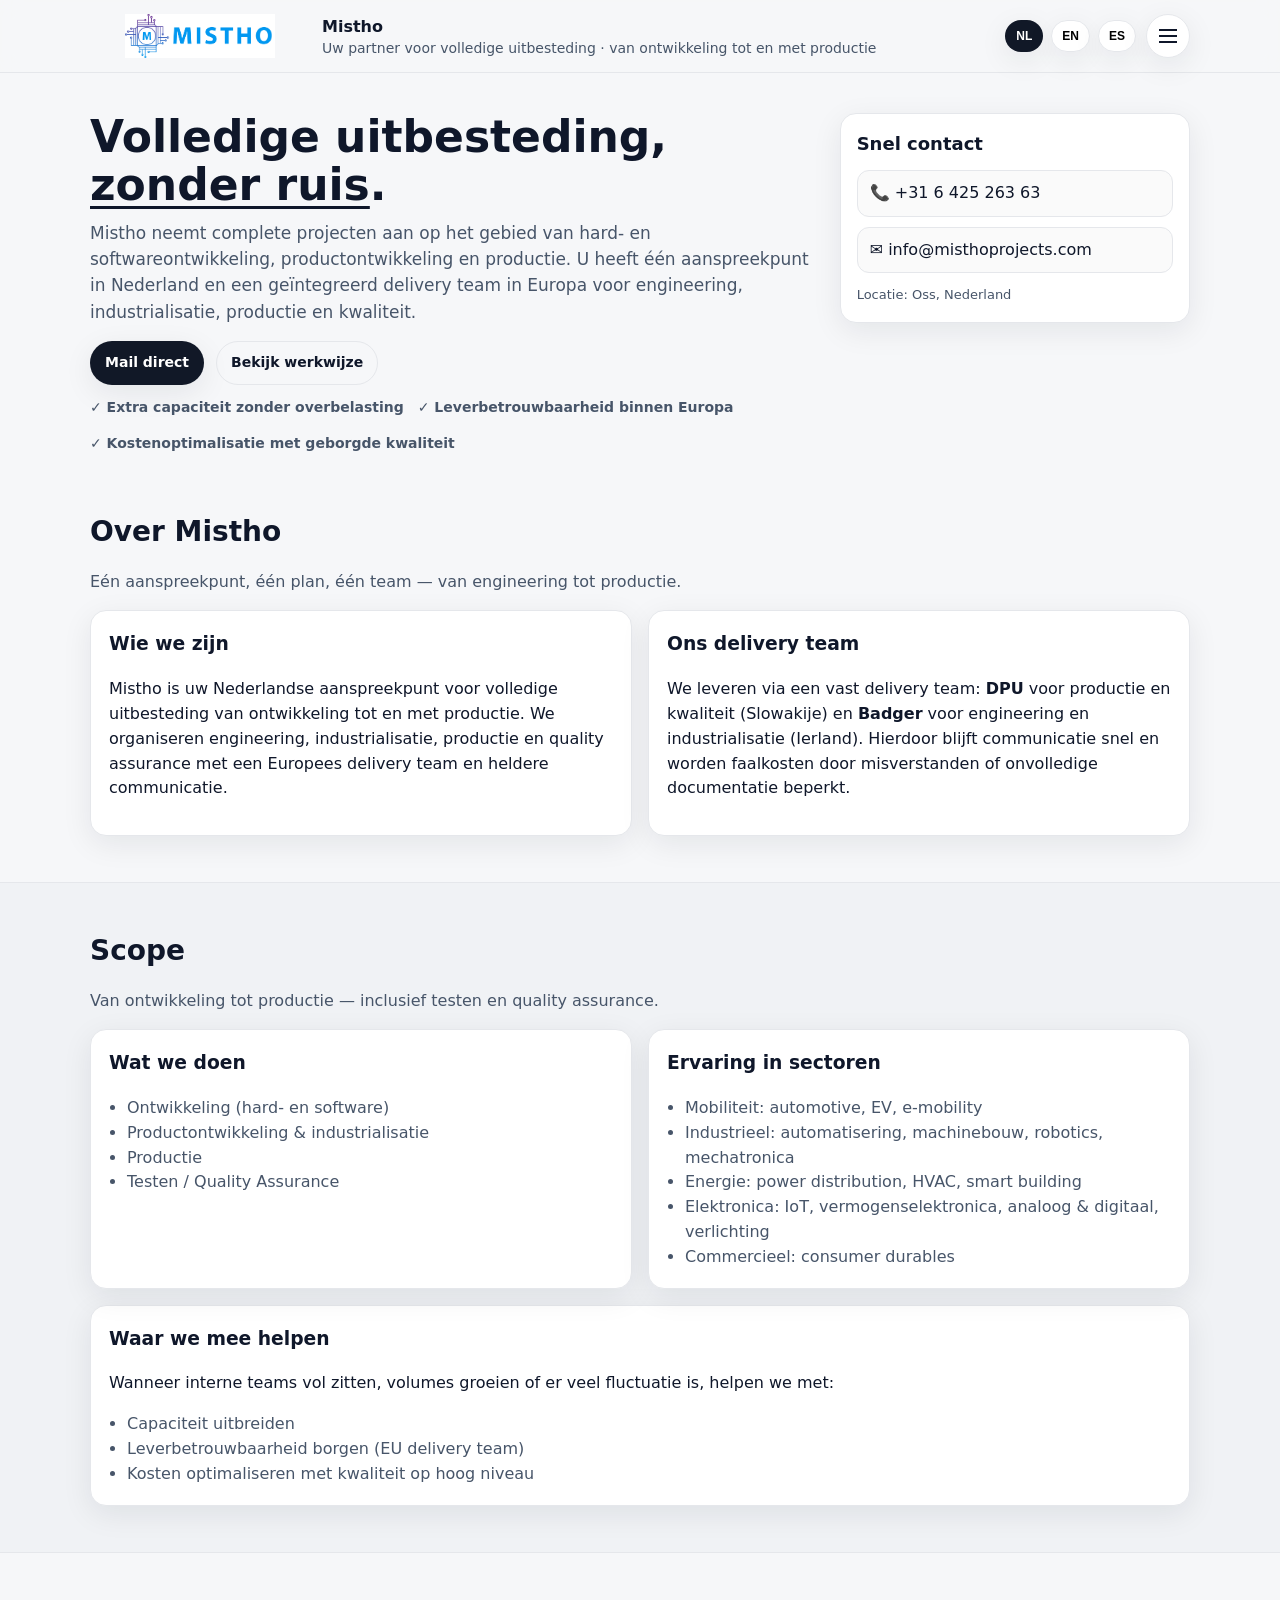
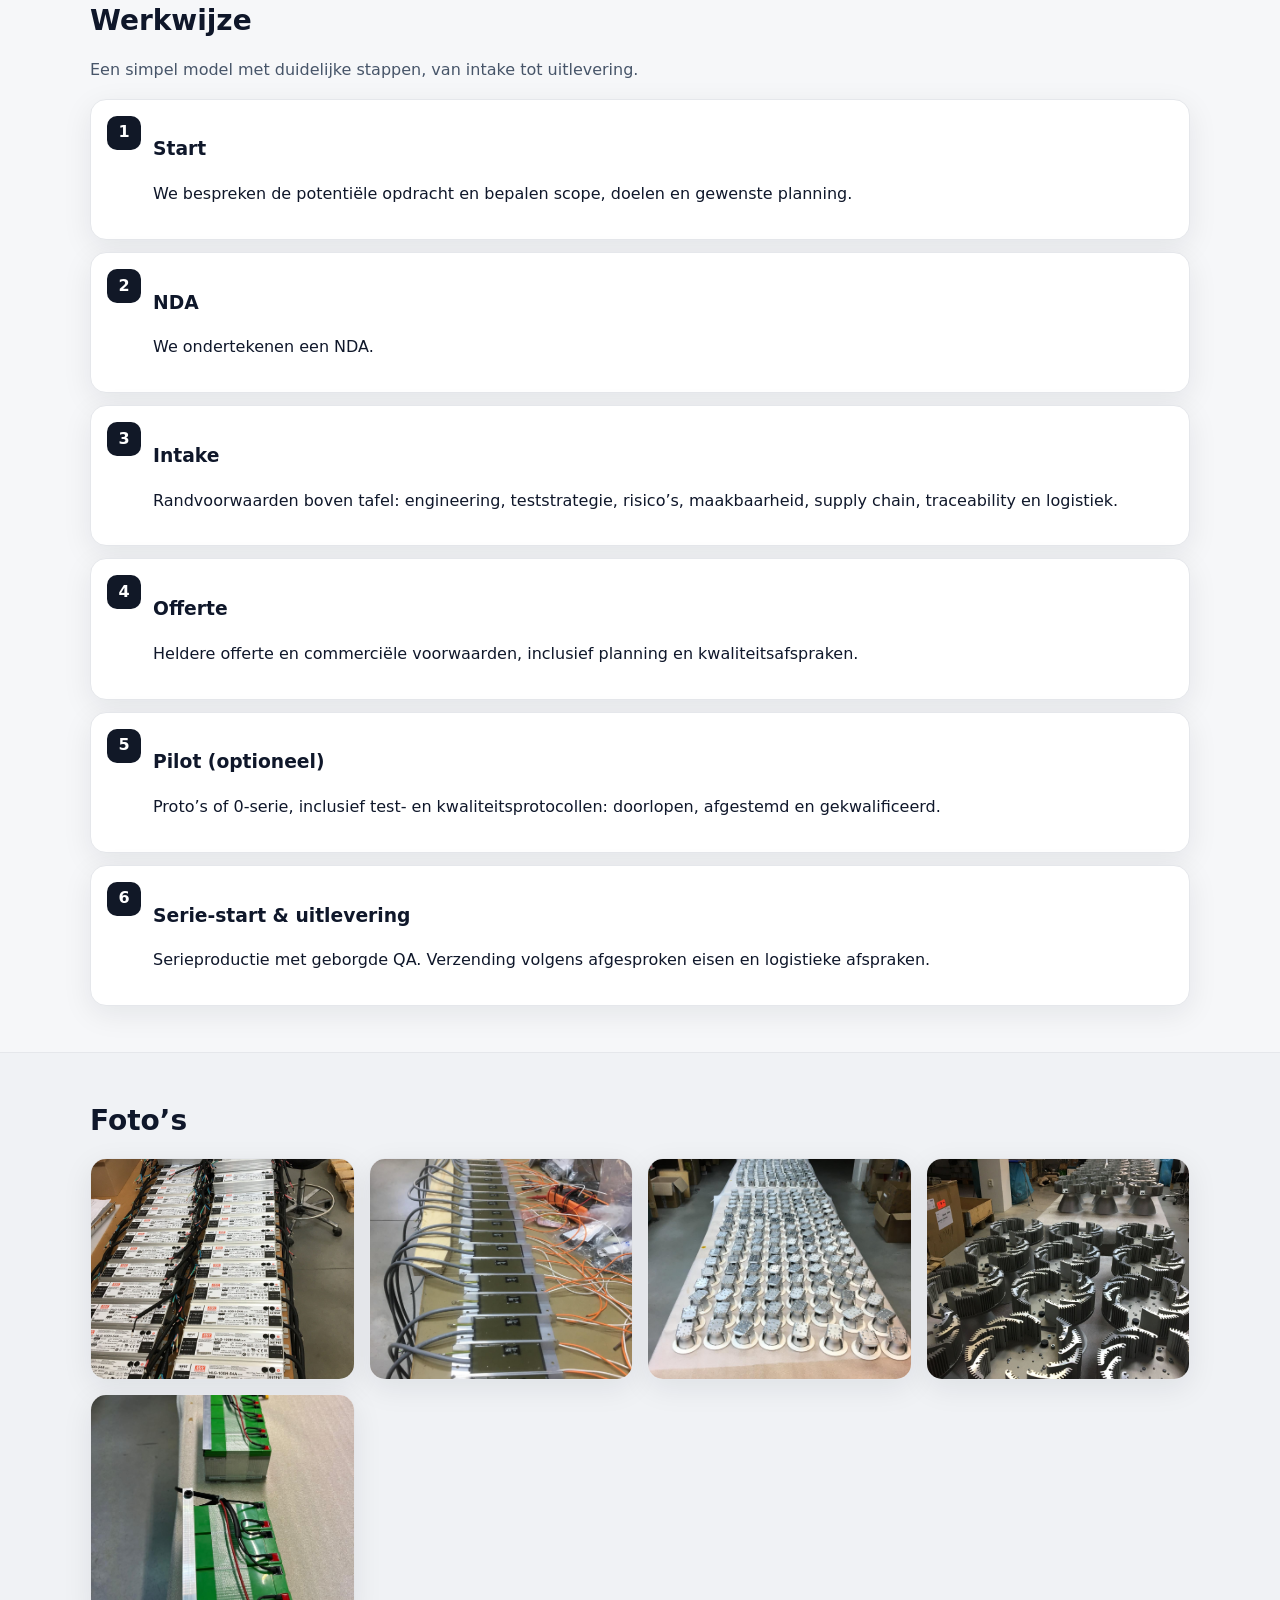
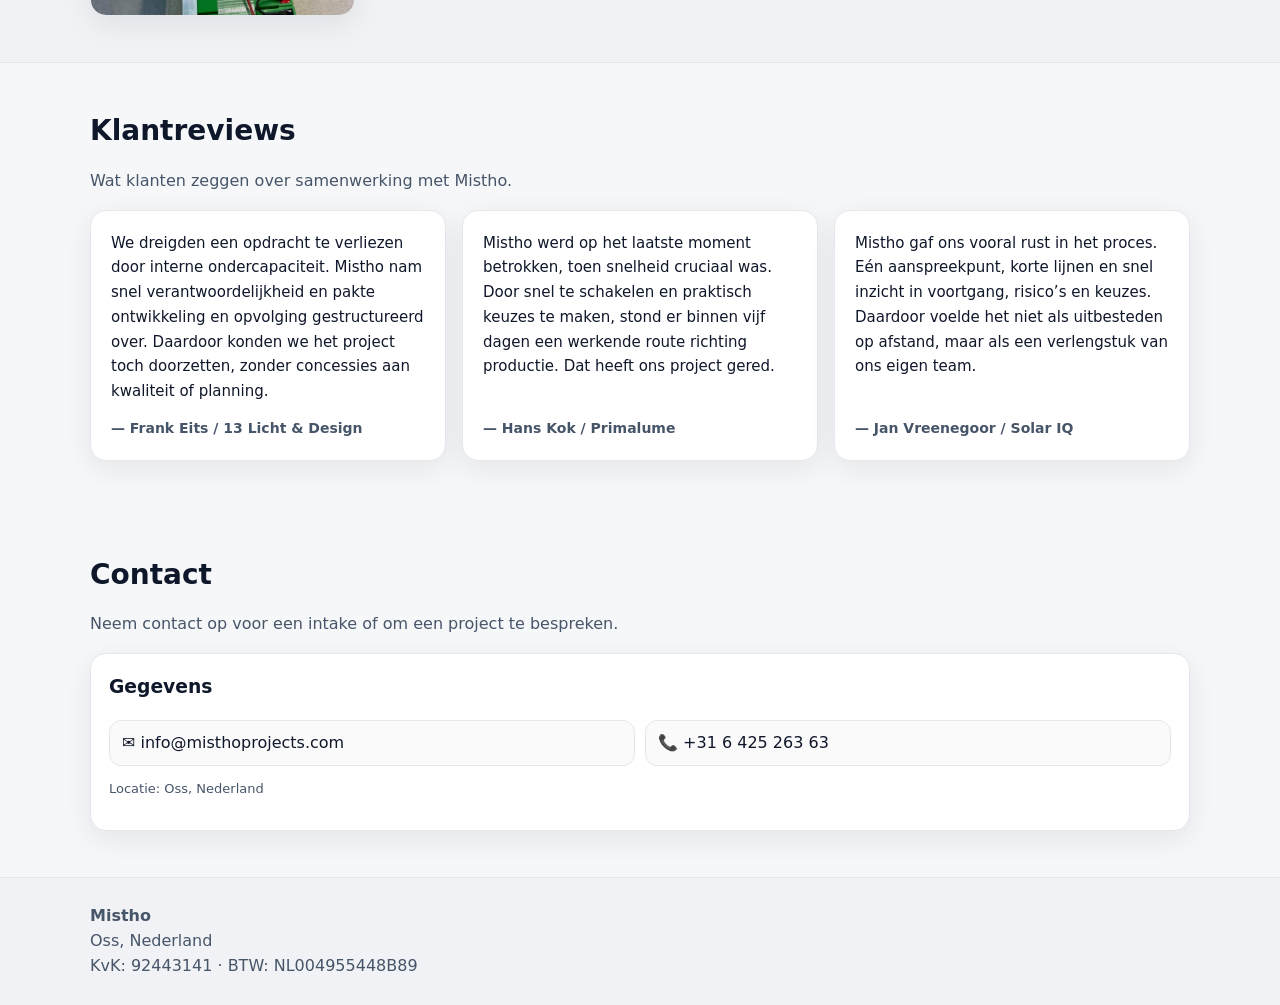
==== index.html @ 7ba1f9e8 "Update index.html" ====
<!doctype html>
<html lang="nl">
<head>
  <meta charset="utf-8" />
  <meta name="viewport" content="width=device-width, initial-scale=1" />
  <title>Mistho — Volledige uitbesteding van ontwikkeling tot productie</title>
  <meta name="description" content="Mistho is uw partner voor volledige uitbesteding: van ontwikkeling tot en met productie. Ontwikkeling, productie en quality assurance met één Nederlands aanspreekpunt." />
  <link rel="stylesheet" href="styles.css?v=17" />
</head>

<body>
  <header class="header">
    <div class="container header-inner">
      <div class="brand">
        <div class="logo">
          <img class="logo-img" src="images/logo-mistho.jpg" alt="Mistho logo" />
        </div>

        <div class="brand-text">
          <div class="brand-name">Mistho</div>
          <div class="brand-tagline" data-i18n="brand_tagline">
            Uw partner voor volledige uitbesteding · van ontwikkeling tot en met productie
          </div>
        </div>
      </div>

      <div class="header-actions">
        <div class="header-lang" aria-label="Language switch">
          <button class="lang-btn is-active" type="button" data-lang="nl">NL</button>
          <button class="lang-btn" type="button" data-lang="en">EN</button>
          <button class="lang-btn" type="button" data-lang="es">ES</button>
        </div>

        <button class="menu-btn" type="button" aria-label="Open menu" aria-expanded="false" aria-controls="mobileMenu">
          <span class="menu-icon" aria-hidden="true"></span>
        </button>
      </div>
    </div>
  </header>

  <div class="menu-overlay" id="menuOverlay" hidden></div>

  <aside class="mobile-drawer" id="mobileMenu" aria-hidden="true" hidden>
    <div class="drawer-head">
      <div class="drawer-title" data-i18n="menu_title">Menu</div>
      <button class="drawer-close" type="button" aria-label="Close menu">✕</button>
    </div>

    <div class="drawer-section">
      <div class="drawer-label" data-i18n="lang_label">Taal</div>
      <div class="drawer-lang" aria-label="Language switch">
        <button class="lang-btn is-active" type="button" data-lang="nl">NL</button>
        <button class="lang-btn" type="button" data-lang="en">EN</button>
        <button class="lang-btn" type="button" data-lang="es">ES</button>
      </div>
    </div>

    <div class="drawer-section">
      <div class="drawer-label" data-i18n="nav_label">Navigatie</div>
      <nav class="drawer-links" aria-label="Navigation">
        <a href="#over" class="drawer-link" data-i18n="nav_about">Over</a>
        <a href="#scope" class="drawer-link" data-i18n="nav_scope">Scope</a>
        <a href="#werkwijze" class="drawer-link" data-i18n="nav_process">Werkwijze</a>
        <a href="#fotos" class="drawer-link" data-i18n="nav_photos">Foto’s</a>
        <a href="#reviews" class="drawer-link" data-i18n="nav_reviews">Reviews</a>
        <a href="#contact" class="drawer-link drawer-link-cta" data-i18n="nav_contact">Contact</a>
      </nav>
    </div>
  </aside>

  <main>
    <!-- HERO -->
    <section class="hero">
      <div class="container hero-inner">
        <div class="hero-copy">
          <h1 data-i18n="hero_title">
            Volledige uitbesteding, <span class="accent">zonder ruis</span>.
          </h1>
          <p class="lead" data-i18n="hero_lead">
            Mistho neemt complete projecten aan op het gebied van hard- en softwareontwikkeling, productontwikkeling en productie.
            U heeft één aanspreekpunt in Nederland en een geïntegreerd delivery team in Europa voor engineering, industrialisatie,
            productie en kwaliteit.
          </p>

          <div class="cta-row">
            <a class="btn primary" href="mailto:info@misthoprojects.com" data-i18n="cta_mail">Mail direct</a>
            <a class="btn ghost" href="#werkwijze" data-i18n="cta_process">Bekijk werkwijze</a>
          </div>

          <ul class="quick-points">
            <li data-i18n="qp_1">✓ Extra capaciteit zonder overbelasting</li>
            <li data-i18n="qp_2">✓ Leverbetrouwbaarheid binnen Europa</li>
            <li data-i18n="qp_3">✓ Kostenoptimalisatie met geborgde kwaliteit</li>
          </ul>
        </div>

        <div class="hero-card">
          <h2 data-i18n="quick_contact_title">Snel contact</h2>

          <div class="contact-list">
            <div class="contact-item">📞 +31 6 425 263 63</div>
            <div class="contact-item">✉️ info@misthoprojects.com</div>
          </div>

          <div class="small muted" data-i18n="location">Locatie: Oss, Nederland</div>
        </div>
      </div>
    </section>

    <!-- OVER -->
    <section id="over" class="section">
      <div class="container">
        <div class="section-head">
          <h2 data-i18n="about_title">Over Mistho</h2>
          <p class="muted" data-i18n="about_sub">Eén aanspreekpunt, één plan, één team — van engineering tot productie.</p>
        </div>

        <div class="grid-2">
          <div class="card">
            <h3 data-i18n="who_title">Wie we zijn</h3>
            <p data-i18n="who_text">
              Mistho is uw Nederlandse aanspreekpunt voor volledige uitbesteding van ontwikkeling tot en met productie.
              We organiseren engineering, industrialisatie, productie en quality assurance met een Europees delivery team en heldere communicatie.
            </p>
          </div>

          <div class="card">
            <h3 data-i18n="team_title">Ons delivery team</h3>
            <p data-i18n="team_text">
              We leveren via een vast delivery team: <strong>DPU</strong> voor productie en kwaliteit (Slowakije) en <strong>Badger</strong>
              voor engineering en industrialisatie (Ierland). Hierdoor blijft communicatie snel en worden faalkosten door misverstanden
              of onvolledige documentatie beperkt.
            </p>
          </div>
        </div>
      </div>
    </section>

    <!-- SCOPE -->
    <section id="scope" class="section alt">
      <div class="container">
        <div class="section-head">
          <h2 data-i18n="scope_title">Scope</h2>
          <p class="muted" data-i18n="scope_sub">Van ontwikkeling tot productie — inclusief testen en quality assurance.</p>
        </div>

        <div class="grid-2">
          <div class="card">
            <h3 data-i18n="scope_what_title">Wat we doen</h3>
            <ul class="bullets">
              <li data-i18n="scope_what_1">Ontwikkeling (hard- en software)</li>
              <li data-i18n="scope_what_2">Productontwikkeling & industrialisatie</li>
              <li data-i18n="scope_what_3">Productie</li>
              <li data-i18n="scope_what_4">Testen / Quality Assurance</li>
            </ul>
          </div>

          <div class="card">
            <h3 data-i18n="scope_sectors_title">Ervaring in sectoren</h3>
            <ul class="bullets">
              <li data-i18n="sector_1">Mobiliteit: automotive, EV, e-mobility</li>
              <li data-i18n="sector_2">Industrieel: automatisering, machinebouw, robotics, mechatronica</li>
              <li data-i18n="sector_3">Energie: power distribution, HVAC, smart building</li>
              <li data-i18n="sector_4">Elektronica: IoT, vermogenselektronica, analoog & digitaal, verlichting</li>
              <li data-i18n="sector_5">Commercieel: consumer durables</li>
            </ul>
          </div>
        </div>

        <div class="card help-card">
          <h3 data-i18n="help_title">Waar we mee helpen</h3>
          <p data-i18n="help_text">
            Wanneer interne teams vol zitten, volumes groeien of er veel fluctuatie is, helpen we met:
          </p>
          <ul class="bullets">
            <li data-i18n="help_1">Capaciteit uitbreiden</li>
            <li data-i18n="help_2">Leverbetrouwbaarheid borgen (EU delivery team)</li>
            <li data-i18n="help_3">Kosten optimaliseren met kwaliteit op hoog niveau</li>
          </ul>
        </div>
      </div>
    </section>

    <!-- WERKWIJZE -->
    <section id="werkwijze" class="section">
      <div class="container">
        <div class="section-head">
          <h2 data-i18n="process_title">Werkwijze</h2>
          <p class="muted" data-i18n="process_sub">Een simpel model met duidelijke stappen, van intake tot uitlevering.</p>
        </div>

        <ol class="steps">
          <li class="step">
            <div class="step-num">1</div>
            <div>
              <h3 data-i18n="p1_title">Start</h3>
              <p data-i18n="p1_text">We bespreken de potentiële opdracht en bepalen scope, doelen en gewenste planning.</p>
            </div>
          </li>
          <li class="step">
            <div class="step-num">2</div>
            <div>
              <h3 data-i18n="p2_title">NDA</h3>
              <p data-i18n="p2_text">We ondertekenen een NDA.</p>
            </div>
          </li>
          <li class="step">
            <div class="step-num">3</div>
            <div>
              <h3 data-i18n="p3_title">Intake</h3>
              <p data-i18n="p3_text">
                Randvoorwaarden boven tafel: engineering, teststrategie, risico’s, maakbaarheid, supply chain, traceability en logistiek.
              </p>
            </div>
          </li>
          <li class="step">
            <div class="step-num">4</div>
            <div>
              <h3 data-i18n="p4_title">Offerte</h3>
              <p data-i18n="p4_text">Heldere offerte en commerciële voorwaarden, inclusief planning en kwaliteitsafspraken.</p>
            </div>
          </li>
          <li class="step">
            <div class="step-num">5</div>
            <div>
              <h3 data-i18n="p5_title">Pilot (optioneel)</h3>
              <p data-i18n="p5_text">Proto’s of 0-serie, inclusief test- en kwaliteitsprotocollen: doorlopen, afgestemd en gekwalificeerd.</p>
            </div>
          </li>
          <li class="step">
            <div class="step-num">6</div>
            <div>
              <h3 data-i18n="p6_title">Serie-start & uitlevering</h3>
              <p data-i18n="p6_text">Serieproductie met geborgde QA. Verzending volgens afgesproken eisen en logistieke afspraken.</p>
            </div>
          </li>
        </ol>
      </div>
    </section>

    <!-- FOTO'S -->
    <section id="fotos" class="section alt">
      <div class="container">
        <div class="section-head">
          <h2 data-i18n="photos_title">Foto’s</h2>
        </div>

        <div class="gallery">
          <figure class="photo">
            <img class="lightbox-img" src="images/foto1.jpg" alt="Productie / projectfoto 1" loading="lazy" />
          </figure>
          <figure class="photo">
            <img class="lightbox-img" src="images/foto2.jpg" alt="Testen / quality assurance" loading="lazy" />
          </figure>
          <figure class="photo">
            <img class="lightbox-img" src="images/foto3.jpg" alt="Ontwikkeling / prototype" loading="lazy" />
          </figure>
          <figure class="photo">
            <img class="lightbox-img" src="images/foto4.jpg" alt="Projectfoto 4" loading="lazy" />
          </figure>
          <figure class="photo">
            <img class="lightbox-img" src="images/foto5.jpg" alt="Projectfoto 5" loading="lazy" />
          </figure>
        </div>
      </div>
    </section>

    <!-- REVIEWS -->
    <section id="reviews" class="section">
      <div class="container">
        <div class="section-head">
          <h2 data-i18n="reviews_title">Klantreviews</h2>
          <p class="muted" data-i18n="reviews_sub">Wat klanten zeggen over samenwerking met Mistho.</p>
        </div>

        <div class="reviews-grid">
          <article class="review-card">
            <p class="review-text" data-i18n="review_1_text">
              We dreigden een opdracht te verliezen door interne ondercapaciteit. Mistho nam snel verantwoordelijkheid en pakte ontwikkeling en opvolging gestructureerd over. Daardoor konden we het project toch doorzetten, zonder concessies aan kwaliteit of planning.
            </p>
            <div class="review-author" data-i18n="review_1_author">— Frank Eits / 13 Licht & Design</div>
          </article>

          <article class="review-card">
            <p class="review-text" data-i18n="review_2_text">
              Mistho werd op het laatste moment betrokken, toen snelheid cruciaal was. Door snel te schakelen en praktisch keuzes te maken, stond er binnen vijf dagen een werkende route richting productie. Dat heeft ons project gered.
            </p>
            <div class="review-author" data-i18n="review_2_author">— Hans Kok / Primalume</div>
          </article>

          <article class="review-card">
            <p class="review-text" data-i18n="review_4_text">
              Mistho gaf ons vooral rust in het proces. Eén aanspreekpunt, korte lijnen en snel inzicht in voortgang, risico’s en keuzes. Daardoor voelde het niet als uitbesteden op afstand, maar als een verlengstuk van ons eigen team.
            </p>
            <div class="review-author" data-i18n="review_4_author">— Jan Vreenegoor / Solar IQ</div>
          </article>
        </div>
      </div>
    </section>

    <!-- CONTACT -->
    <section id="contact" class="section">
      <div class="container">
        <div class="section-head">
          <h2 data-i18n="contact_title">Contact</h2>
          <p class="muted" data-i18n="contact_sub">Neem contact op voor een intake of om een project te bespreken.</p>
        </div>

        <div class="card">
          <h3 data-i18n="contact_details_title">Gegevens</h3>

          <div class="contact-inline">
            <div class="contact-item">✉️ info@misthoprojects.com</div>
            <div class="contact-item">📞 +31 6 425 263 63</div>
          </div>

          <p class="muted small" data-i18n="contact_location">Locatie: Oss, Nederland</p>
        </div>
      </div>
    </section>
  </main>

  <footer class="footer">
    <div class="container footer-inner">
      <div>
        <strong>Mistho</strong><br />
        <span data-i18n="footer_loc">Oss, Nederland</span><br />
        KvK: 92443141 · BTW: NL004955448B89
      </div>
    </div>
  </footer>

  <div class="lightbox" id="lightbox" hidden aria-hidden="true" role="dialog" aria-modal="true">
    <div class="lightbox-inner">
      <button class="lightbox-close" type="button" aria-label="Close image">✕</button>
      <img id="lightboxImage" alt="" />
    </div>
  </div>

  <script>
    const I18N = {
      nl: {
        menu_title: "Menu",
        lang_label: "Taal",
        nav_label: "Navigatie",

        brand_tagline: "Uw partner voor volledige uitbesteding · van ontwikkeling tot en met productie",

        nav_about: "Over",
        nav_scope: "Scope",
        nav_process: "Werkwijze",
        nav_photos: "Foto’s",
        nav_reviews: "Reviews",
        nav_contact: "Contact",

        hero_title: 'Volledige uitbesteding, <span class="accent">zonder ruis</span>.',
        hero_lead: "Mistho neemt complete projecten aan op het gebied van hard- en softwareontwikkeling, productontwikkeling en productie. U heeft één aanspreekpunt in Nederland en een geïntegreerd delivery team in Europa voor engineering, industrialisatie, productie en kwaliteit.",
        cta_mail: "Mail direct",
        cta_process: "Bekijk werkwijze",

        qp_1: "✓ Extra capaciteit zonder overbelasting",
        qp_2: "✓ Leverbetrouwbaarheid binnen Europa",
        qp_3: "✓ Kostenoptimalisatie met geborgde kwaliteit",

        quick_contact_title: "Snel contact",
        location: "Locatie: Oss, Nederland",

        about_title: "Over Mistho",
        about_sub: "Eén aanspreekpunt, één plan, één team — van engineering tot productie.",

        who_title: "Wie we zijn",
        who_text: "Mistho is uw Nederlandse aanspreekpunt voor volledige uitbesteding van ontwikkeling tot en met productie. We organiseren engineering, industrialisatie, productie en quality assurance met een Europees delivery team en heldere communicatie.",

        team_title: "Ons delivery team",
        team_text: "We leveren via een vast delivery team: <strong>DPU</strong> voor productie en kwaliteit (Slowakije) en <strong>Badger</strong> voor engineering en industrialisatie (Ierland). Hierdoor blijft communicatie snel en worden faalkosten door misverstanden of onvolledige documentatie beperkt.",

        scope_title: "Scope",
        scope_sub: "Van ontwikkeling tot productie — inclusief testen en quality assurance.",
        scope_what_title: "Wat we doen",
        scope_what_1: "Ontwikkeling (hard- en software)",
        scope_what_2: "Productontwikkeling & industrialisatie",
        scope_what_3: "Productie",
        scope_what_4: "Testen / Quality Assurance",

        scope_sectors_title: "Ervaring in sectoren",
        sector_1: "Mobiliteit: automotive, EV, e-mobility",
        sector_2: "Industrieel: automatisering, machinebouw, robotics, mechatronica",
        sector_3: "Energie: power distribution, HVAC, smart building",
        sector_4: "Elektronica: IoT, vermogenselektronica, analoog & digitaal, verlichting",
        sector_5: "Commercieel: consumer durables",

        help_title: "Waar we mee helpen",
        help_text: "Wanneer interne teams vol zitten, volumes groeien of er veel fluctuatie is, helpen we met:",
        help_1: "Capaciteit uitbreiden",
        help_2: "Leverbetrouwbaarheid borgen (EU delivery team)",
        help_3: "Kosten optimaliseren met kwaliteit op hoog niveau",

        process_title: "Werkwijze",
        process_sub: "Een simpel model met duidelijke stappen, van intake tot uitlevering.",
        p1_title: "Start",
        p1_text: "We bespreken de potentiële opdracht en bepalen scope, doelen en gewenste planning.",
        p2_title: "NDA",
        p2_text: "We ondertekenen een NDA.",
        p3_title: "Intake",
        p3_text: "Randvoorwaarden boven tafel: engineering, teststrategie, risico’s, maakbaarheid, supply chain, traceability en logistiek.",
        p4_title: "Offerte",
        p4_text: "Heldere offerte en commerciële voorwaarden, inclusief planning en kwaliteitsafspraken.",
        p5_title: "Pilot (optioneel)",
        p5_text: "Proto’s of 0-serie, inclusief test- en kwaliteitsprotocollen: doorlopen, afgestemd en gekwalificeerd.",
        p6_title: "Serie-start & uitlevering",
        p6_text: "Serieproductie met geborgde QA. Verzending volgens afgesproken eisen en logistieke afspraken.",

        photos_title: "Foto’s",
        photos_sub: "",

        reviews_title: "Klantreviews",
        reviews_sub: "Wat klanten zeggen over samenwerking met Mistho.",
        review_1_text: "We dreigden een opdracht te verliezen door interne ondercapaciteit. Mistho nam snel verantwoordelijkheid en pakte ontwikkeling en opvolging gestructureerd over. Daardoor konden we het project toch doorzetten, zonder concessies aan kwaliteit of planning.",
        review_1_author: "— Frank Eits / 13 Licht & Design",
        review_2_text: "Mistho werd op het laatste moment betrokken, toen snelheid cruciaal was. Door snel te schakelen en praktisch keuzes te maken, stond er binnen vijf dagen een werkende route richting productie. Dat heeft ons project gered.",
        review_2_author: "— Hans Kok / Primalume",
        review_4_text: "Mistho gaf ons vooral rust in het proces. Eén aanspreekpunt, korte lijnen en snel inzicht in voortgang, risico’s en keuzes. Daardoor voelde het niet als uitbesteden op afstand, maar als een verlengstuk van ons eigen team.",
        review_4_author: "— Jan Vreenegoor / Solar IQ",

        contact_title: "Contact",
        contact_sub: "Neem contact op voor een intake of om een project te bespreken.",
        contact_details_title: "Gegevens",
        contact_location: "Locatie: Oss, Nederland",

        footer_loc: "Oss, Nederland"
      },

      en: {
        menu_title: "Menu",
        lang_label: "Language",
        nav_label: "Navigation",

        brand_tagline: "Your partner for full outsourcing · from development through production",

        nav_about: "About",
        nav_scope: "Scope",
        nav_process: "Process",
        nav_photos: "Photos",
        nav_reviews: "Reviews",
        nav_contact: "Contact",

        hero_title: 'Full outsourcing, <span class="accent">without noise</span>.',
        hero_lead: "Mistho takes on complete projects in hardware & software engineering, product development and manufacturing. You get one point of contact in the Netherlands, backed by an integrated European delivery team for engineering, industrialization, production and quality.",
        cta_mail: "Email us",
        cta_process: "View process",

        qp_1: "✓ Extra capacity without overloading teams",
        qp_2: "✓ Reliable delivery within Europe",
        qp_3: "✓ Cost optimization with quality assured",

        quick_contact_title: "Quick contact",
        location: "Location: Oss, Netherlands",

        about_title: "About Mistho",
        about_sub: "One contact, one plan, one team — from engineering to production.",

        who_title: "Who we are",
        who_text: "Mistho is your Netherlands-based point of contact for full outsourcing from development through production. We coordinate engineering, industrialization, manufacturing and quality assurance with a European delivery team and clear communication.",

        team_title: "Our delivery team",
        team_text: "We deliver through a fixed delivery team: <strong>DPU</strong> for manufacturing and quality (Slovakia) and <strong>Badger</strong> for engineering and industrialization (Ireland). This keeps communication fast and reduces failure costs caused by misunderstandings or incomplete documentation.",

        scope_title: "Scope",
        scope_sub: "From development to production — including testing and quality assurance.",
        scope_what_title: "What we do",
        scope_what_1: "Engineering (hardware & software)",
        scope_what_2: "Product development & industrialization",
        scope_what_3: "Manufacturing",
        scope_what_4: "Testing / Quality Assurance",

        scope_sectors_title: "Sector experience",
        sector_1: "Mobility: automotive, EV, e-mobility",
        sector_2: "Industrial: automation, machinery, robotics, mechatronics",
        sector_3: "Energy: power distribution, HVAC, smart building",
        sector_4: "Electronics: IoT, power electronics, analog & digital, lighting",
        sector_5: "Commercial: consumer durables",

        help_title: "How we help",
        help_text: "When internal teams are full, volumes grow or demand fluctuates, we help you with:",
        help_1: "Scaling capacity",
        help_2: "Ensuring reliable delivery (EU delivery team)",
        help_3: "Optimizing costs while maintaining high quality",

        process_title: "Process",
        process_sub: "A simple model with clear steps — from intake to delivery.",
        p1_title: "Start",
        p1_text: "We discuss the potential assignment and define scope, goals and the desired timeline.",
        p2_title: "NDA",
        p2_text: "We sign an NDA.",
        p3_title: "Intake",
        p3_text: "We align requirements: engineering, test strategy, risks, manufacturability, supply chain, traceability and logistics.",
        p4_title: "Proposal",
        p4_text: "Clear quotation and commercial terms, including planning and quality agreements.",
        p5_title: "Pilot (optional)",
        p5_text: "Prototypes or a 0-series, including test and quality protocols: executed, aligned and qualified.",
        p6_title: "Ramp-up & delivery",
        p6_text: "Series production with QA ensured. Shipping according to agreed requirements and logistics arrangements.",

        photos_title: "Photos",
        photos_sub: "",

        reviews_title: "Customer reviews",
        reviews_sub: "What clients say about working with Mistho.",
        review_1_text: "We were close to losing an assignment because of limited internal capacity. Mistho quickly took ownership and handled the development and follow-up in a structured way. That allowed us to continue the project without compromising on quality or planning.",
        review_1_author: "— Frank Eits / 13 Licht & Design",
        review_2_text: "Mistho was brought in at the very last moment, when speed was critical. By moving quickly and making practical decisions, a working route into production was in place within five days. That saved our project.",
        review_2_author: "— Hans Kok / Primalume",
        review_4_text: "What Mistho gave us above all was peace of mind in the process. One point of contact, short communication lines and quick visibility into progress, risks and decisions. It did not feel like outsourcing at a distance, but like an extension of our own team.",
        review_4_author: "— Jan Vreenegoor / Solar IQ",

        contact_title: "Contact",
        contact_sub: "Get in touch for an intake or to discuss a project.",
        contact_details_title: "Details",
        contact_location: "Location: Oss, Netherlands",

        footer_loc: "Oss, Netherlands"
      },

      es: {
        menu_title: "Menú",
        lang_label: "Idioma",
        nav_label: "Navegación",

        brand_tagline: "Su socio para la externalización completa · desde el desarrollo hasta la producción",

        nav_about: "Acerca de",
        nav_scope: "Alcance",
        nav_process: "Método de trabajo",
        nav_photos: "Fotos",
        nav_reviews: "Reseñas",
        nav_contact: "Contacto",

        hero_title: 'Externalización completa, <span class="accent">sin ruido</span>.',
        hero_lead: "Mistho asume proyectos completos en desarrollo de hardware y software, desarrollo de producto y producción. Usted dispone de un único punto de contacto en los Países Bajos y de un equipo europeo integrado para ingeniería, industrialización, producción y calidad.",
        cta_mail: "Enviar correo",
        cta_process: "Ver método de trabajo",

        qp_1: "✓ Capacidad adicional sin sobrecargar al equipo",
        qp_2: "✓ Fiabilidad de entrega dentro de Europa",
        qp_3: "✓ Optimización de costes con calidad garantizada",

        quick_contact_title: "Contacto rápido",
        location: "Ubicación: Oss, Países Bajos",

        about_title: "Sobre Mistho",
        about_sub: "Un punto de contacto, un plan, un equipo — desde la ingeniería hasta la producción.",

        who_title: "Quiénes somos",
        who_text: "Mistho es su punto de contacto en los Países Bajos para la externalización completa desde el desarrollo hasta la producción. Organizamos ingeniería, industrialización, producción y aseguramiento de la calidad con un equipo europeo y una comunicación clara.",

        team_title: "Nuestro equipo de entrega",
        team_text: "Trabajamos con un equipo fijo: <strong>DPU</strong> para producción y calidad (Eslovaquia) y <strong>Badger</strong> para ingeniería e industrialización (Irlanda). Esto mantiene la comunicación ágil y reduce los costes derivados de malentendidos o documentación incompleta.",

        scope_title: "Alcance",
        scope_sub: "Desde el desarrollo hasta la producción — incluyendo pruebas y aseguramiento de la calidad.",
        scope_what_title: "Qué hacemos",
        scope_what_1: "Desarrollo (hardware y software)",
        scope_what_2: "Desarrollo de producto e industrialización",
        scope_what_3: "Producción",
        scope_what_4: "Pruebas / Aseguramiento de la calidad",

        scope_sectors_title: "Experiencia por sectores",
        sector_1: "Movilidad: automoción, EV, e-mobility",
        sector_2: "Industrial: automatización, maquinaria, robótica, mecatrónica",
        sector_3: "Energía: distribución eléctrica, HVAC, edificios inteligentes",
        sector_4: "Electrónica: IoT, electrónica de potencia, analógica y digital, iluminación",
        sector_5: "Comercial: bienes de consumo duraderos",

        help_title: "En qué ayudamos",
        help_text: "Cuando los equipos internos están saturados, los volúmenes crecen o hay mucha variación en la demanda, ayudamos con:",
        help_1: "Ampliar la capacidad",
        help_2: "Garantizar la fiabilidad de entrega (equipo europeo)",
        help_3: "Optimizar costes con un alto nivel de calidad",

        process_title: "Método de trabajo",
        process_sub: "Un modelo sencillo con pasos claros, desde la fase inicial hasta la entrega.",
        p1_title: "Inicio",
        p1_text: "Analizamos la posible asignación y definimos alcance, objetivos y planificación deseada.",
        p2_title: "NDA",
        p2_text: "Firmamos un acuerdo de confidencialidad.",
        p3_title: "Intake",
        p3_text: "Ponemos sobre la mesa las condiciones clave: ingeniería, estrategia de pruebas, riesgos, fabricabilidad, cadena de suministro, trazabilidad y logística.",
        p4_title: "Oferta",
        p4_text: "Oferta clara y condiciones comerciales, incluyendo planificación y acuerdos de calidad.",
        p5_title: "Piloto (opcional)",
        p5_text: "Prototipos o serie 0, incluyendo protocolos de prueba y calidad: ejecutados, alineados y cualificados.",
        p6_title: "Inicio de serie y entrega",
        p6_text: "Producción en serie con QA asegurada. Envío según los requisitos y acuerdos logísticos establecidos.",

        photos_title: "Fotos",
        photos_sub: "",

        reviews_title: "Reseñas de clientes",
        reviews_sub: "Lo que dicen los clientes sobre trabajar con Mistho.",
        review_1_text: "Estábamos a punto de perder un encargo por falta de capacidad interna. Mistho asumió rápidamente la responsabilidad y gestionó el desarrollo y el seguimiento de forma estructurada. Gracias a ello pudimos continuar el proyecto sin comprometer la calidad ni la planificación.",
        review_1_author: "— Frank Eits / 13 Licht & Design",
        review_2_text: "Mistho se incorporó en el último momento, cuando la velocidad era crucial. Actuando con rapidez y tomando decisiones prácticas, se estableció una ruta funcional hacia la producción en solo cinco días. Eso salvó nuestro proyecto.",
        review_2_author: "— Hans Kok / Primalume",
        review_4_text: "Lo que Mistho nos dio sobre todo fue tranquilidad en el proceso. Un único punto de contacto, líneas de comunicación cortas y visión rápida del progreso, los riesgos y las decisiones. No se sintió como una externalización a distancia, sino como una extensión de nuestro propio equipo.",
        review_4_author: "— Jan Vreenegoor / Solar IQ",

        contact_title: "Contacto",
        contact_sub: "Póngase en contacto para una reunión inicial o para hablar de un proyecto.",
        contact_details_title: "Datos",
        contact_location: "Ubicación: Oss, Países Bajos",

        footer_loc: "Oss, Países Bajos"
      }
    };

    function setLang(lang) {
      const dict = I18N[lang] || I18N.nl;
      document.documentElement.lang = lang;

      document.querySelectorAll("[data-i18n]").forEach(el => {
        const key = el.getAttribute("data-i18n");
        if (!dict[key]) return;
        if (dict[key].includes("<")) el.innerHTML = dict[key];
        else el.textContent = dict[key];
      });

      document.querySelectorAll(".lang-btn").forEach(btn => {
        btn.classList.toggle("is-active", btn.dataset.lang === lang);
      });

      localStorage.setItem("site_lang", lang);
    }

    document.addEventListener("click", (e) => {
      const langBtn = e.target.closest(".lang-btn");
      if (langBtn) setLang(langBtn.dataset.lang);
    });

    const saved = localStorage.getItem("site_lang");
    setLang(saved || "nl");

    (function(){
      const openBtn = document.querySelector(".menu-btn");
      const drawer = document.getElementById("mobileMenu");
      const overlay = document.getElementById("menuOverlay");
      const closeBtn = document.querySelector(".drawer-close");

      function openMenu(){
        document.body.classList.add("menu-open");
        overlay.hidden = false;
        drawer.hidden = false;
        requestAnimationFrame(() => drawer.classList.add("is-open"));
        drawer.setAttribute("aria-hidden", "false");
        openBtn.setAttribute("aria-expanded", "true");
      }

      function closeMenu(){
        document.body.classList.remove("menu-open");
        drawer.classList.remove("is-open");
        drawer.setAttribute("aria-hidden", "true");
        openBtn.setAttribute("aria-expanded", "false");
        setTimeout(() => {
          drawer.hidden = true;
          overlay.hidden = true;
        }, 200);
      }

      openBtn.addEventListener("click", openMenu);
      closeBtn.addEventListener("click", closeMenu);
      overlay.addEventListener("click", closeMenu);

      drawer.addEventListener("click", (e) => {
        const a = e.target.closest("a");
        if (a) closeMenu();
      });

      document.addEventListener("keydown", (e) => {
        if (e.key === "Escape") closeMenu();
      });
    })();

    (function(){
      const lightbox = document.getElementById("lightbox");
      const imgEl = document.getElementById("lightboxImage");
      const closeBtn = document.querySelector(".lightbox-close");

      function open(src, alt="") {
        imgEl.src = src;
        imgEl.alt = alt;
        lightbox.hidden = false;
        lightbox.setAttribute("aria-hidden", "false");
        document.body.classList.add("lightbox-open");
      }

      function close() {
        lightbox.hidden = true;
        lightbox.setAttribute("aria-hidden", "true");
        imgEl.src = "";
        imgEl.alt = "";
        document.body.classList.remove("lightbox-open");
      }

      document.addEventListener("click", (e) => {
        const img = e.target.closest(".lightbox-img");
        if (img) {
          open(img.currentSrc || img.src, img.alt || "");
          return;
        }
        if (!lightbox.hidden && e.target === lightbox) close();
      });

      closeBtn.addEventListener("click", close);

      document.addEventListener("keydown", (e) => {
        if (!lightbox.hidden && e.key === "Escape") close();
      });
    })();
  </script>
</body>
</html>
---- styles.css ----
:root{
  --bg: #f6f7f9;
  --bg2:#ffffff;
  --text:#0f172a;
  --muted:#475569;
  --line:#e5e7eb;
  --shadow: 0 8px 30px rgba(15, 23, 42, 0.08);
  --radius: 16px;
  --accent:#111827;
}

*{ box-sizing:border-box; }
html,body{ margin:0; padding:0; }
body{
  font-family: ui-sans-serif, system-ui, -apple-system, Segoe UI, Roboto, Arial, "Apple Color Emoji","Segoe UI Emoji";
  background: var(--bg);
  color: var(--text);
  line-height: 1.55;
}

a{ color:inherit; text-decoration:none; }
a:hover{ text-decoration:underline; }

.container{
  width: min(1100px, calc(100% - 40px));
  margin: 0 auto;
}

[hidden]{ display:none !important; }

/* ===== HEADER ===== */
.header{
  position: sticky;
  top: 0;
  z-index: 50;
  background: rgba(246,247,249,0.75);
  backdrop-filter: blur(10px);
  border-bottom: 1px solid var(--line);
}
.header-inner{
  display:flex;
  align-items:center;
  justify-content:space-between;
  padding: 14px 0;
  gap: 14px;
}

.brand{ display:flex; align-items:center; gap: 12px; min-width: 0; }

/* LOGO */
.logo{
  width: 220px;
  height: 44px;
  flex: 0 0 auto;
  display:flex;
  align-items:center;
  overflow:hidden;
}
.logo-img{
  width: 100%;
  height: 100%;
  object-fit: contain;
  display:block;
}

.brand-text{ min-width: 0; }
.brand-name{ font-weight: 800; }

.brand-tagline{
  color: var(--muted);
  font-size: 14px;
  line-height: 1.25;
  white-space: nowrap;
  overflow: hidden;
  text-overflow: ellipsis;
}

.header-actions{
  display:flex;
  align-items:center;
  gap: 10px;
  flex: 0 0 auto;
}

.header-lang{
  display:flex;
  gap: 8px;
  align-items:center;
}

/* ===== HAMBURGER ===== */
.menu-btn{
  border: 1px solid var(--line);
  background: var(--bg2);
  border-radius: 999px;
  width: 44px;
  height: 44px;
  box-shadow: var(--shadow);
  cursor: pointer;
  display:flex;
  align-items:center;
  justify-content:center;
  flex: 0 0 auto;
}
.menu-icon{
  width: 18px;
  height: 2px;
  background: var(--text);
  position: relative;
  display: inline-block;
}
.menu-icon::before,
.menu-icon::after{
  content:"";
  position: absolute;
  left: 0;
  width: 18px;
  height: 2px;
  background: var(--text);
}
.menu-icon::before{ top: -6px; }
.menu-icon::after{ top: 6px; }

/* ===== DRAWER ===== */
.menu-overlay{
  position: fixed;
  inset: 0;
  background: rgba(15, 23, 42, 0.35);
  z-index: 80;
}

.mobile-drawer{
  position: fixed;
  top: 0;
  right: 0;
  height: 100vh;
  width: min(88vw, 380px);
  background: var(--bg2);
  border-left: 1px solid var(--line);
  box-shadow: 0 20px 60px rgba(15, 23, 42, 0.18);
  z-index: 90;

  transform: translateX(110%);
  transition: transform 200ms ease;
  padding: 16px;
  display:flex;
  flex-direction: column;
  gap: 14px;
}
.mobile-drawer.is-open{ transform: translateX(0); }

.drawer-head{
  display:flex;
  align-items:center;
  justify-content: space-between;
  gap: 10px;
  padding-bottom: 12px;
  border-bottom: 1px solid var(--line);
}
.drawer-title{
  font-weight: 900;
  color: var(--text);
  font-size: 16px;
}
.drawer-close{
  border: 1px solid var(--line);
  background: #fafafa;
  border-radius: 999px;
  width: 40px;
  height: 40px;
  box-shadow: var(--shadow);
  cursor: pointer;
}

.drawer-section{ padding-top: 6px; }
.drawer-label{
  font-size: 12px;
  font-weight: 900;
  color: var(--muted);
  text-transform: uppercase;
  letter-spacing: .05em;
  margin-bottom: 10px;
}

.drawer-lang{ display:flex; gap: 10px; flex-wrap: wrap; }

.lang-btn{
  border: 1px solid var(--line);
  background: var(--bg2);
  border-radius: 999px;
  padding: 8px 10px;
  font-weight: 800;
  font-size: 12px;
  cursor: pointer;
  box-shadow: var(--shadow);
  white-space: nowrap;
}
.lang-btn.is-active{
  background: var(--accent);
  color: white;
  border-color: transparent;
}

.drawer-links{ display:grid; gap: 10px; }

.drawer-link{
  display:flex;
  align-items:center;
  justify-content: space-between;
  padding: 12px 14px;
  border: 1px solid var(--line);
  border-radius: 14px;
  background: #fafafa;
  font-weight: 800;
  color: var(--text);
}
.drawer-link-cta{
  background: var(--accent);
  color: white;
  border-color: transparent;
}

body.menu-open{ overflow:hidden; }

/* ===== BUTTONS / UI ===== */
.btn{
  display:inline-flex;
  align-items:center;
  justify-content:center;
  padding: 10px 14px;
  border-radius: 999px;
  border: 1px solid var(--line);
  background: var(--bg2);
  box-shadow: var(--shadow);
  font-weight: 700;
  font-size: 14px;
  white-space: nowrap;
}
.btn.primary{
  background: var(--accent);
  color: white;
  border-color: transparent;
}
.btn.ghost{
  background: transparent;
  box-shadow: none;
}
.btn:hover{
  text-decoration:none;
  transform: translateY(-1px);
}

/* ===== HERO/CONTENT ===== */
.hero{ padding: 40px 0 10px; }
.hero-inner{
  display:grid;
  grid-template-columns: 1.35fr 0.65fr;
  gap: 22px;
  align-items: start;
}
.hero-copy h1{
  font-size: clamp(28px, 4vw, 44px);
  line-height: 1.1;
  margin: 0 0 10px;
}
.accent{
  text-decoration: underline;
  text-decoration-thickness: 3px;
  text-underline-offset: 6px;
}
.lead{
  color: var(--muted);
  font-size: 17px;
  margin: 0 0 16px;
}
.cta-row{
  display:flex;
  gap: 12px;
  flex-wrap: wrap;
  margin: 14px 0 10px;
}

.quick-points{
  list-style:none;
  padding: 0;
  margin: 12px 0 0;
  display:flex;
  gap: 14px;
  flex-wrap: wrap;
  color: var(--muted);
  font-weight: 600;
  font-size: 14px;
}

.hero-card{
  background: var(--bg2);
  border: 1px solid var(--line);
  border-radius: var(--radius);
  padding: 16px;
  box-shadow: var(--shadow);
}
.hero-card h2{
  margin: 0 0 6px;
  font-size: 18px;
}
.muted{ color: var(--muted); }
.small{ font-size: 13px; }

.contact-list{
  display:flex;
  flex-direction: column;
  gap: 10px;
  margin: 12px 0;
}
.contact-item{
  padding: 10px 12px;
  border: 1px solid var(--line);
  border-radius: 12px;
  background: #fafafa;
  display:flex;
  align-items:center;
  gap: 10px;
}

.contact-inline{
  display:flex;
  gap: 10px;
  flex-wrap: nowrap;
  margin: 12px 0;
}
.contact-inline .contact-item{
  flex: 1 1 0;
  min-width: 0;
}

.section{ padding: 46px 0; }
.section.alt{
  background: #f0f2f5;
  border-top: 1px solid var(--line);
  border-bottom: 1px solid var(--line);
}
.section-head{ margin-bottom: 16px; }
.section-head h2{
  margin: 0 0 6px;
  font-size: 28px;
}

.grid-2{
  display:grid;
  grid-template-columns: 1fr 1fr;
  gap: 16px;
}

.card{
  background: var(--bg2);
  border: 1px solid var(--line);
  border-radius: var(--radius);
  padding: 18px;
  box-shadow: var(--shadow);
}
.card h3{ margin-top: 0; }

.bullets{
  margin: 10px 0 0;
  padding-left: 18px;
  color: var(--muted);
}

.steps{
  list-style: none;
  padding: 0;
  margin: 0;
  display:grid;
  gap: 12px;
}
.step{
  display:flex;
  gap: 12px;
  background: var(--bg2);
  border: 1px solid var(--line);
  border-radius: var(--radius);
  padding: 16px;
  box-shadow: var(--shadow);
}
.step-num{
  width: 34px;
  height: 34px;
  border-radius: 10px;
  background: #111827;
  color: white;
  display:grid;
  place-items:center;
  font-weight: 800;
  flex: 0 0 auto;
}

.gallery{
  display:grid;
  grid-template-columns: repeat(auto-fit, minmax(240px, 1fr));
  gap: 14px;
}
.photo{
  background: var(--bg2);
  border: 1px solid var(--line);
  border-radius: var(--radius);
  overflow:hidden;
  box-shadow: var(--shadow);
  margin:0;
}
.photo img{
  width:100%;
  height: 220px;
  object-fit: cover;
  display:block;
  cursor: zoom-in;
}

/* ===== REVIEWS ===== */
.reviews-grid{
  display:grid;
  grid-template-columns: repeat(3, 1fr);
  gap: 16px;
  align-items: stretch;
}

.review-card{
  background: var(--bg2);
  border: 1px solid var(--line);
  border-radius: var(--radius);
  padding: 20px;
  box-shadow: var(--shadow);
  display:flex;
  flex-direction: column;
  height: 100%;
}

.review-text{
  margin: 0 0 14px;
  color: var(--text);
  font-size: 15px;
  line-height: 1.65;
  flex-grow: 1;
}

.review-author{
  color: var(--muted);
  font-size: 14px;
  font-weight: 600;
  margin-top: auto;
}

.help-card{ margin-top: 16px; }

.footer{
  padding: 26px 0;
  border-top: 1px solid var(--line);
  background: #f0f2f5;
}
.footer-inner{
  display:flex;
  justify-content: space-between;
  gap: 16px;
  flex-wrap: wrap;
  color: var(--muted);
}

/* ===== LIGHTBOX ===== */
.lightbox{
  position: fixed;
  inset: 0;
  background: rgba(15, 23, 42, 0.75);
  z-index: 200;
  display:flex;
  align-items:center;
  justify-content:center;
  padding: 20px;
}
.lightbox-inner{
  position: relative;
  width: min(1100px, 95vw);
  max-height: 85vh;
  display:flex;
  align-items:center;
  justify-content:center;
}
.lightbox-inner img{
  width: 100%;
  height: auto;
  max-height: 85vh;
  object-fit: contain;
  border-radius: 14px;
  box-shadow: 0 30px 80px rgba(0,0,0,0.35);
  background: #000;
}
.lightbox-close{
  position: absolute;
  top: -12px;
  right: -12px;
  width: 44px;
  height: 44px;
  border-radius: 999px;
  border: 1px solid rgba(255,255,255,0.25);
  background: rgba(255,255,255,0.12);
  color: #fff;
  cursor: pointer;
  font-size: 18px;
}
body.lightbox-open{ overflow:hidden; }

/* Responsive */
@media (max-width: 900px){
  .hero-inner{ grid-template-columns: 1fr; }
  .grid-2{ grid-template-columns: 1fr; }
  .gallery{ grid-template-columns: 1fr; }
  .reviews-grid{ grid-template-columns: 1fr; }

  .brand-tagline{ font-size: 13px; }
  .logo{ width: 180px; height: 38px; }

  .contact-inline{ flex-direction: column; }

  .header-inner{
    align-items:flex-start;
  }

  .header-actions{
    flex-direction: column-reverse;
    align-items:flex-end;
  }

  .header-lang{
    flex-wrap: wrap;
    justify-content: flex-end;
  }
}

@media (max-width: 640px){
  .header-lang .lang-btn{
    padding: 7px 9px;
    font-size: 11px;
  }
}
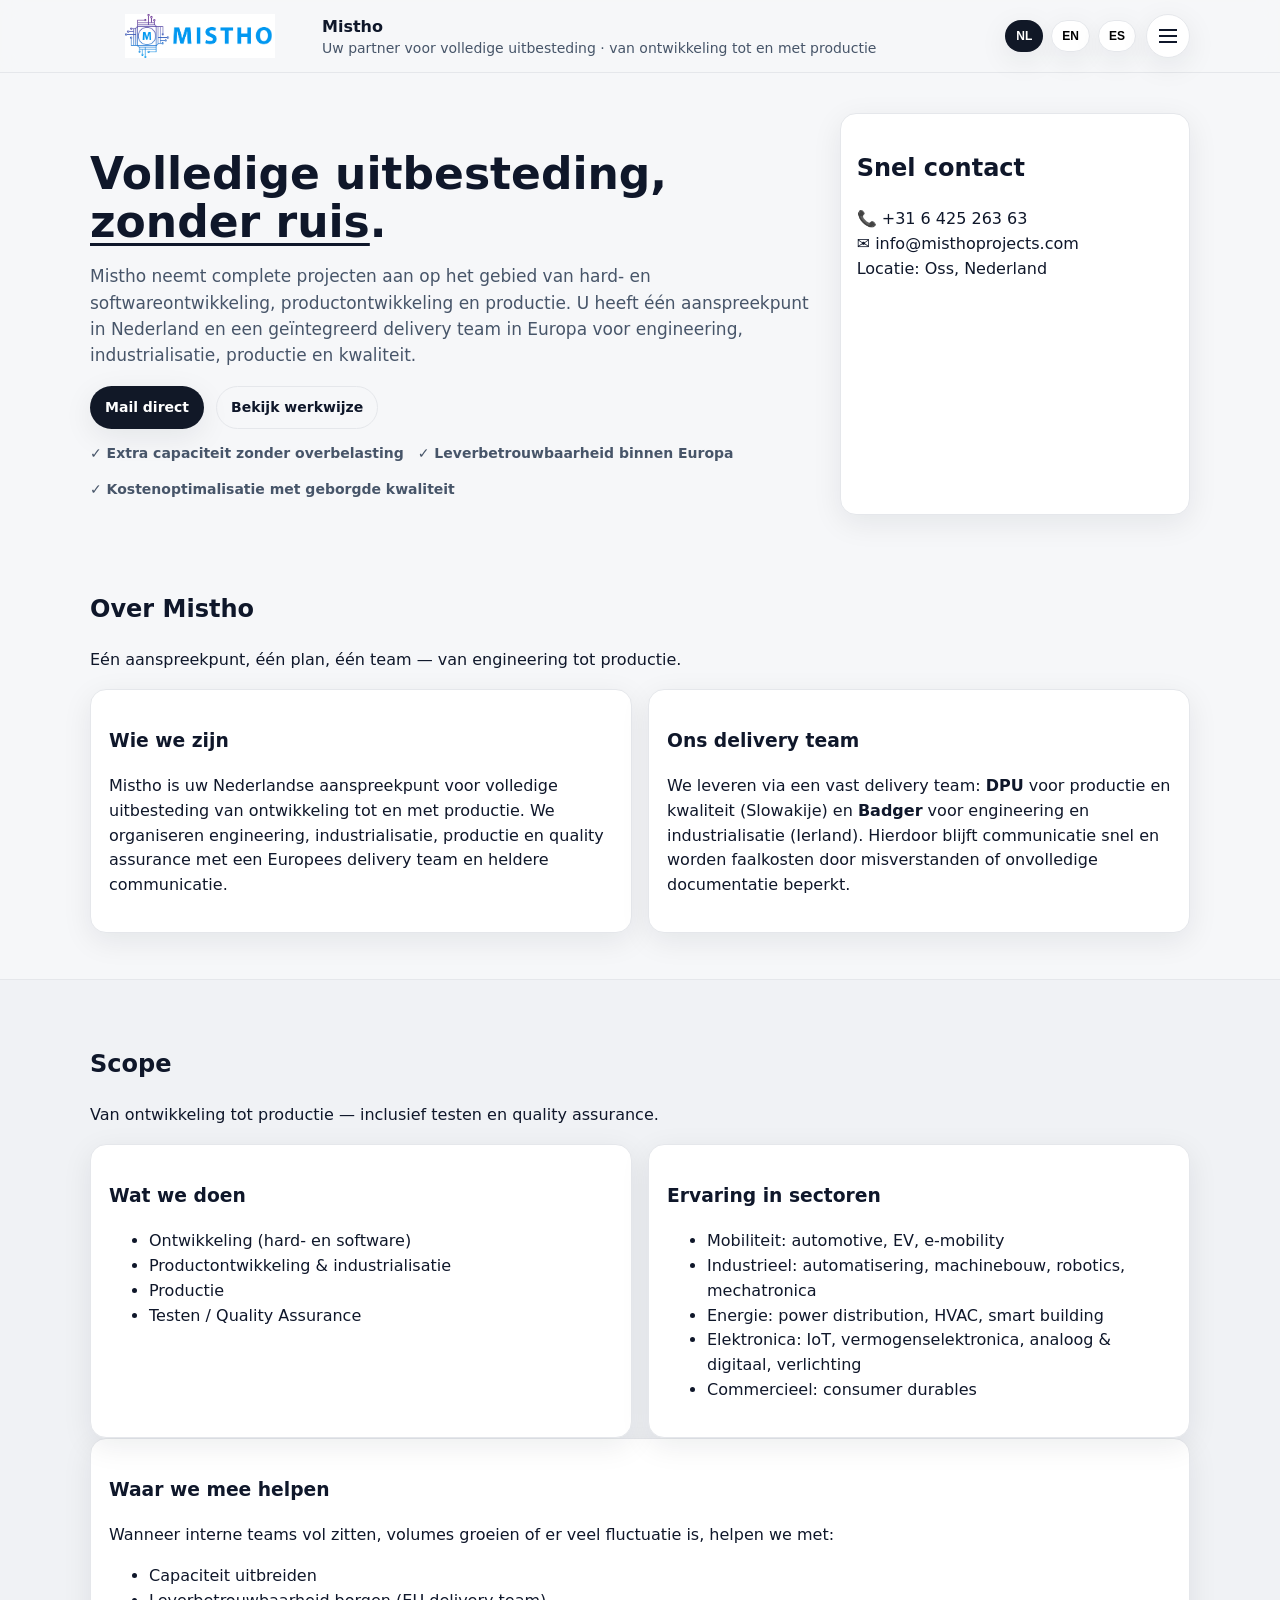
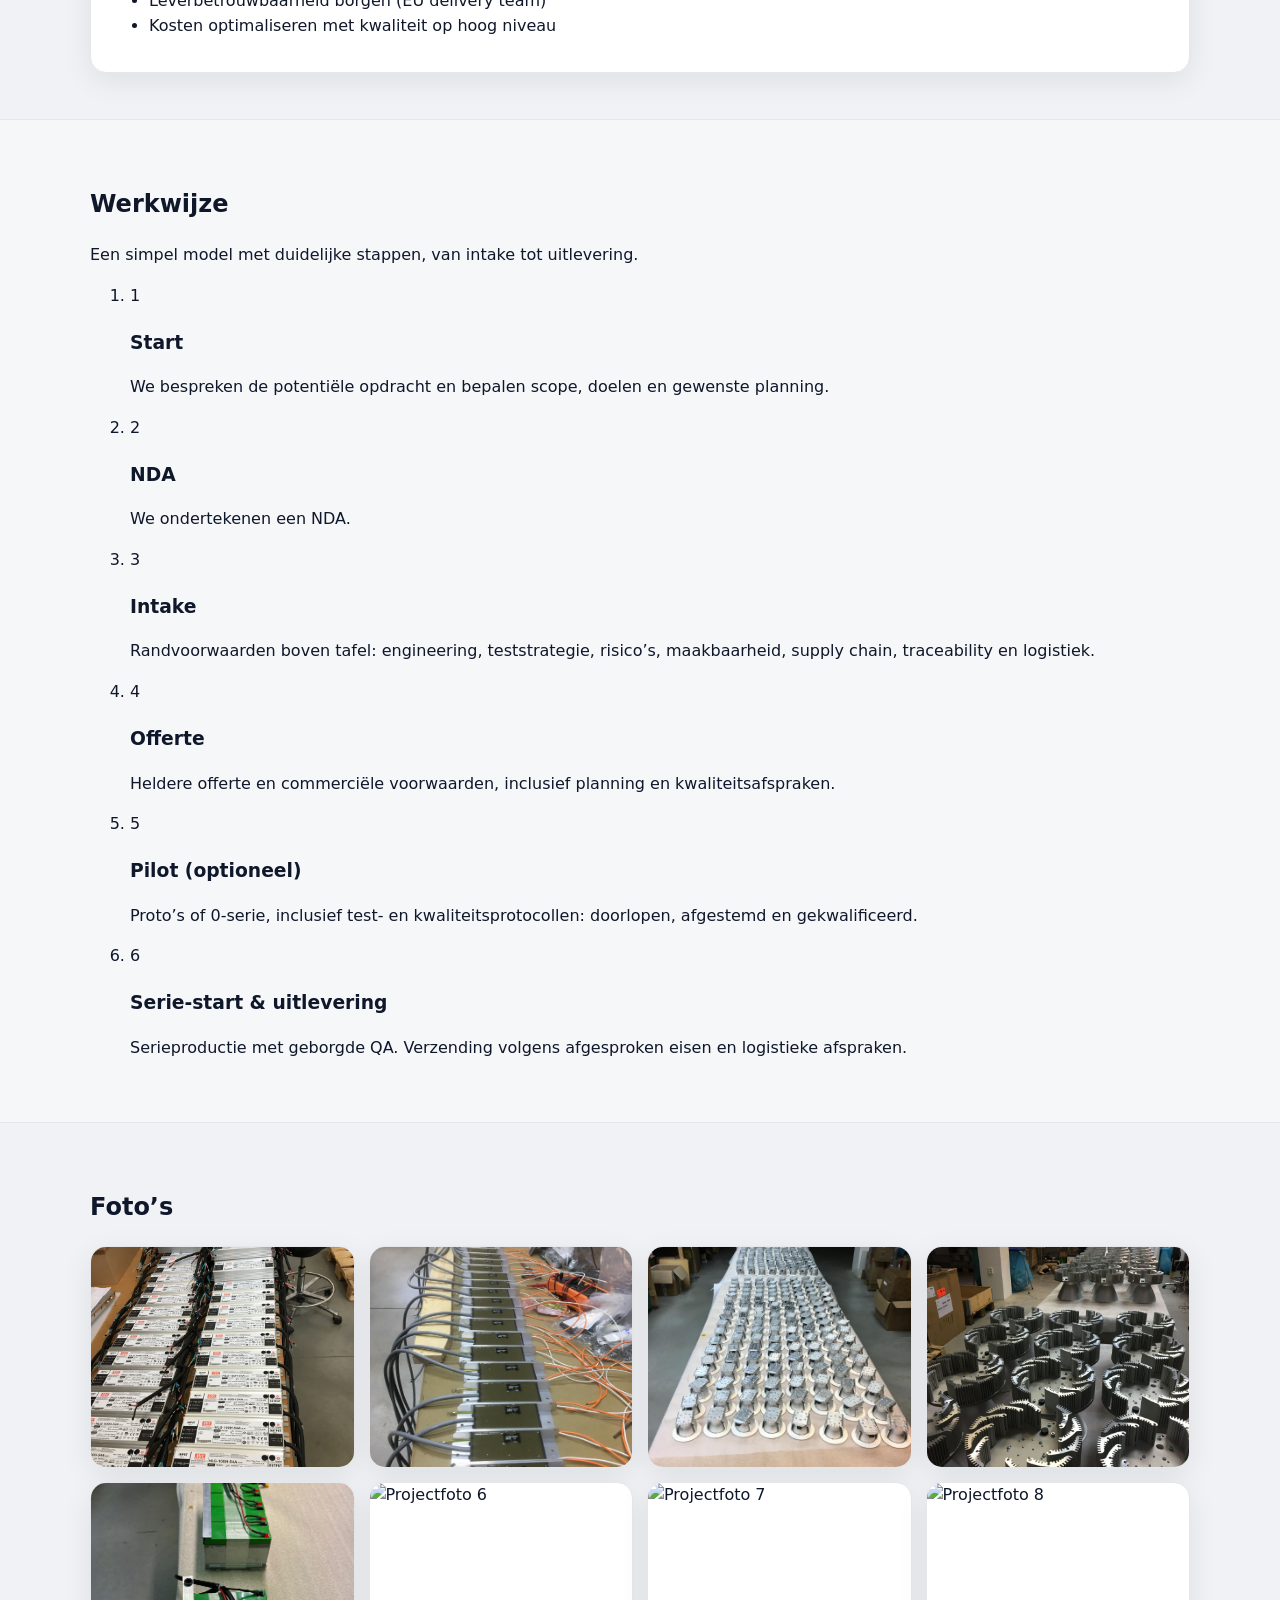
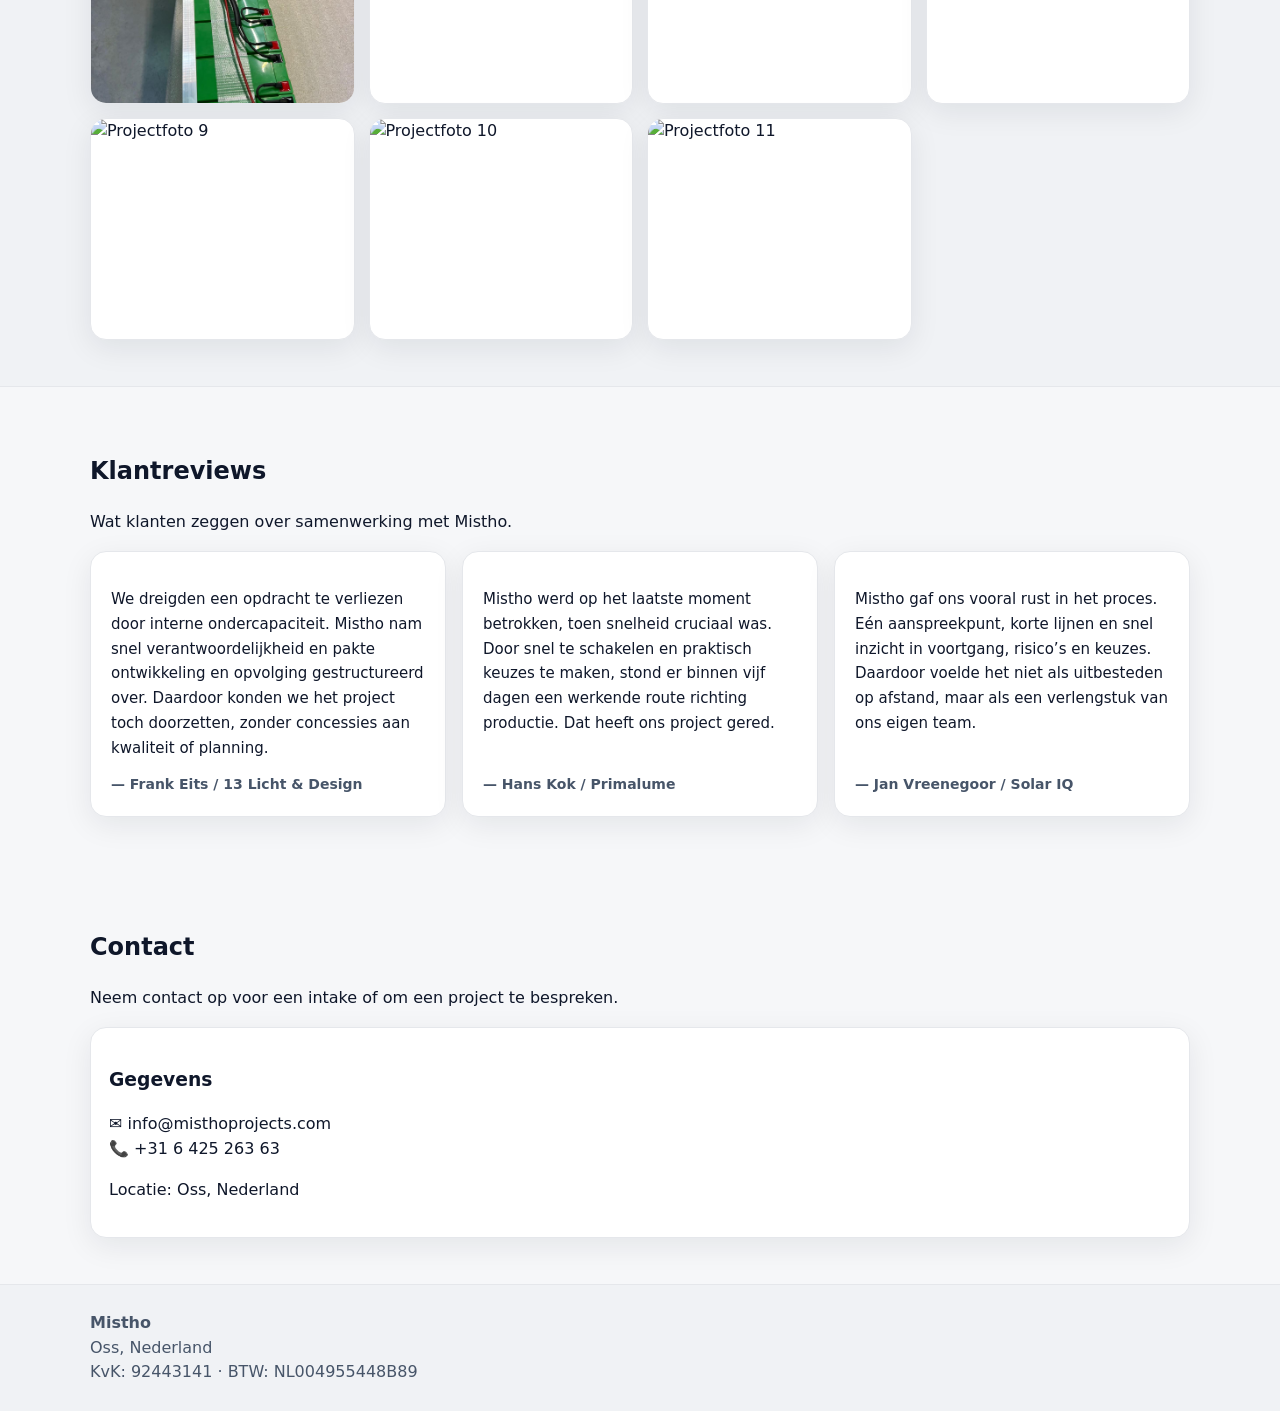
==== commit b57b79a1: "Update print statement from 'Hello' to 'Goodbye'" ====
--- a/index.html
+++ b/index.html
@@ -247,19 +247,37 @@
 
         <div class="gallery">
           <figure class="photo">
-            <img class="lightbox-img" src="images/foto1.jpg" alt="Productie / projectfoto 1" loading="lazy" />
-          </figure>
-          <figure class="photo">
-            <img class="lightbox-img" src="images/foto2.jpg" alt="Testen / quality assurance" loading="lazy" />
-          </figure>
-          <figure class="photo">
-            <img class="lightbox-img" src="images/foto3.jpg" alt="Ontwikkeling / prototype" loading="lazy" />
+            <img class="lightbox-img" src="images/foto1.jpg" alt="Projectfoto 1" loading="lazy" />
+          </figure>
+          <figure class="photo">
+            <img class="lightbox-img" src="images/foto2.jpg" alt="Projectfoto 2" loading="lazy" />
+          </figure>
+          <figure class="photo">
+            <img class="lightbox-img" src="images/foto3.jpg" alt="Projectfoto 3" loading="lazy" />
           </figure>
           <figure class="photo">
             <img class="lightbox-img" src="images/foto4.jpg" alt="Projectfoto 4" loading="lazy" />
           </figure>
           <figure class="photo">
             <img class="lightbox-img" src="images/foto5.jpg" alt="Projectfoto 5" loading="lazy" />
+          </figure>
+          <figure class="photo">
+            <img class="lightbox-img" src="images/foto6.jpg" alt="Projectfoto 6" loading="lazy" />
+          </figure>
+          <figure class="photo">
+            <img class="lightbox-img" src="images/foto7.jpg" alt="Projectfoto 7" loading="lazy" />
+          </figure>
+          <figure class="photo">
+            <img class="lightbox-img" src="images/foto8.jpg" alt="Projectfoto 8" loading="lazy" />
+          </figure>
+          <figure class="photo">
+            <img class="lightbox-img" src="images/foto9.jpg" alt="Projectfoto 9" loading="lazy" />
+          </figure>
+          <figure class="photo">
+            <img class="lightbox-img" src="images/foto10.jpg" alt="Projectfoto 10" loading="lazy" />
+          </figure>
+          <figure class="photo">
+            <img class="lightbox-img" src="images/foto11.jpg" alt="Projectfoto 11" loading="lazy" />
           </figure>
         </div>
       </div>
--- a/styles.css
+++ b/styles.css
@@ -11,6 +11,7 @@
 
 *{ box-sizing:border-box; }
 html,body{ margin:0; padding:0; }
+
 body{
   font-family: ui-sans-serif, system-ui, -apple-system, Segoe UI, Roboto, Arial, "Apple Color Emoji","Segoe UI Emoji";
   background: var(--bg);
@@ -37,6 +38,7 @@
   backdrop-filter: blur(10px);
   border-bottom: 1px solid var(--line);
 }
+
 .header-inner{
   display:flex;
   align-items:center;
@@ -45,7 +47,12 @@
   gap: 14px;
 }
 
-.brand{ display:flex; align-items:center; gap: 12px; min-width: 0; }
+.brand{
+  display:flex;
+  align-items:center;
+  gap: 12px;
+  min-width: 0;
+}
 
 /* LOGO */
 .logo{
@@ -56,6 +63,7 @@
   align-items:center;
   overflow:hidden;
 }
+
 .logo-img{
   width: 100%;
   height: 100%;
@@ -64,6 +72,7 @@
 }
 
 .brand-text{ min-width: 0; }
+
 .brand-name{ font-weight: 800; }
 
 .brand-tagline{
@@ -102,6 +111,7 @@
   justify-content:center;
   flex: 0 0 auto;
 }
+
 .menu-icon{
   width: 18px;
   height: 2px;
@@ -109,6 +119,7 @@
   position: relative;
   display: inline-block;
 }
+
 .menu-icon::before,
 .menu-icon::after{
   content:"";
@@ -118,6 +129,7 @@
   height: 2px;
   background: var(--text);
 }
+
 .menu-icon::before{ top: -6px; }
 .menu-icon::after{ top: 6px; }
 
@@ -143,25 +155,27 @@
   transform: translateX(110%);
   transition: transform 200ms ease;
   padding: 16px;
+
   display:flex;
   flex-direction: column;
   gap: 14px;
 }
+
 .mobile-drawer.is-open{ transform: translateX(0); }
 
 .drawer-head{
   display:flex;
   align-items:center;
   justify-content: space-between;
-  gap: 10px;
   padding-bottom: 12px;
   border-bottom: 1px solid var(--line);
 }
+
 .drawer-title{
   font-weight: 900;
-  color: var(--text);
   font-size: 16px;
 }
+
 .drawer-close{
   border: 1px solid var(--line);
   background: #fafafa;
@@ -173,6 +187,7 @@
 }
 
 .drawer-section{ padding-top: 6px; }
+
 .drawer-label{
   font-size: 12px;
   font-weight: 900;
@@ -182,7 +197,11 @@
   margin-bottom: 10px;
 }
 
-.drawer-lang{ display:flex; gap: 10px; flex-wrap: wrap; }
+.drawer-lang{
+  display:flex;
+  gap: 10px;
+  flex-wrap: wrap;
+}
 
 .lang-btn{
   border: 1px solid var(--line);
@@ -193,27 +212,29 @@
   font-size: 12px;
   cursor: pointer;
   box-shadow: var(--shadow);
-  white-space: nowrap;
-}
+}
+
 .lang-btn.is-active{
   background: var(--accent);
   color: white;
   border-color: transparent;
 }
 
-.drawer-links{ display:grid; gap: 10px; }
+.drawer-links{
+  display:grid;
+  gap: 10px;
+}
 
 .drawer-link{
   display:flex;
-  align-items:center;
   justify-content: space-between;
   padding: 12px 14px;
   border: 1px solid var(--line);
   border-radius: 14px;
   background: #fafafa;
   font-weight: 800;
-  color: var(--text);
-}
+}
+
 .drawer-link-cta{
   background: var(--accent);
   color: white;
@@ -222,7 +243,7 @@
 
 body.menu-open{ overflow:hidden; }
 
-/* ===== BUTTONS / UI ===== */
+/* ===== BUTTONS ===== */
 .btn{
   display:inline-flex;
   align-items:center;
@@ -234,56 +255,59 @@
   box-shadow: var(--shadow);
   font-weight: 700;
   font-size: 14px;
-  white-space: nowrap;
-}
+}
+
 .btn.primary{
   background: var(--accent);
   color: white;
   border-color: transparent;
 }
+
 .btn.ghost{
   background: transparent;
   box-shadow: none;
 }
+
 .btn:hover{
-  text-decoration:none;
   transform: translateY(-1px);
 }
 
-/* ===== HERO/CONTENT ===== */
+/* ===== HERO ===== */
 .hero{ padding: 40px 0 10px; }
+
 .hero-inner{
   display:grid;
   grid-template-columns: 1.35fr 0.65fr;
   gap: 22px;
-  align-items: start;
-}
+}
+
 .hero-copy h1{
   font-size: clamp(28px, 4vw, 44px);
   line-height: 1.1;
-  margin: 0 0 10px;
-}
+  margin-bottom: 10px;
+}
+
 .accent{
   text-decoration: underline;
   text-decoration-thickness: 3px;
   text-underline-offset: 6px;
 }
+
 .lead{
   color: var(--muted);
   font-size: 17px;
-  margin: 0 0 16px;
-}
+}
+
 .cta-row{
   display:flex;
   gap: 12px;
   flex-wrap: wrap;
-  margin: 14px 0 10px;
+  margin: 14px 0;
 }
 
 .quick-points{
   list-style:none;
   padding: 0;
-  margin: 12px 0 0;
   display:flex;
   gap: 14px;
   flex-wrap: wrap;
@@ -299,51 +323,15 @@
   padding: 16px;
   box-shadow: var(--shadow);
 }
-.hero-card h2{
-  margin: 0 0 6px;
-  font-size: 18px;
-}
-.muted{ color: var(--muted); }
-.small{ font-size: 13px; }
-
-.contact-list{
-  display:flex;
-  flex-direction: column;
-  gap: 10px;
-  margin: 12px 0;
-}
-.contact-item{
-  padding: 10px 12px;
-  border: 1px solid var(--line);
-  border-radius: 12px;
-  background: #fafafa;
-  display:flex;
-  align-items:center;
-  gap: 10px;
-}
-
-.contact-inline{
-  display:flex;
-  gap: 10px;
-  flex-wrap: nowrap;
-  margin: 12px 0;
-}
-.contact-inline .contact-item{
-  flex: 1 1 0;
-  min-width: 0;
-}
-
+
+/* ===== CONTENT ===== */
 .section{ padding: 46px 0; }
+
 .section.alt{
   background: #f0f2f5;
   border-top: 1px solid var(--line);
   border-bottom: 1px solid var(--line);
 }
-.section-head{ margin-bottom: 16px; }
-.section-head h2{
-  margin: 0 0 6px;
-  font-size: 28px;
-}
 
 .grid-2{
   display:grid;
@@ -358,57 +346,25 @@
   padding: 18px;
   box-shadow: var(--shadow);
 }
-.card h3{ margin-top: 0; }
-
-.bullets{
-  margin: 10px 0 0;
-  padding-left: 18px;
-  color: var(--muted);
-}
-
-.steps{
-  list-style: none;
-  padding: 0;
-  margin: 0;
-  display:grid;
-  gap: 12px;
-}
-.step{
-  display:flex;
-  gap: 12px;
-  background: var(--bg2);
-  border: 1px solid var(--line);
-  border-radius: var(--radius);
-  padding: 16px;
-  box-shadow: var(--shadow);
-}
-.step-num{
-  width: 34px;
-  height: 34px;
-  border-radius: 10px;
-  background: #111827;
-  color: white;
-  display:grid;
-  place-items:center;
-  font-weight: 800;
-  flex: 0 0 auto;
-}
-
+
+/* ===== GALLERY ===== */
 .gallery{
   display:grid;
   grid-template-columns: repeat(auto-fit, minmax(240px, 1fr));
   gap: 14px;
 }
+
 .photo{
   background: var(--bg2);
   border: 1px solid var(--line);
   border-radius: var(--radius);
   overflow:hidden;
   box-shadow: var(--shadow);
-  margin:0;
-}
+  margin: 0;
+}
+
 .photo img{
-  width:100%;
+  width: 100%;
   height: 220px;
   object-fit: cover;
   display:block;
@@ -420,7 +376,6 @@
   display:grid;
   grid-template-columns: repeat(3, 1fr);
   gap: 16px;
-  align-items: stretch;
 }
 
 .review-card{
@@ -431,12 +386,10 @@
   box-shadow: var(--shadow);
   display:flex;
   flex-direction: column;
-  height: 100%;
 }
 
 .review-text{
-  margin: 0 0 14px;
-  color: var(--text);
+  margin-bottom: 14px;
   font-size: 15px;
   line-height: 1.65;
   flex-grow: 1;
@@ -446,20 +399,18 @@
   color: var(--muted);
   font-size: 14px;
   font-weight: 600;
-  margin-top: auto;
-}
-
-.help-card{ margin-top: 16px; }
-
+}
+
+/* ===== FOOTER ===== */
 .footer{
   padding: 26px 0;
   border-top: 1px solid var(--line);
   background: #f0f2f5;
 }
+
 .footer-inner{
   display:flex;
   justify-content: space-between;
-  gap: 16px;
   flex-wrap: wrap;
   color: var(--muted);
 }
@@ -475,68 +426,28 @@
   justify-content:center;
   padding: 20px;
 }
+
 .lightbox-inner{
-  position: relative;
   width: min(1100px, 95vw);
   max-height: 85vh;
-  display:flex;
-  align-items:center;
-  justify-content:center;
-}
+}
+
 .lightbox-inner img{
   width: 100%;
-  height: auto;
   max-height: 85vh;
   object-fit: contain;
   border-radius: 14px;
-  box-shadow: 0 30px 80px rgba(0,0,0,0.35);
-  background: #000;
-}
-.lightbox-close{
-  position: absolute;
-  top: -12px;
-  right: -12px;
-  width: 44px;
-  height: 44px;
-  border-radius: 999px;
-  border: 1px solid rgba(255,255,255,0.25);
-  background: rgba(255,255,255,0.12);
-  color: #fff;
-  cursor: pointer;
-  font-size: 18px;
-}
-body.lightbox-open{ overflow:hidden; }
-
-/* Responsive */
+}
+
+/* ===== RESPONSIVE ===== */
 @media (max-width: 900px){
   .hero-inner{ grid-template-columns: 1fr; }
   .grid-2{ grid-template-columns: 1fr; }
   .gallery{ grid-template-columns: 1fr; }
   .reviews-grid{ grid-template-columns: 1fr; }
 
-  .brand-tagline{ font-size: 13px; }
-  .logo{ width: 180px; height: 38px; }
-
-  .contact-inline{ flex-direction: column; }
-
-  .header-inner{
-    align-items:flex-start;
-  }
-
   .header-actions{
     flex-direction: column-reverse;
     align-items:flex-end;
   }
-
-  .header-lang{
-    flex-wrap: wrap;
-    justify-content: flex-end;
-  }
-}
-
-@media (max-width: 640px){
-  .header-lang .lang-btn{
-    padding: 7px 9px;
-    font-size: 11px;
-  }
-}
+}
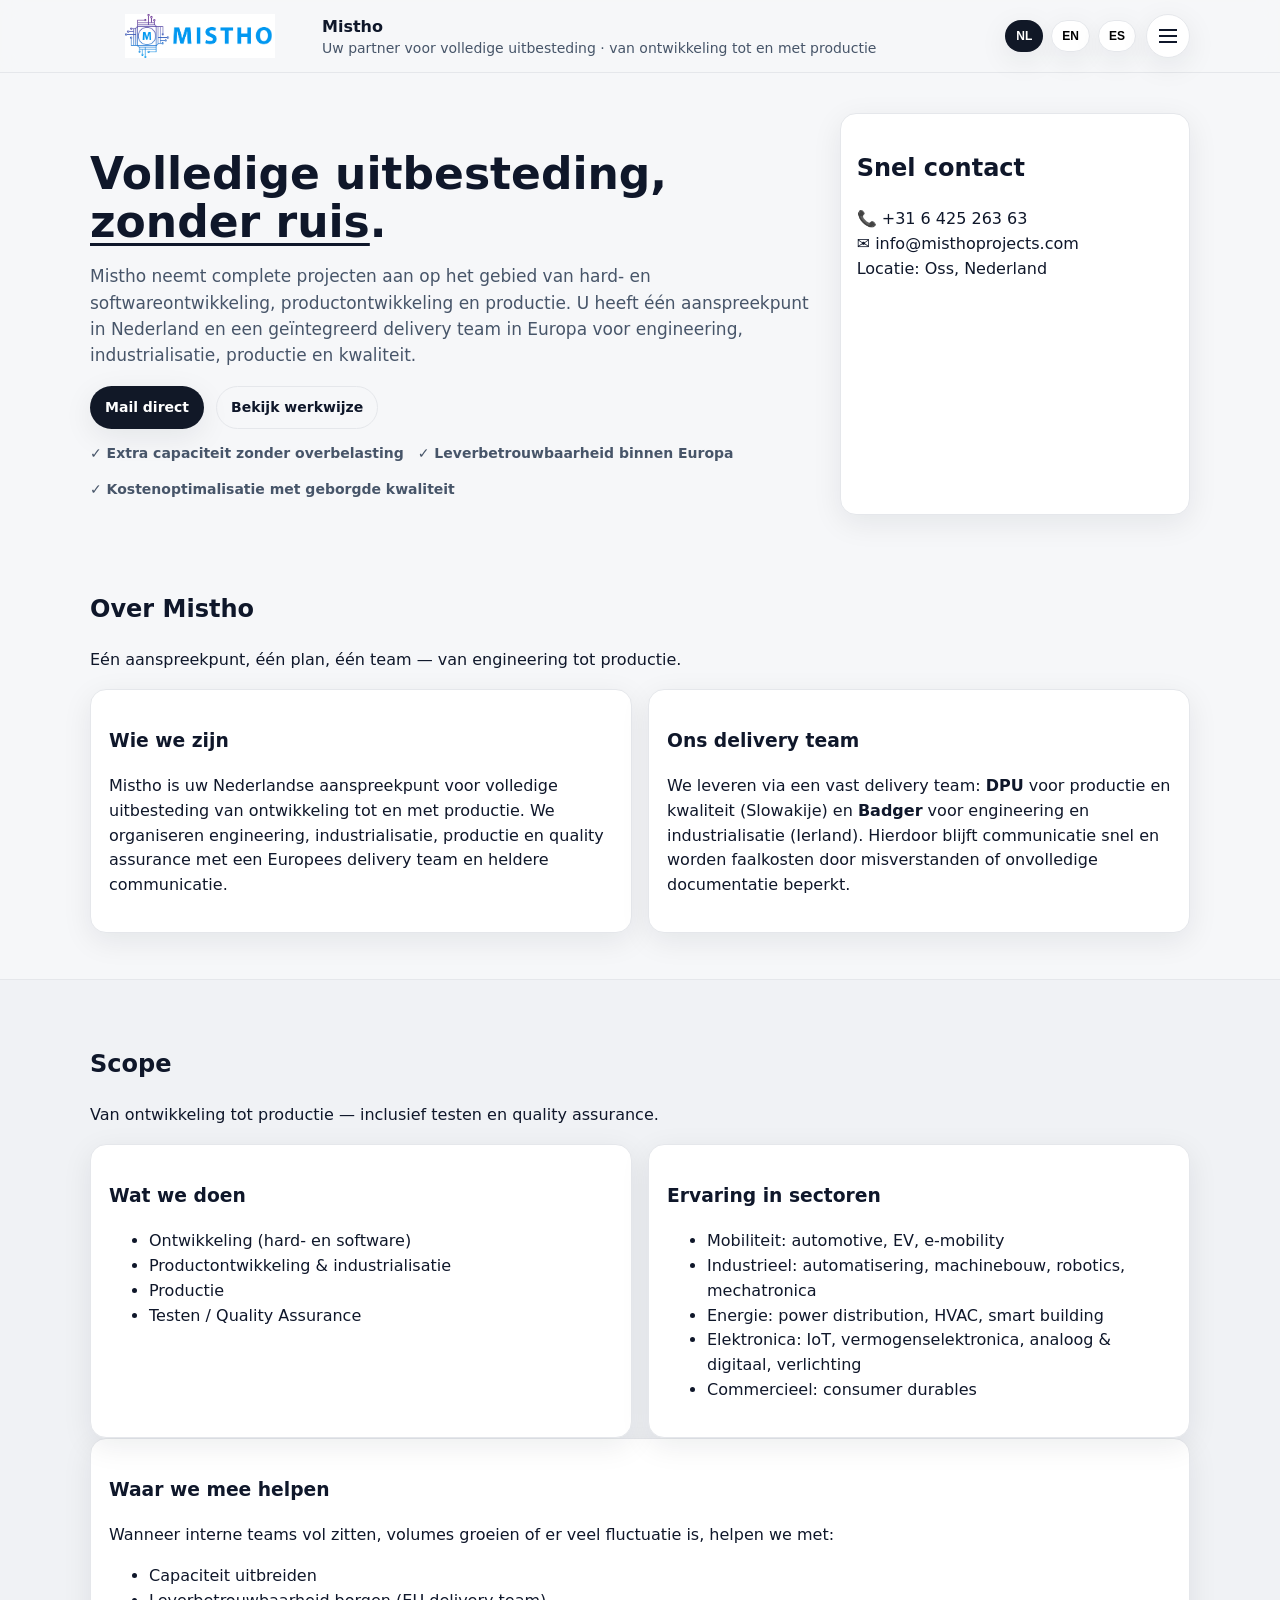
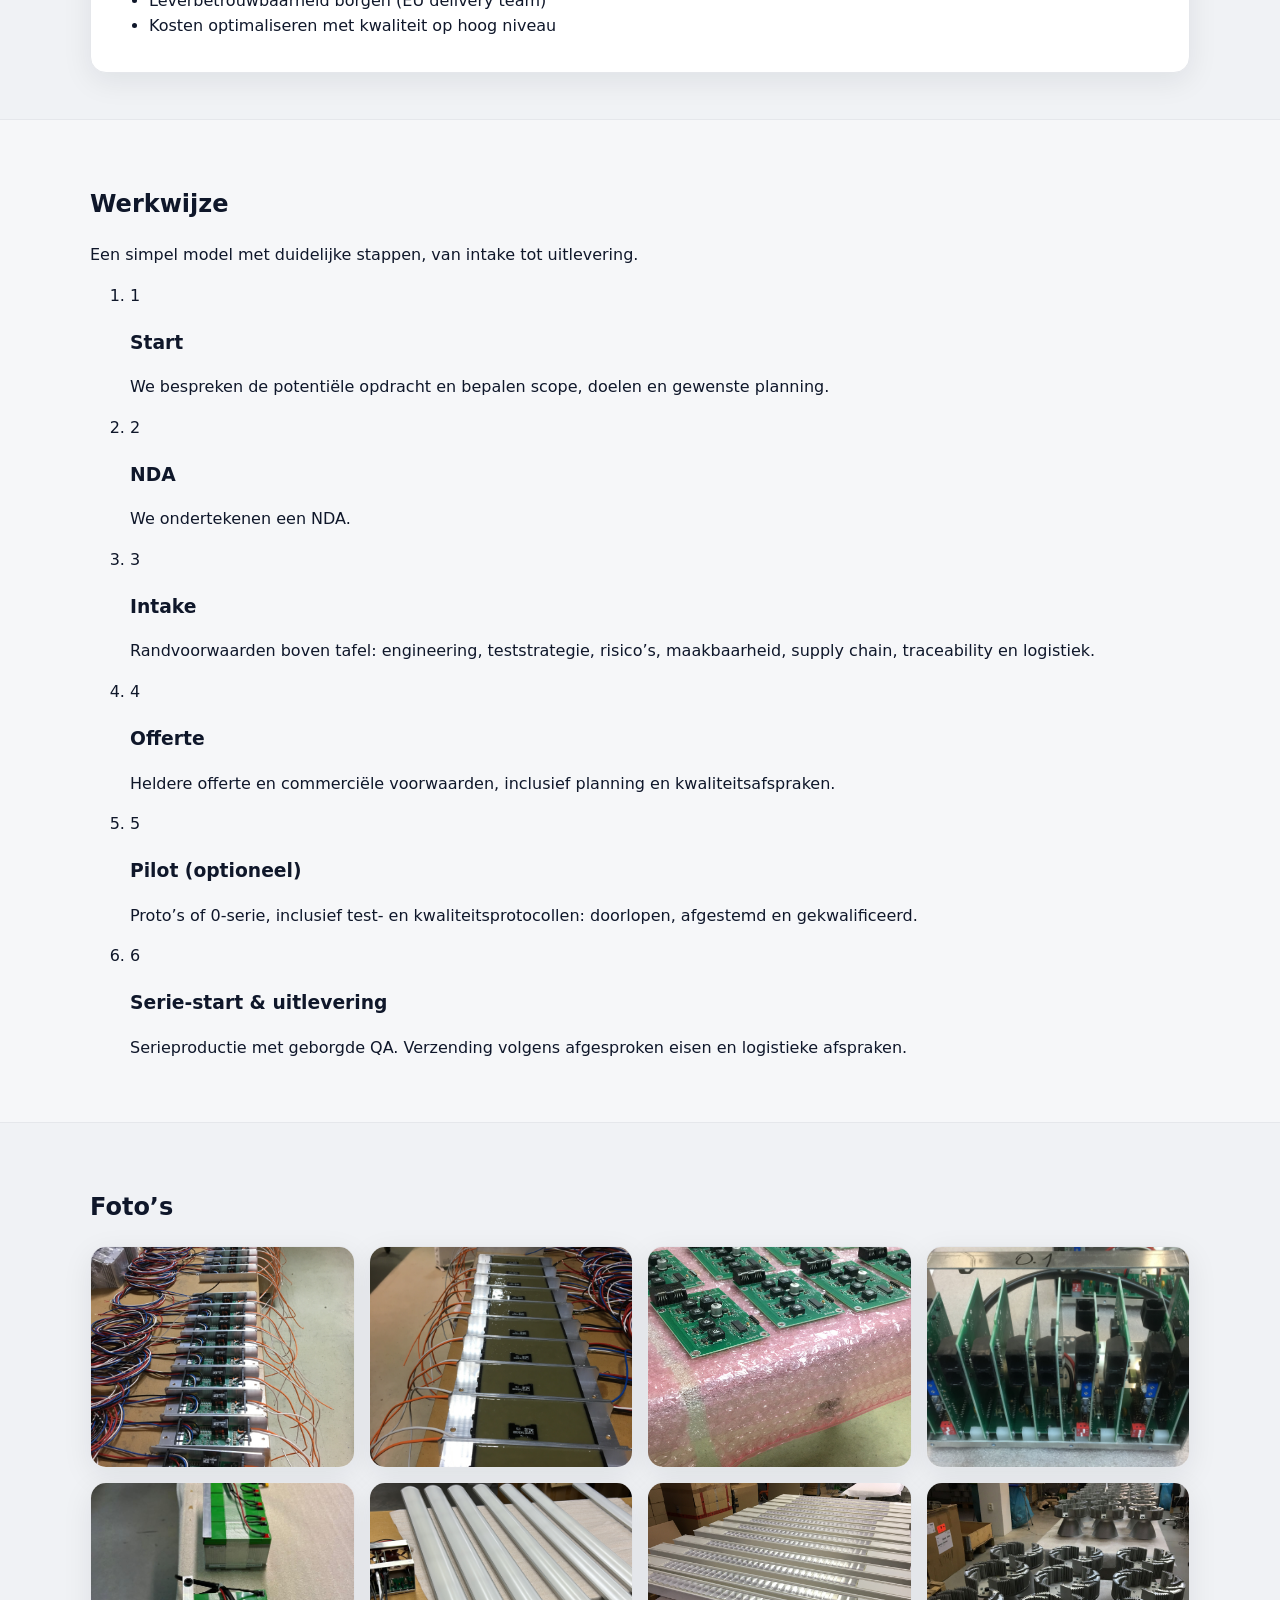
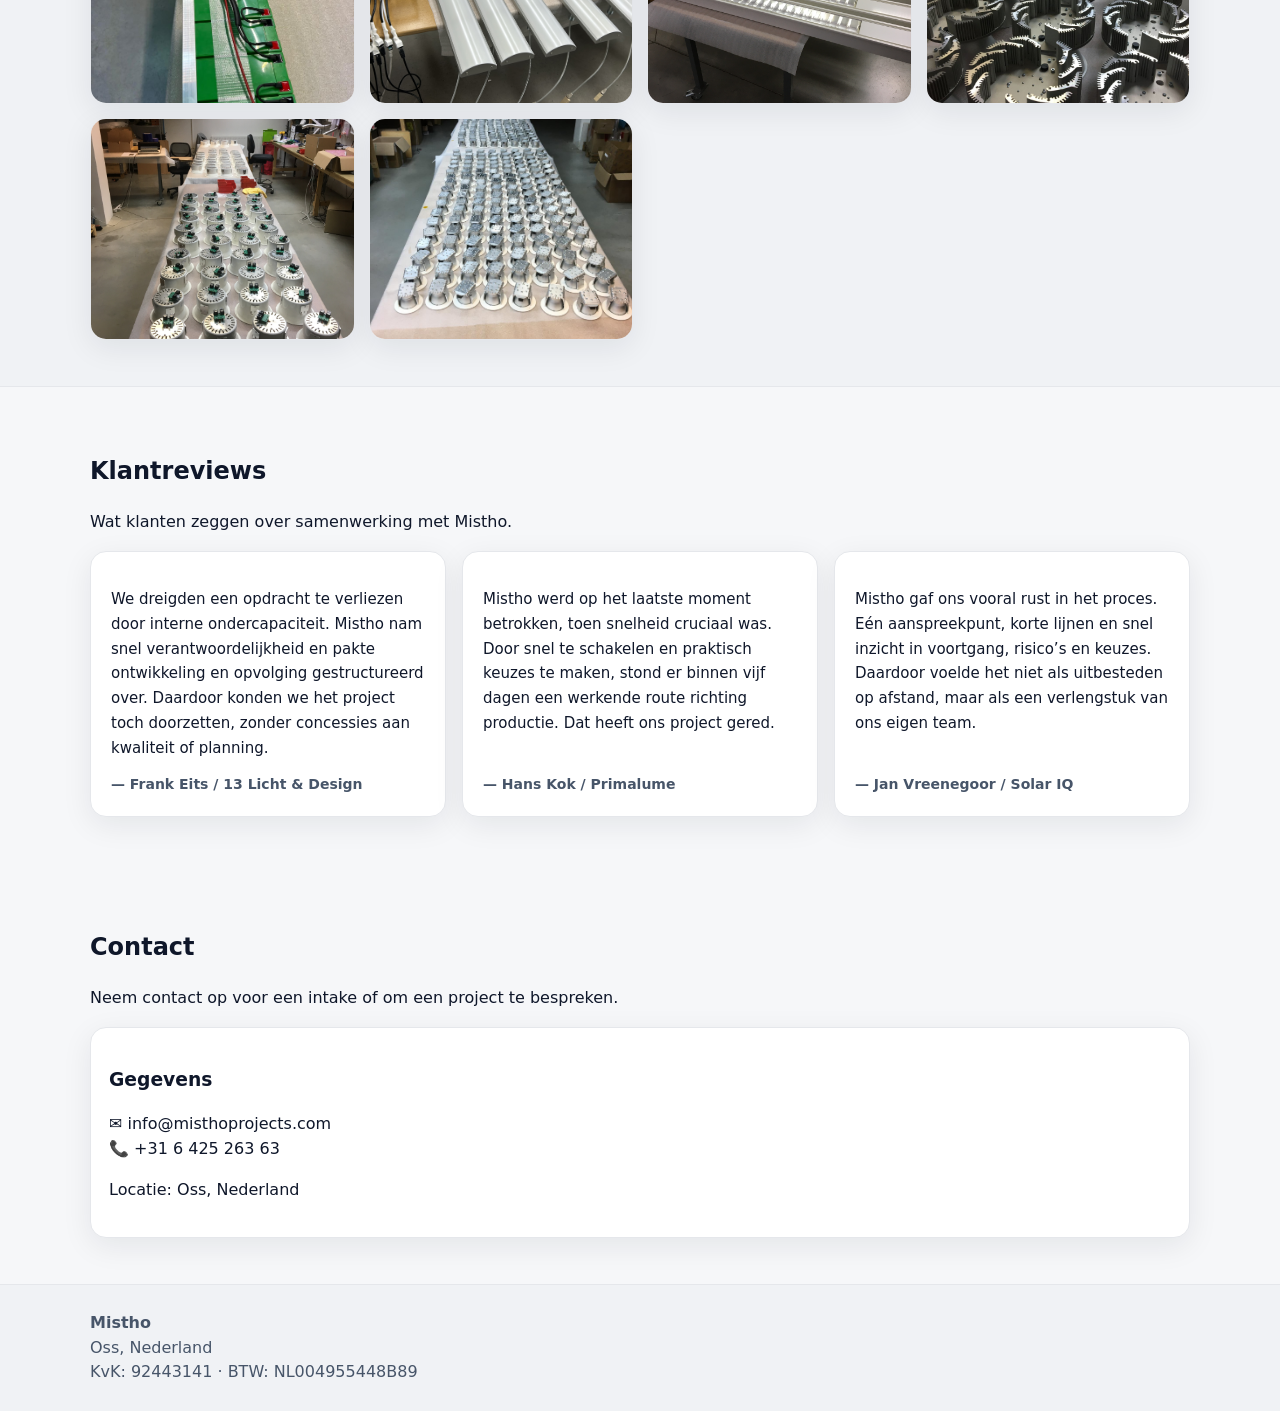
==== commit 7818b231: "Update index.html" ====
--- a/index.html
+++ b/index.html
@@ -271,9 +271,6 @@
             <img class="lightbox-img" src="images/foto8.jpg" alt="Projectfoto 8" loading="lazy" />
           </figure>
           <figure class="photo">
-            <img class="lightbox-img" src="images/foto9.jpg" alt="Projectfoto 9" loading="lazy" />
-          </figure>
-          <figure class="photo">
             <img class="lightbox-img" src="images/foto10.jpg" alt="Projectfoto 10" loading="lazy" />
           </figure>
           <figure class="photo">
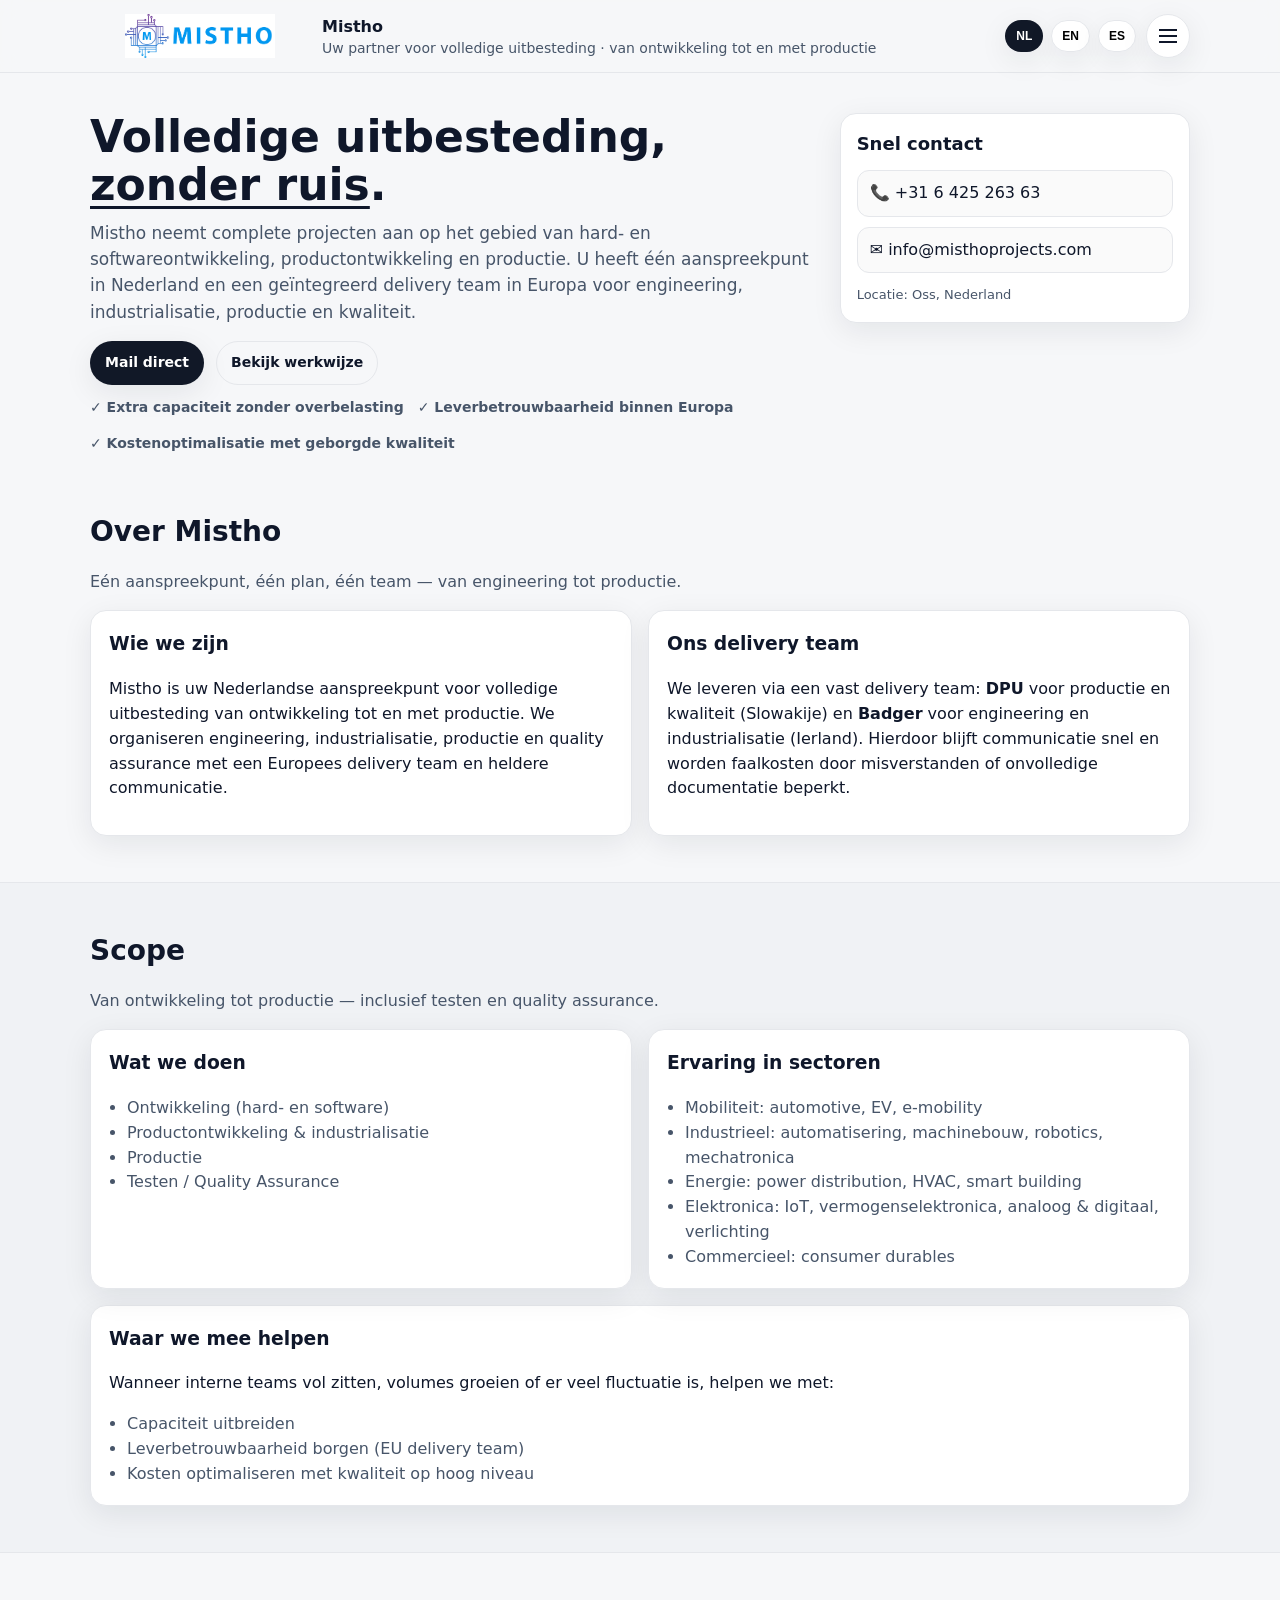
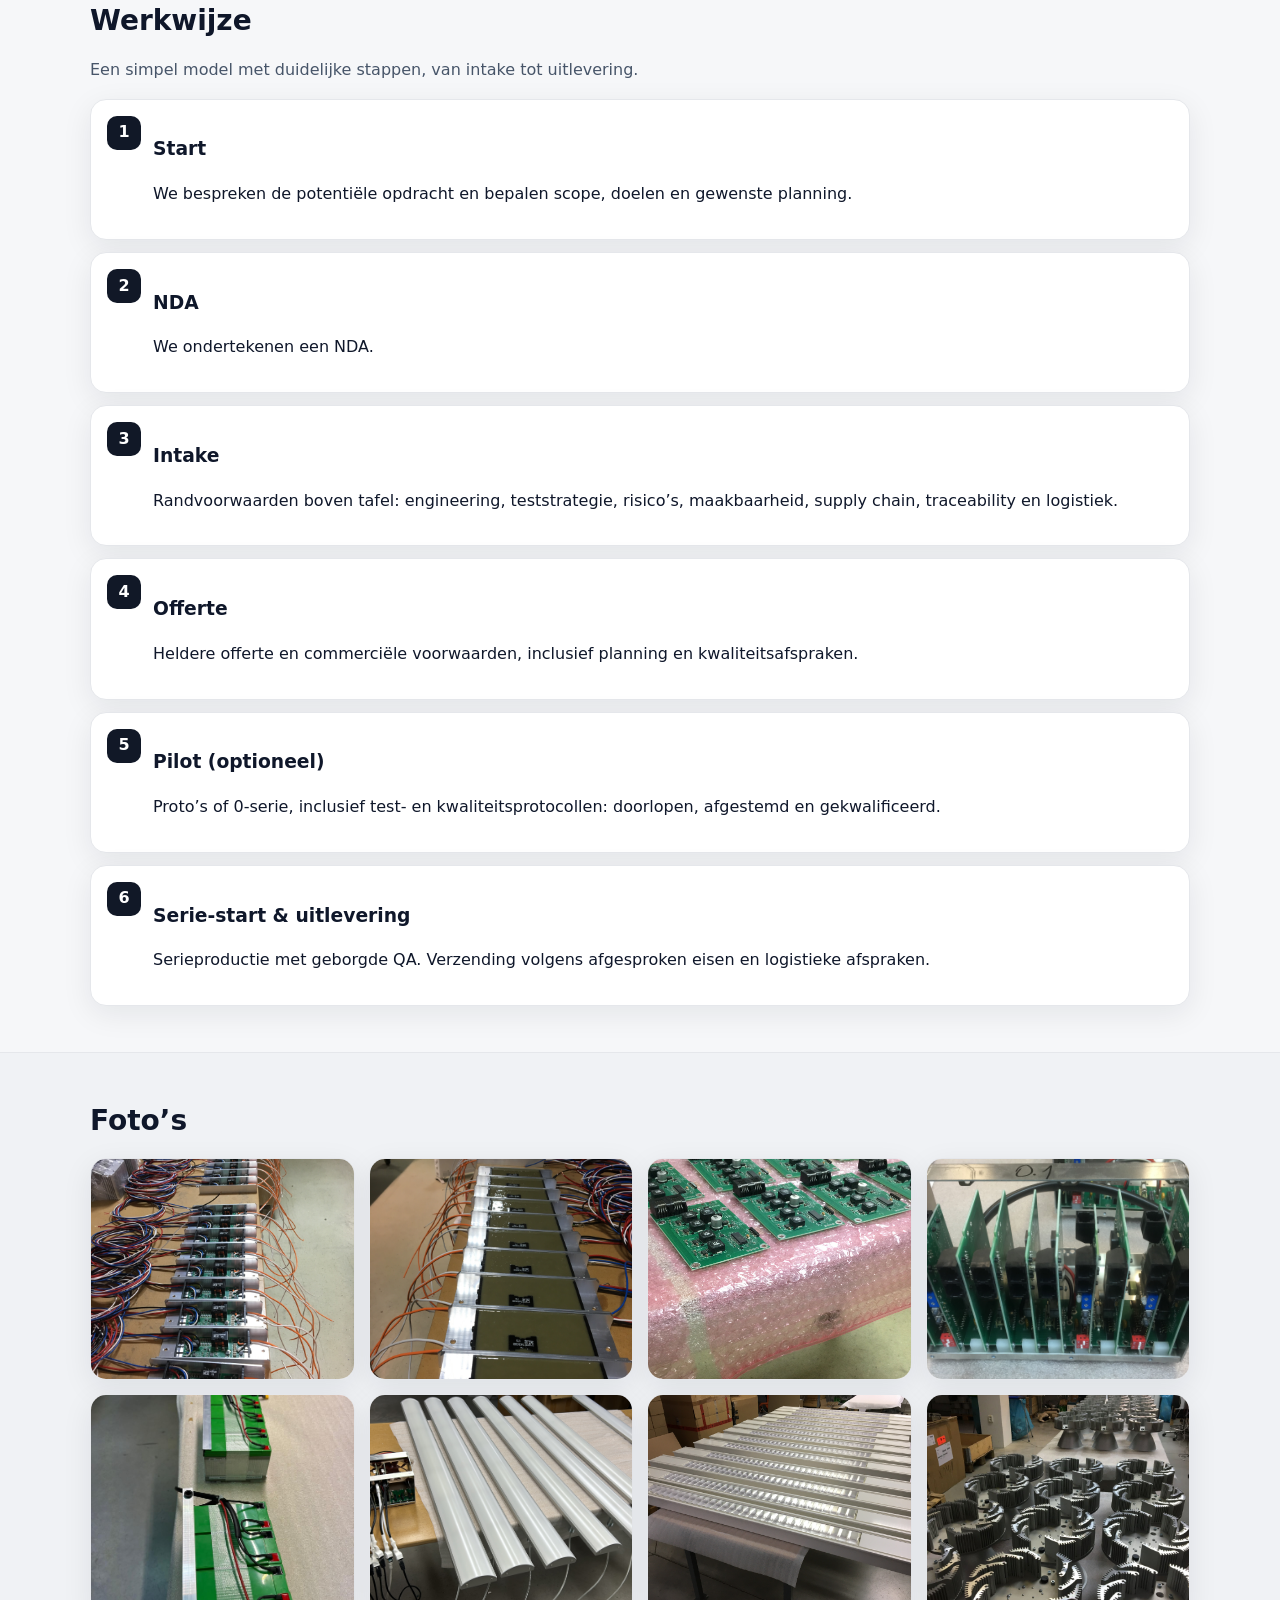
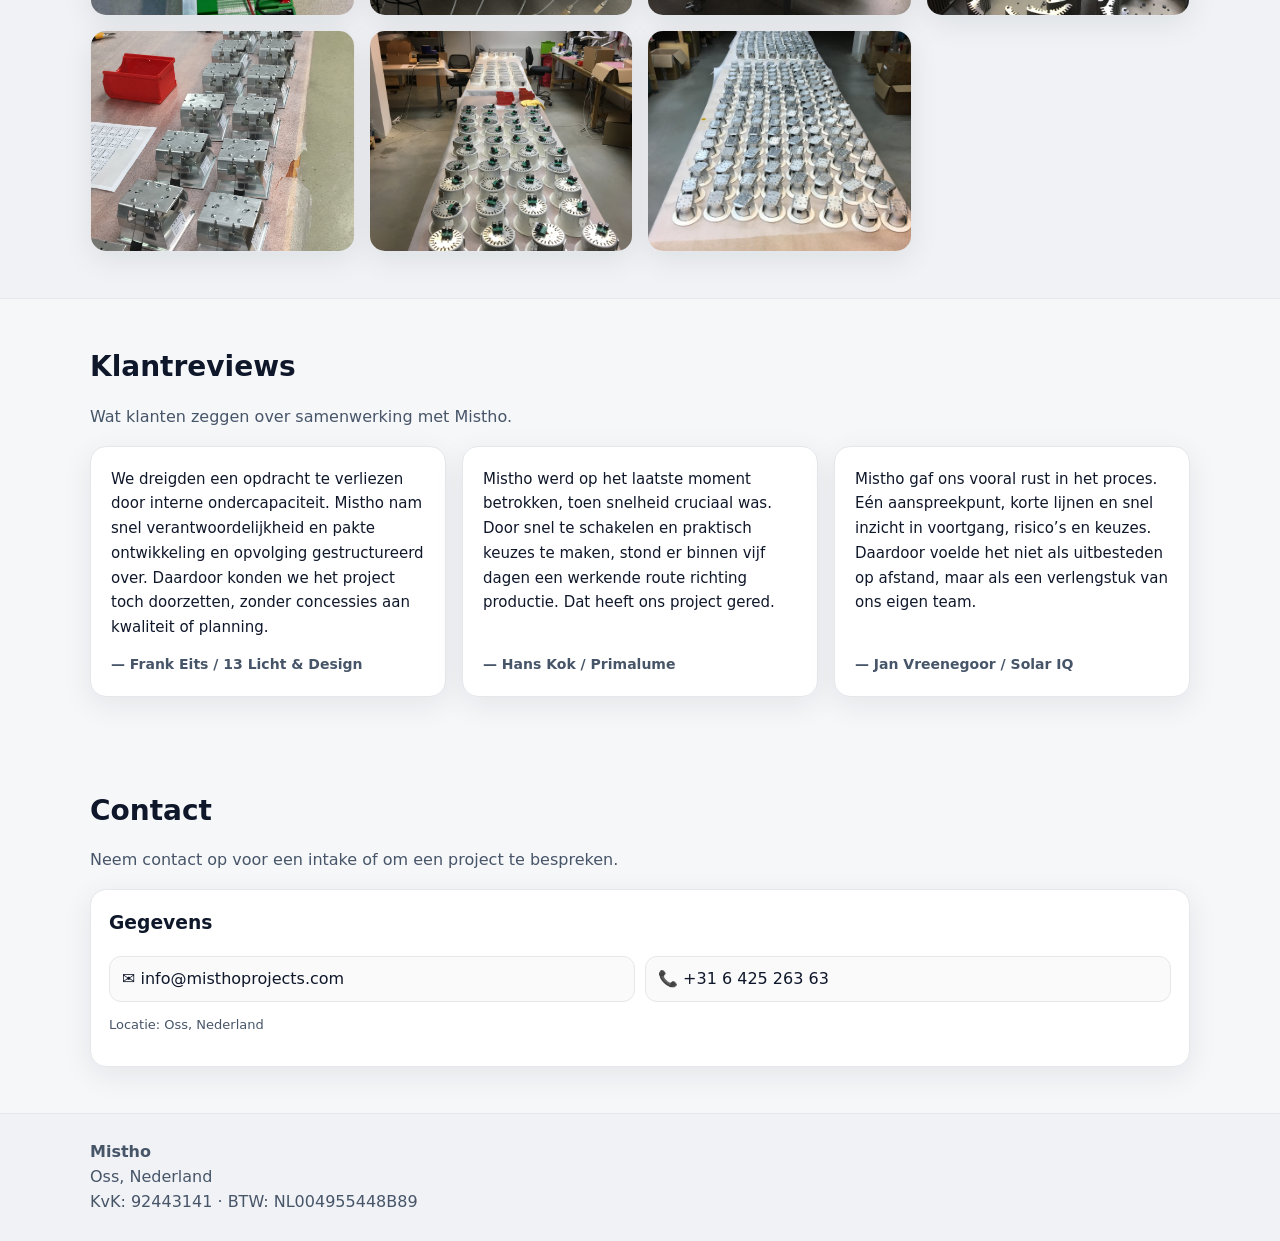
==== commit 5a4a4ab2: "Update print statement from 'Hello' to 'Goodbye'" ====
--- a/index.html
+++ b/index.html
@@ -5,7 +5,7 @@
   <meta name="viewport" content="width=device-width, initial-scale=1" />
   <title>Mistho — Volledige uitbesteding van ontwikkeling tot productie</title>
   <meta name="description" content="Mistho is uw partner voor volledige uitbesteding: van ontwikkeling tot en met productie. Ontwikkeling, productie en quality assurance met één Nederlands aanspreekpunt." />
-  <link rel="stylesheet" href="styles.css?v=17" />
+  <link rel="stylesheet" href="styles.css?v=18" />
 </head>
 
 <body>
@@ -271,6 +271,9 @@
             <img class="lightbox-img" src="images/foto8.jpg" alt="Projectfoto 8" loading="lazy" />
           </figure>
           <figure class="photo">
+            <img class="lightbox-img" src="images/foto9.jpg" alt="Projectfoto 9" loading="lazy" />
+          </figure>
+          <figure class="photo">
             <img class="lightbox-img" src="images/foto10.jpg" alt="Projectfoto 10" loading="lazy" />
           </figure>
           <figure class="photo">
--- a/styles.css
+++ b/styles.css
@@ -11,7 +11,6 @@
 
 *{ box-sizing:border-box; }
 html,body{ margin:0; padding:0; }
-
 body{
   font-family: ui-sans-serif, system-ui, -apple-system, Segoe UI, Roboto, Arial, "Apple Color Emoji","Segoe UI Emoji";
   background: var(--bg);
@@ -38,7 +37,6 @@
   backdrop-filter: blur(10px);
   border-bottom: 1px solid var(--line);
 }
-
 .header-inner{
   display:flex;
   align-items:center;
@@ -47,12 +45,7 @@
   gap: 14px;
 }
 
-.brand{
-  display:flex;
-  align-items:center;
-  gap: 12px;
-  min-width: 0;
-}
+.brand{ display:flex; align-items:center; gap: 12px; min-width: 0; }
 
 /* LOGO */
 .logo{
@@ -63,7 +56,6 @@
   align-items:center;
   overflow:hidden;
 }
-
 .logo-img{
   width: 100%;
   height: 100%;
@@ -72,7 +64,6 @@
 }
 
 .brand-text{ min-width: 0; }
-
 .brand-name{ font-weight: 800; }
 
 .brand-tagline{
@@ -111,7 +102,6 @@
   justify-content:center;
   flex: 0 0 auto;
 }
-
 .menu-icon{
   width: 18px;
   height: 2px;
@@ -119,7 +109,6 @@
   position: relative;
   display: inline-block;
 }
-
 .menu-icon::before,
 .menu-icon::after{
   content:"";
@@ -129,7 +118,6 @@
   height: 2px;
   background: var(--text);
 }
-
 .menu-icon::before{ top: -6px; }
 .menu-icon::after{ top: 6px; }
 
@@ -155,27 +143,25 @@
   transform: translateX(110%);
   transition: transform 200ms ease;
   padding: 16px;
-
   display:flex;
   flex-direction: column;
   gap: 14px;
 }
-
 .mobile-drawer.is-open{ transform: translateX(0); }
 
 .drawer-head{
   display:flex;
   align-items:center;
   justify-content: space-between;
+  gap: 10px;
   padding-bottom: 12px;
   border-bottom: 1px solid var(--line);
 }
-
 .drawer-title{
   font-weight: 900;
+  color: var(--text);
   font-size: 16px;
 }
-
 .drawer-close{
   border: 1px solid var(--line);
   background: #fafafa;
@@ -187,7 +173,6 @@
 }
 
 .drawer-section{ padding-top: 6px; }
-
 .drawer-label{
   font-size: 12px;
   font-weight: 900;
@@ -197,11 +182,7 @@
   margin-bottom: 10px;
 }
 
-.drawer-lang{
-  display:flex;
-  gap: 10px;
-  flex-wrap: wrap;
-}
+.drawer-lang{ display:flex; gap: 10px; flex-wrap: wrap; }
 
 .lang-btn{
   border: 1px solid var(--line);
@@ -212,29 +193,27 @@
   font-size: 12px;
   cursor: pointer;
   box-shadow: var(--shadow);
-}
-
+  white-space: nowrap;
+}
 .lang-btn.is-active{
   background: var(--accent);
   color: white;
   border-color: transparent;
 }
 
-.drawer-links{
-  display:grid;
-  gap: 10px;
-}
+.drawer-links{ display:grid; gap: 10px; }
 
 .drawer-link{
   display:flex;
+  align-items:center;
   justify-content: space-between;
   padding: 12px 14px;
   border: 1px solid var(--line);
   border-radius: 14px;
   background: #fafafa;
   font-weight: 800;
-}
-
+  color: var(--text);
+}
 .drawer-link-cta{
   background: var(--accent);
   color: white;
@@ -243,7 +222,7 @@
 
 body.menu-open{ overflow:hidden; }
 
-/* ===== BUTTONS ===== */
+/* ===== BUTTONS / UI ===== */
 .btn{
   display:inline-flex;
   align-items:center;
@@ -255,59 +234,56 @@
   box-shadow: var(--shadow);
   font-weight: 700;
   font-size: 14px;
-}
-
+  white-space: nowrap;
+}
 .btn.primary{
   background: var(--accent);
   color: white;
   border-color: transparent;
 }
-
 .btn.ghost{
   background: transparent;
   box-shadow: none;
 }
-
 .btn:hover{
+  text-decoration:none;
   transform: translateY(-1px);
 }
 
-/* ===== HERO ===== */
+/* ===== HERO/CONTENT ===== */
 .hero{ padding: 40px 0 10px; }
-
 .hero-inner{
   display:grid;
   grid-template-columns: 1.35fr 0.65fr;
   gap: 22px;
-}
-
+  align-items: start;
+}
 .hero-copy h1{
   font-size: clamp(28px, 4vw, 44px);
   line-height: 1.1;
-  margin-bottom: 10px;
-}
-
+  margin: 0 0 10px;
+}
 .accent{
   text-decoration: underline;
   text-decoration-thickness: 3px;
   text-underline-offset: 6px;
 }
-
 .lead{
   color: var(--muted);
   font-size: 17px;
-}
-
+  margin: 0 0 16px;
+}
 .cta-row{
   display:flex;
   gap: 12px;
   flex-wrap: wrap;
-  margin: 14px 0;
+  margin: 14px 0 10px;
 }
 
 .quick-points{
   list-style:none;
   padding: 0;
+  margin: 12px 0 0;
   display:flex;
   gap: 14px;
   flex-wrap: wrap;
@@ -323,15 +299,51 @@
   padding: 16px;
   box-shadow: var(--shadow);
 }
-
-/* ===== CONTENT ===== */
+.hero-card h2{
+  margin: 0 0 6px;
+  font-size: 18px;
+}
+.muted{ color: var(--muted); }
+.small{ font-size: 13px; }
+
+.contact-list{
+  display:flex;
+  flex-direction: column;
+  gap: 10px;
+  margin: 12px 0;
+}
+.contact-item{
+  padding: 10px 12px;
+  border: 1px solid var(--line);
+  border-radius: 12px;
+  background: #fafafa;
+  display:flex;
+  align-items:center;
+  gap: 10px;
+}
+
+.contact-inline{
+  display:flex;
+  gap: 10px;
+  flex-wrap: nowrap;
+  margin: 12px 0;
+}
+.contact-inline .contact-item{
+  flex: 1 1 0;
+  min-width: 0;
+}
+
 .section{ padding: 46px 0; }
-
 .section.alt{
   background: #f0f2f5;
   border-top: 1px solid var(--line);
   border-bottom: 1px solid var(--line);
 }
+.section-head{ margin-bottom: 16px; }
+.section-head h2{
+  margin: 0 0 6px;
+  font-size: 28px;
+}
 
 .grid-2{
   display:grid;
@@ -346,25 +358,57 @@
   padding: 18px;
   box-shadow: var(--shadow);
 }
-
-/* ===== GALLERY ===== */
+.card h3{ margin-top: 0; }
+
+.bullets{
+  margin: 10px 0 0;
+  padding-left: 18px;
+  color: var(--muted);
+}
+
+.steps{
+  list-style: none;
+  padding: 0;
+  margin: 0;
+  display:grid;
+  gap: 12px;
+}
+.step{
+  display:flex;
+  gap: 12px;
+  background: var(--bg2);
+  border: 1px solid var(--line);
+  border-radius: var(--radius);
+  padding: 16px;
+  box-shadow: var(--shadow);
+}
+.step-num{
+  width: 34px;
+  height: 34px;
+  border-radius: 10px;
+  background: #111827;
+  color: white;
+  display:grid;
+  place-items:center;
+  font-weight: 800;
+  flex: 0 0 auto;
+}
+
 .gallery{
   display:grid;
   grid-template-columns: repeat(auto-fit, minmax(240px, 1fr));
   gap: 14px;
 }
-
 .photo{
   background: var(--bg2);
   border: 1px solid var(--line);
   border-radius: var(--radius);
   overflow:hidden;
   box-shadow: var(--shadow);
-  margin: 0;
-}
-
+  margin:0;
+}
 .photo img{
-  width: 100%;
+  width:100%;
   height: 220px;
   object-fit: cover;
   display:block;
@@ -376,6 +420,7 @@
   display:grid;
   grid-template-columns: repeat(3, 1fr);
   gap: 16px;
+  align-items: stretch;
 }
 
 .review-card{
@@ -386,10 +431,12 @@
   box-shadow: var(--shadow);
   display:flex;
   flex-direction: column;
+  height: 100%;
 }
 
 .review-text{
-  margin-bottom: 14px;
+  margin: 0 0 14px;
+  color: var(--text);
   font-size: 15px;
   line-height: 1.65;
   flex-grow: 1;
@@ -399,18 +446,20 @@
   color: var(--muted);
   font-size: 14px;
   font-weight: 600;
-}
-
-/* ===== FOOTER ===== */
+  margin-top: auto;
+}
+
+.help-card{ margin-top: 16px; }
+
 .footer{
   padding: 26px 0;
   border-top: 1px solid var(--line);
   background: #f0f2f5;
 }
-
 .footer-inner{
   display:flex;
   justify-content: space-between;
+  gap: 16px;
   flex-wrap: wrap;
   color: var(--muted);
 }
@@ -426,28 +475,68 @@
   justify-content:center;
   padding: 20px;
 }
-
 .lightbox-inner{
+  position: relative;
   width: min(1100px, 95vw);
   max-height: 85vh;
-}
-
+  display:flex;
+  align-items:center;
+  justify-content:center;
+}
 .lightbox-inner img{
   width: 100%;
+  height: auto;
   max-height: 85vh;
   object-fit: contain;
   border-radius: 14px;
-}
-
-/* ===== RESPONSIVE ===== */
+  box-shadow: 0 30px 80px rgba(0,0,0,0.35);
+  background: #000;
+}
+.lightbox-close{
+  position: absolute;
+  top: -12px;
+  right: -12px;
+  width: 44px;
+  height: 44px;
+  border-radius: 999px;
+  border: 1px solid rgba(255,255,255,0.25);
+  background: rgba(255,255,255,0.12);
+  color: #fff;
+  cursor: pointer;
+  font-size: 18px;
+}
+body.lightbox-open{ overflow:hidden; }
+
+/* Responsive */
 @media (max-width: 900px){
   .hero-inner{ grid-template-columns: 1fr; }
   .grid-2{ grid-template-columns: 1fr; }
   .gallery{ grid-template-columns: 1fr; }
   .reviews-grid{ grid-template-columns: 1fr; }
 
+  .brand-tagline{ font-size: 13px; }
+  .logo{ width: 180px; height: 38px; }
+
+  .contact-inline{ flex-direction: column; }
+
+  .header-inner{
+    align-items:flex-start;
+  }
+
   .header-actions{
     flex-direction: column-reverse;
     align-items:flex-end;
   }
-}
+
+  .header-lang{
+    flex-wrap: wrap;
+    justify-content: flex-end;
+  }
+}
+
+@media (max-width: 640px){
+  .header-lang .lang-btn{
+    padding: 7px 9px;
+    font-size: 11px;
+  }
+}
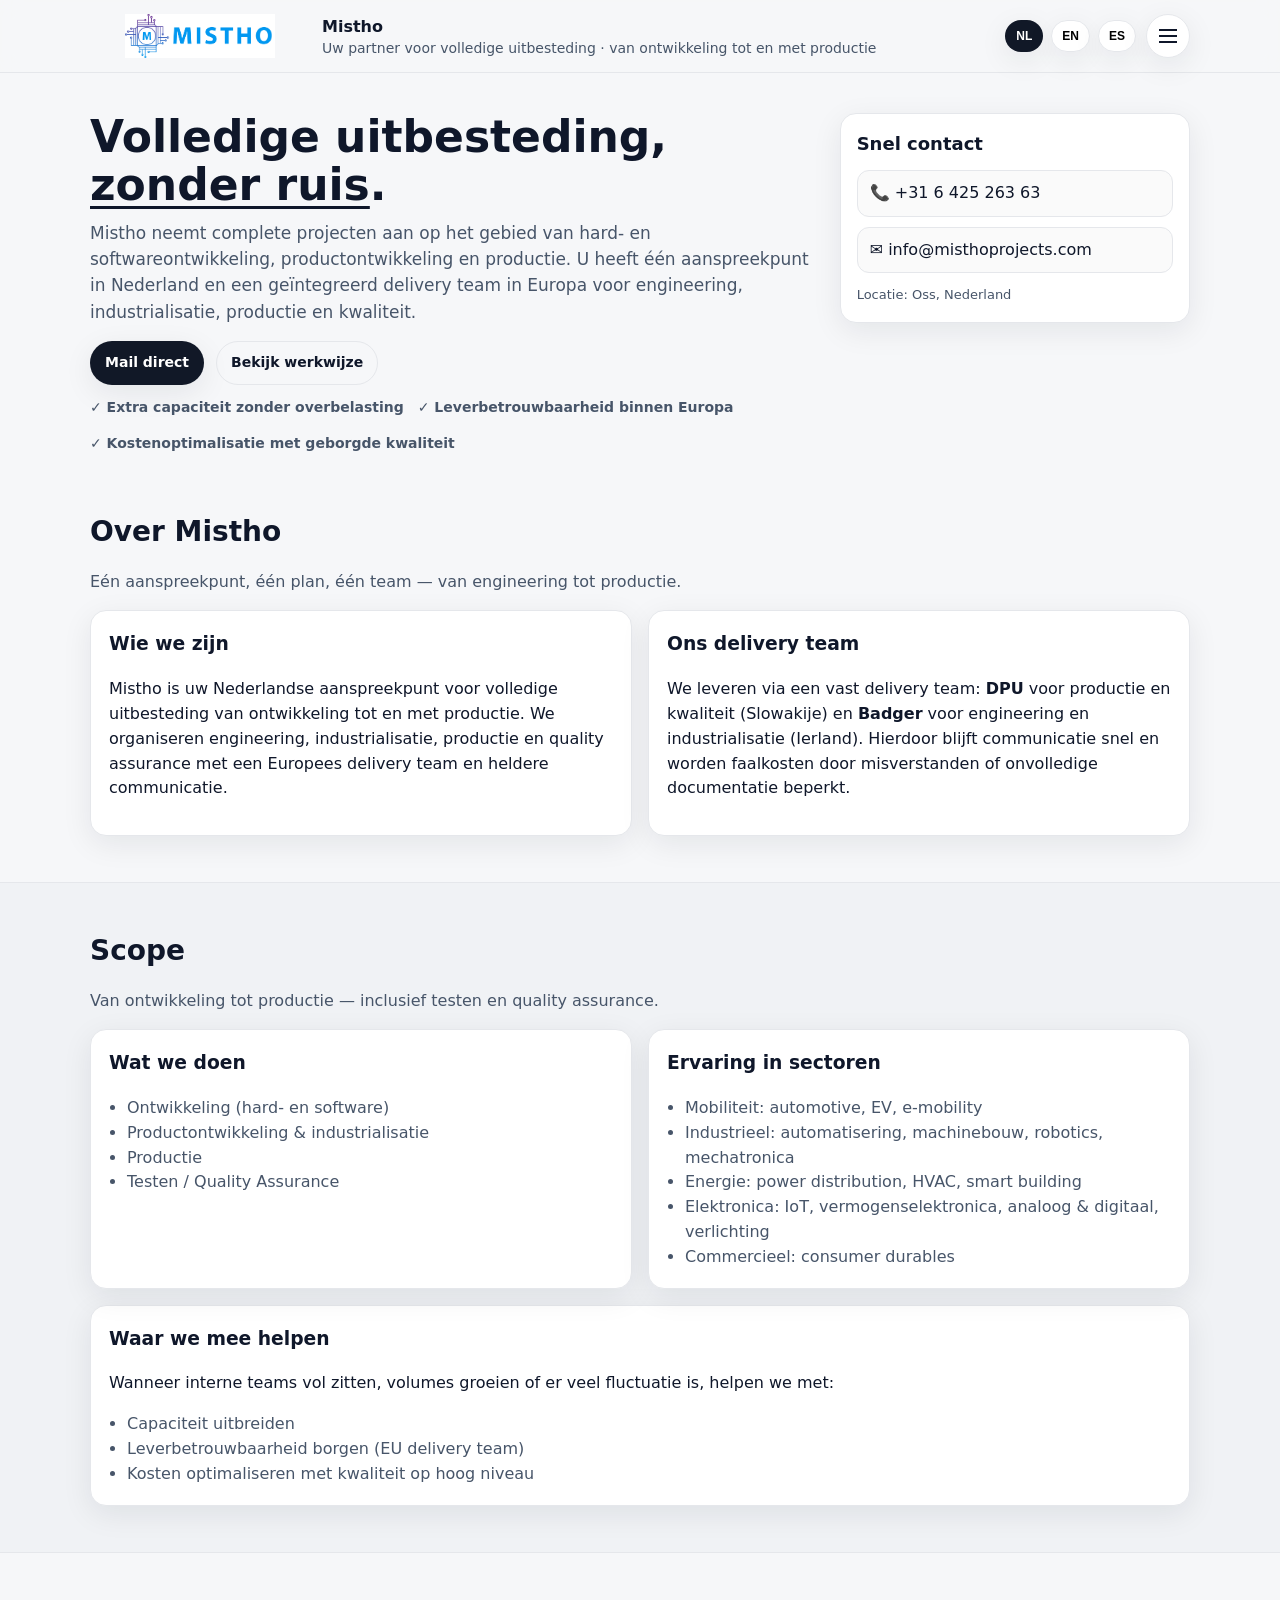
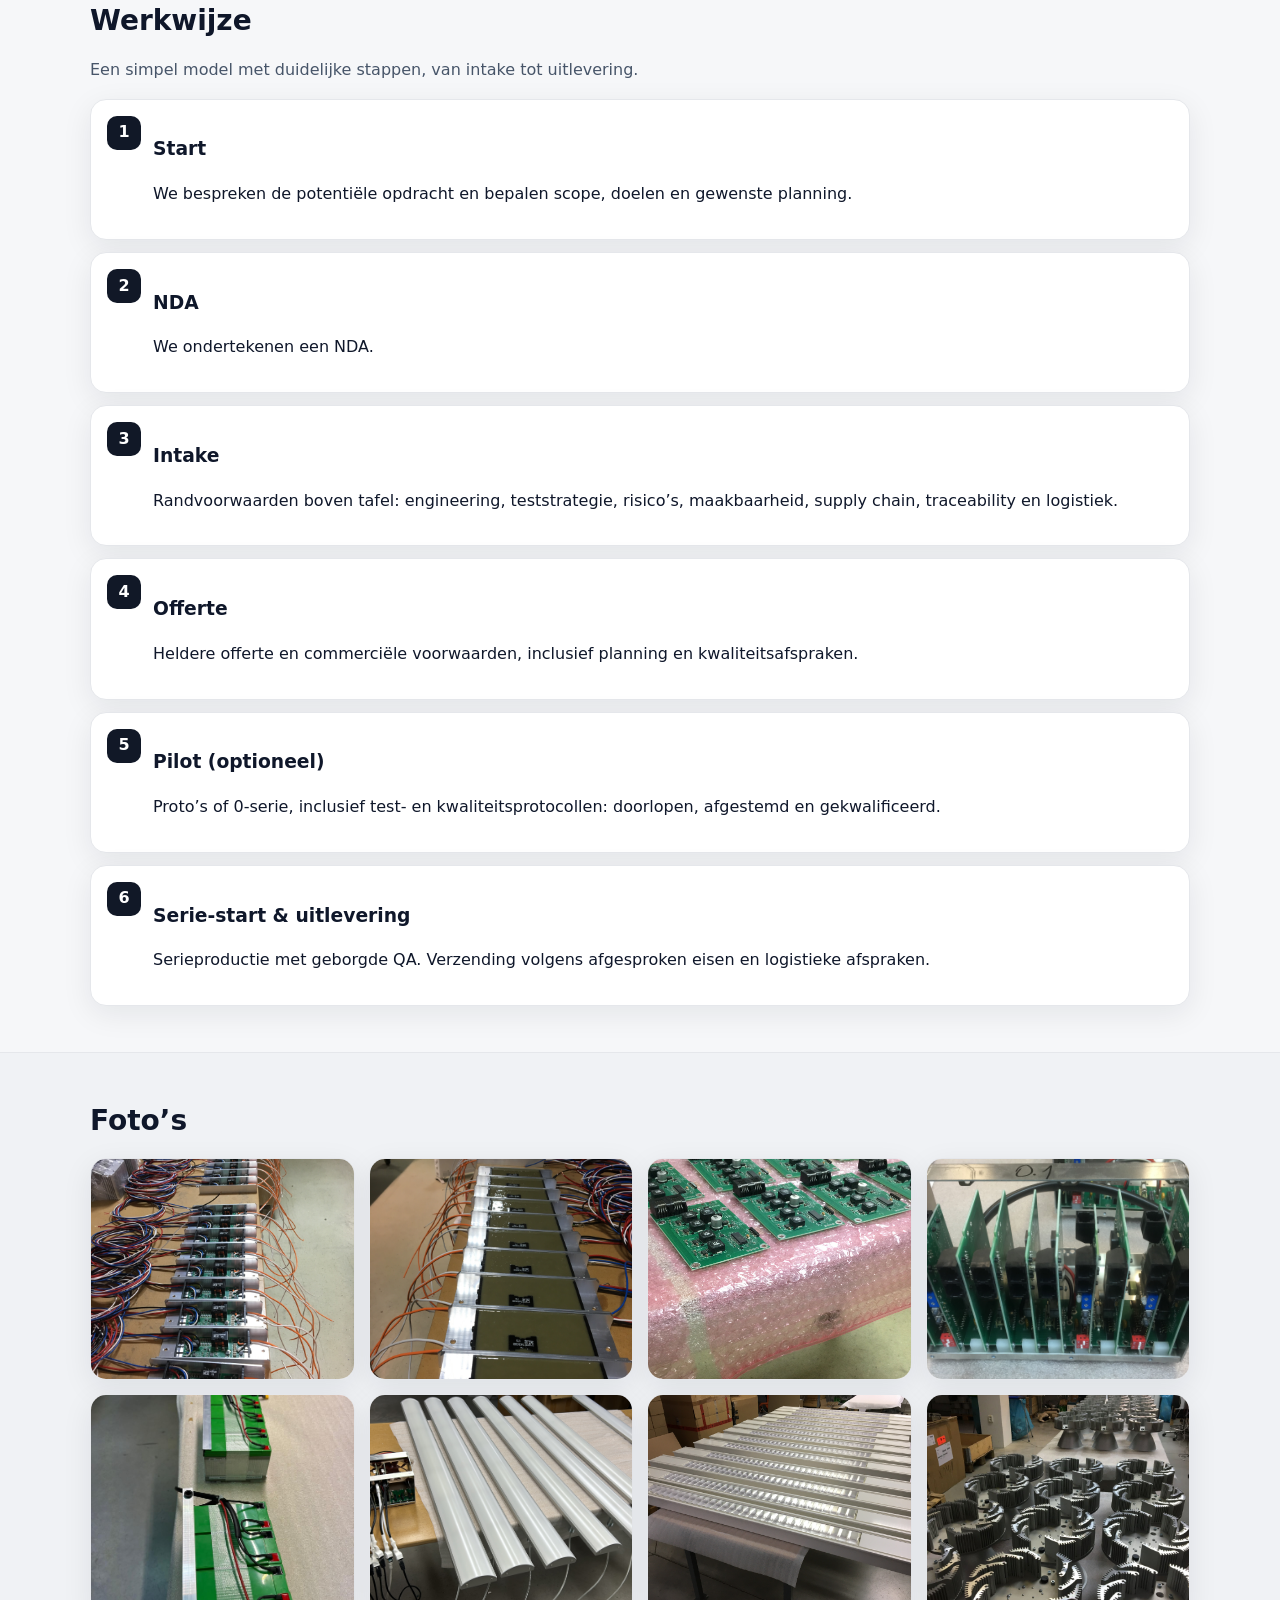
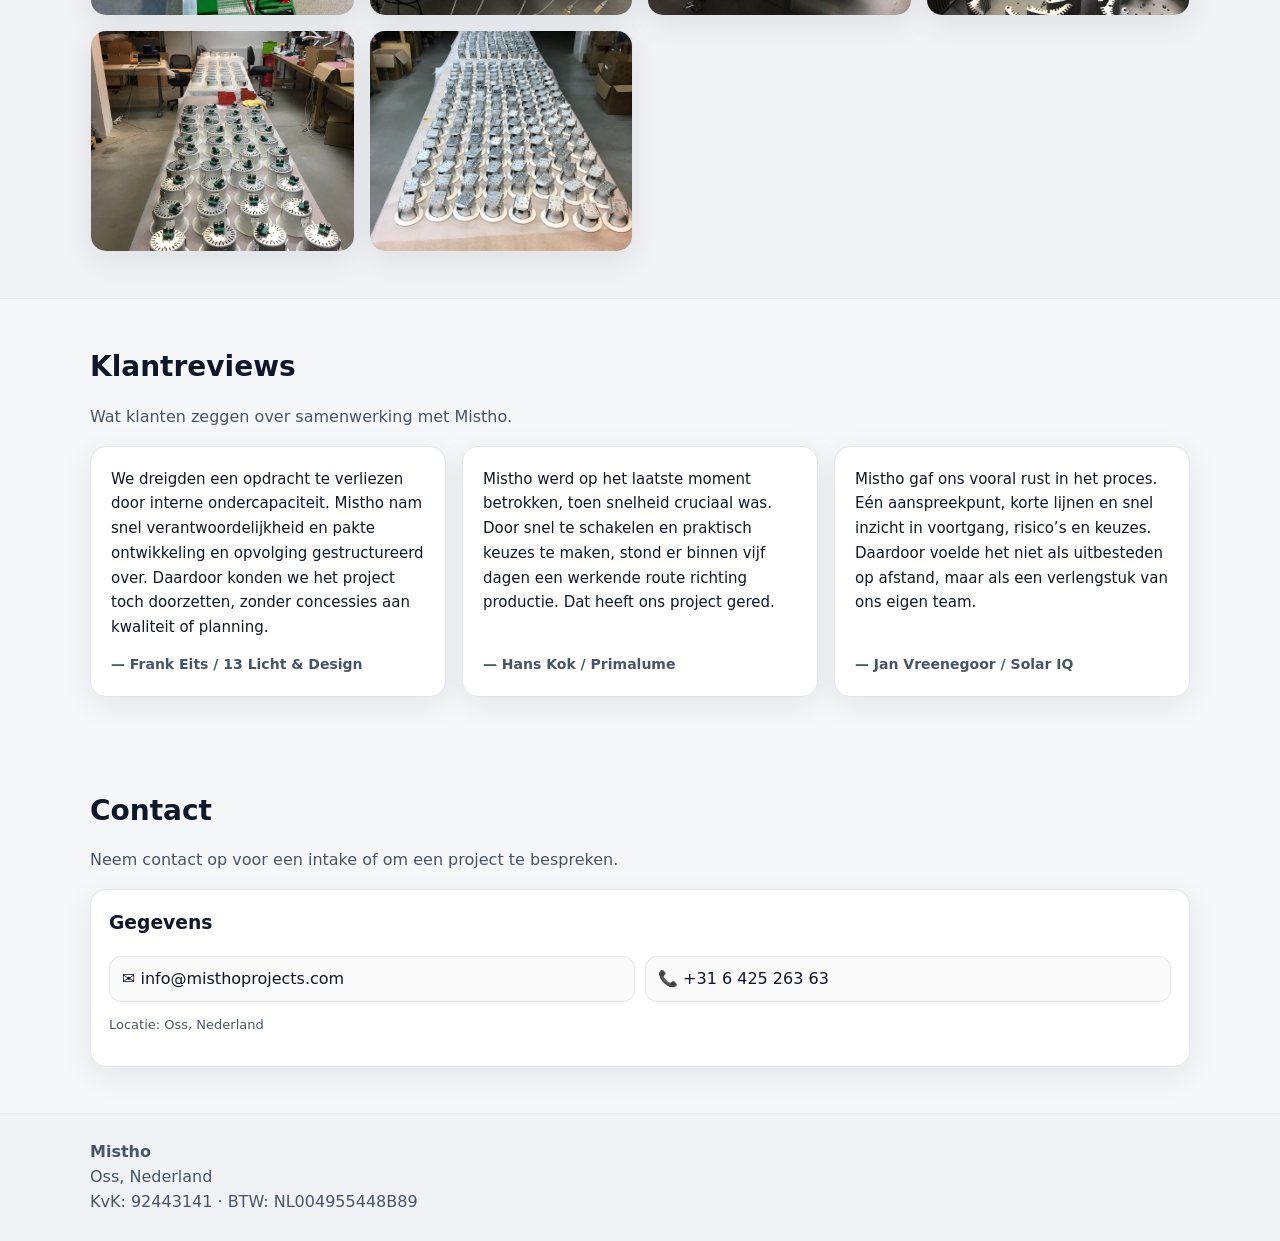
==== commit 244b0781: "Update index.html" ====
--- a/index.html
+++ b/index.html
@@ -271,9 +271,6 @@
             <img class="lightbox-img" src="images/foto8.jpg" alt="Projectfoto 8" loading="lazy" />
           </figure>
           <figure class="photo">
-            <img class="lightbox-img" src="images/foto9.jpg" alt="Projectfoto 9" loading="lazy" />
-          </figure>
-          <figure class="photo">
             <img class="lightbox-img" src="images/foto10.jpg" alt="Projectfoto 10" loading="lazy" />
           </figure>
           <figure class="photo">
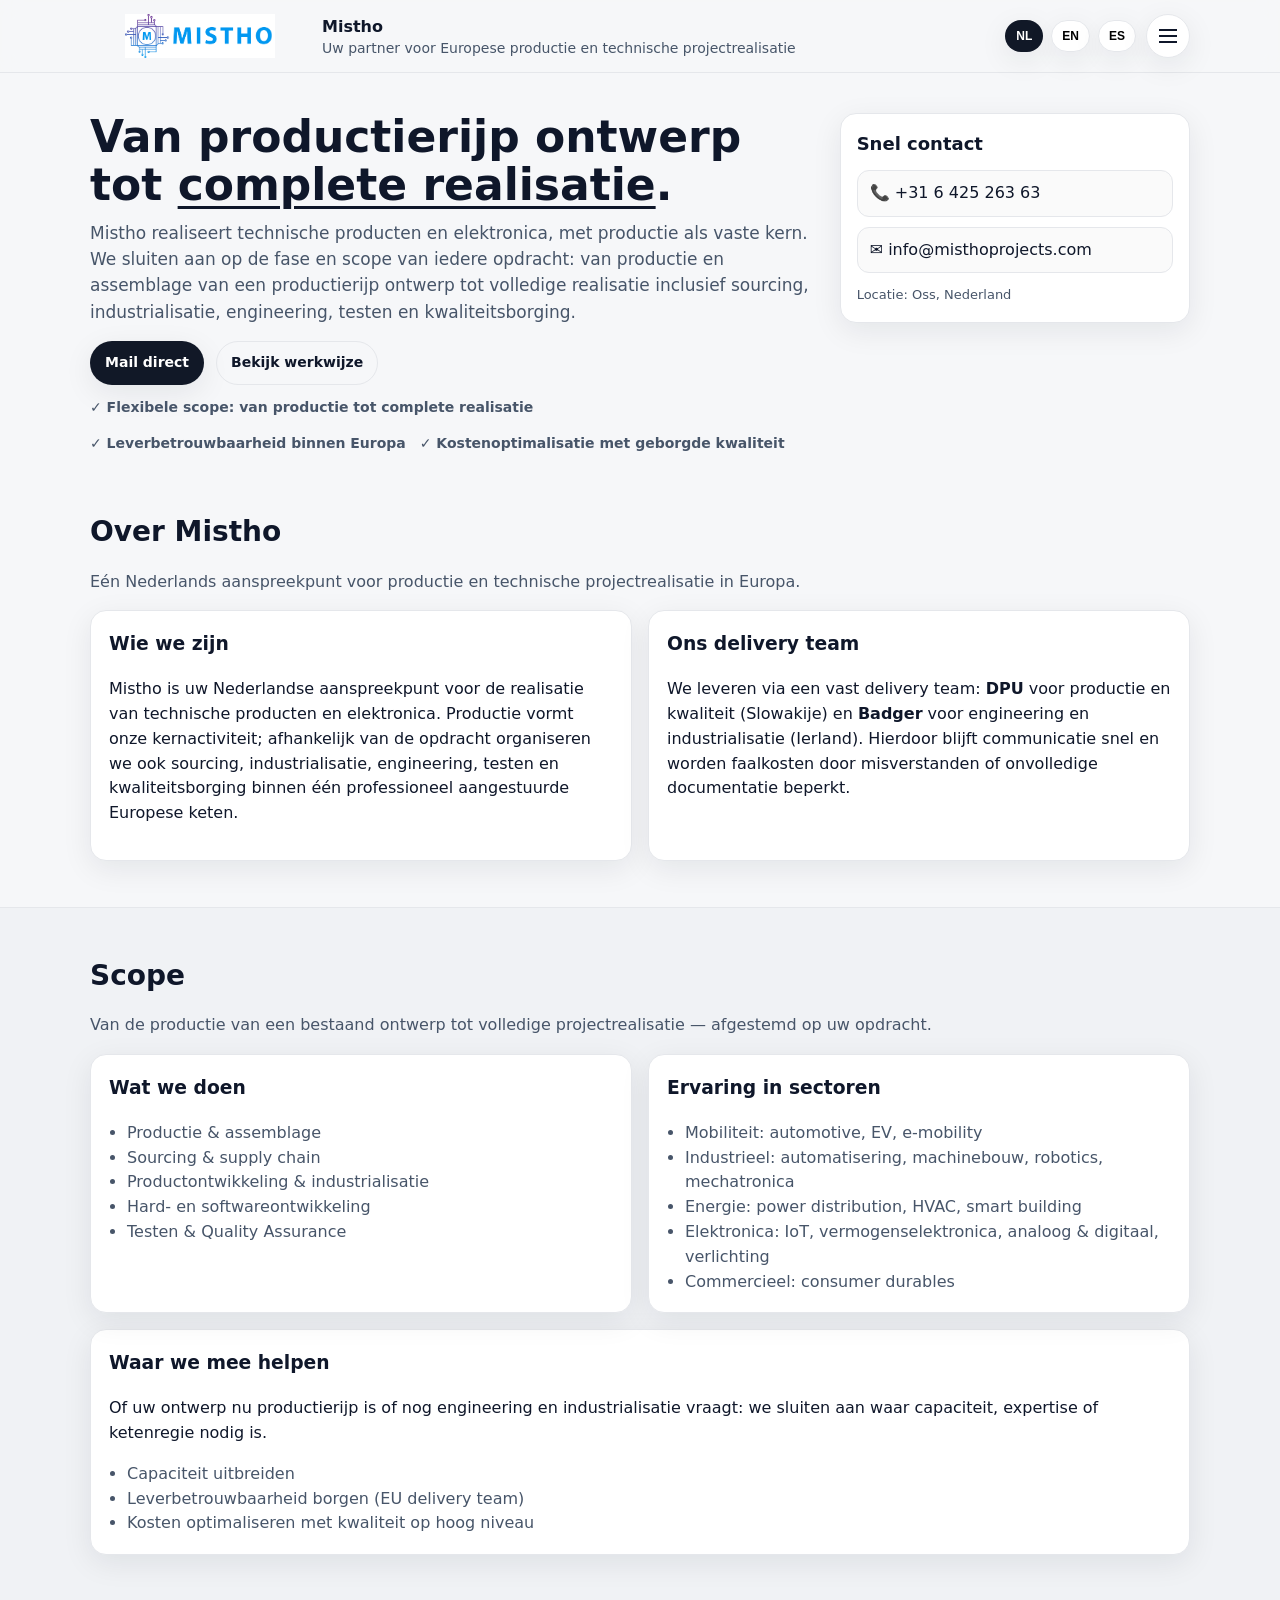
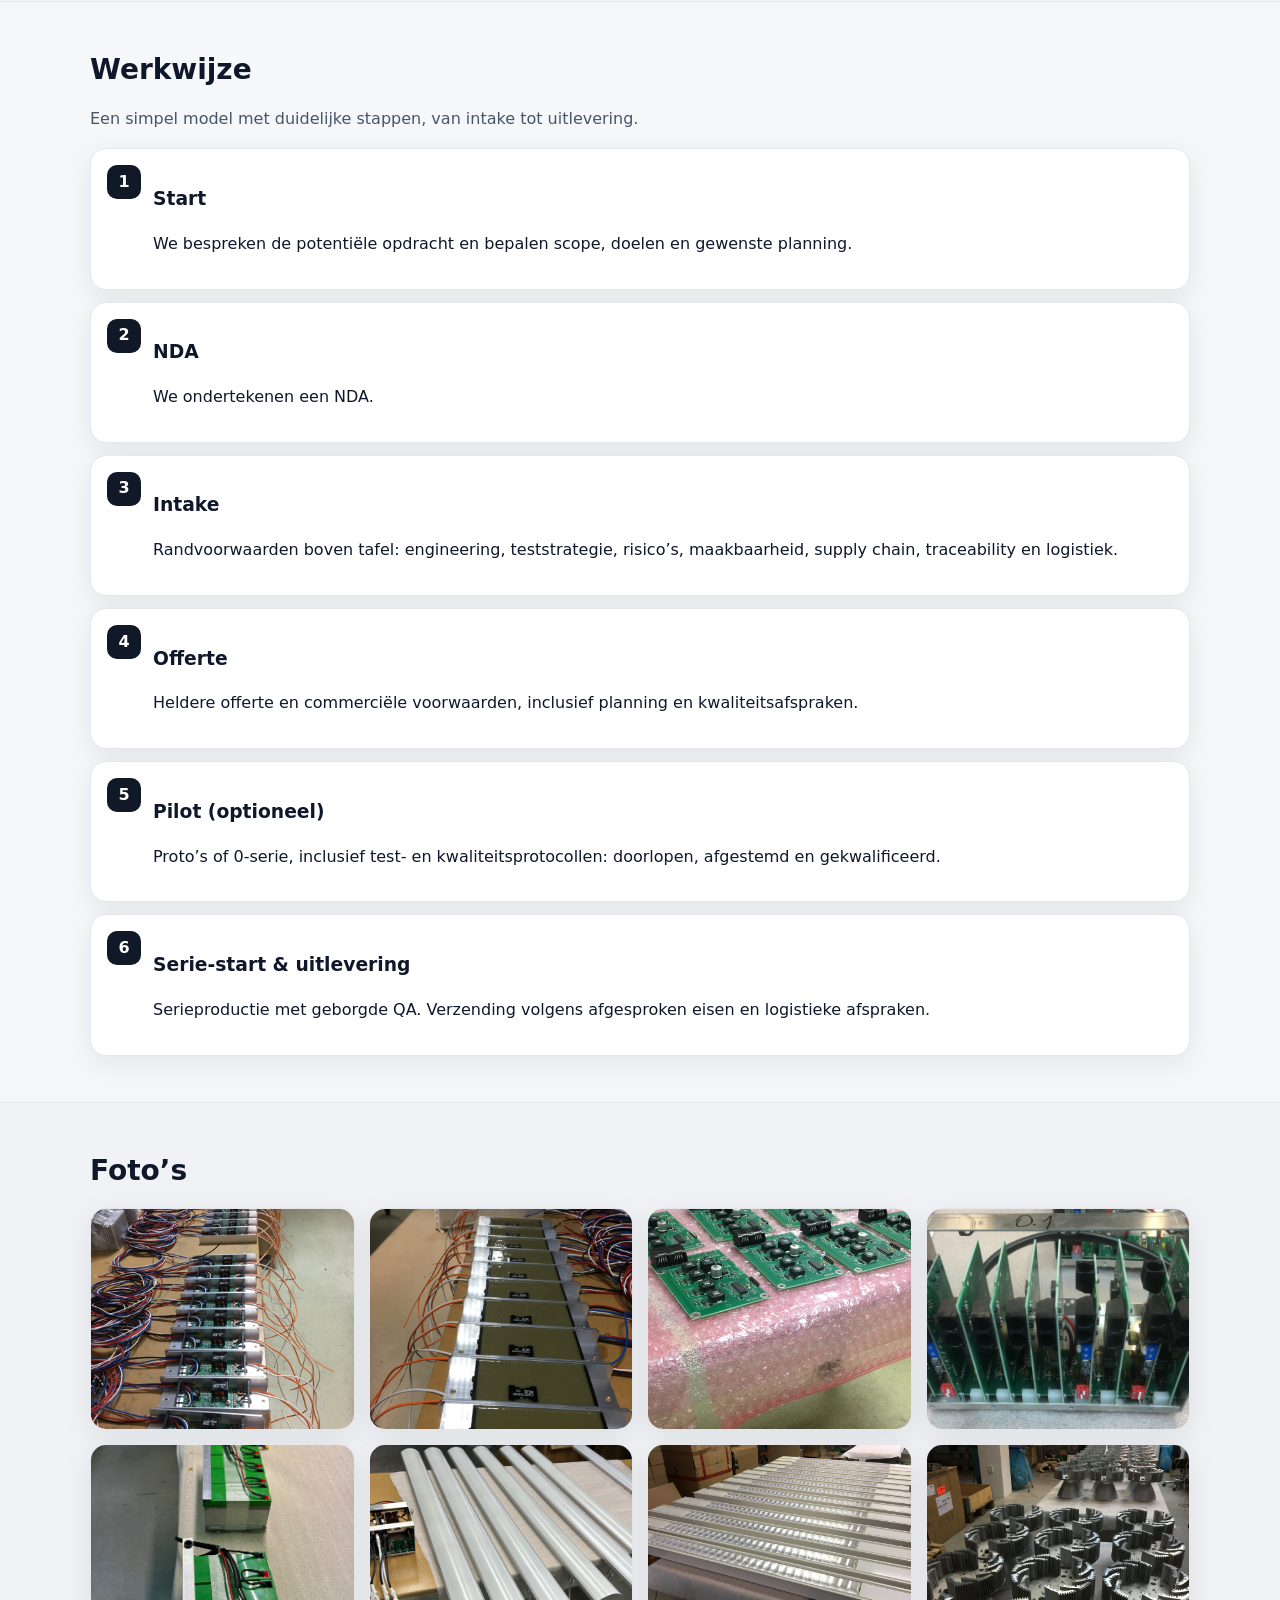
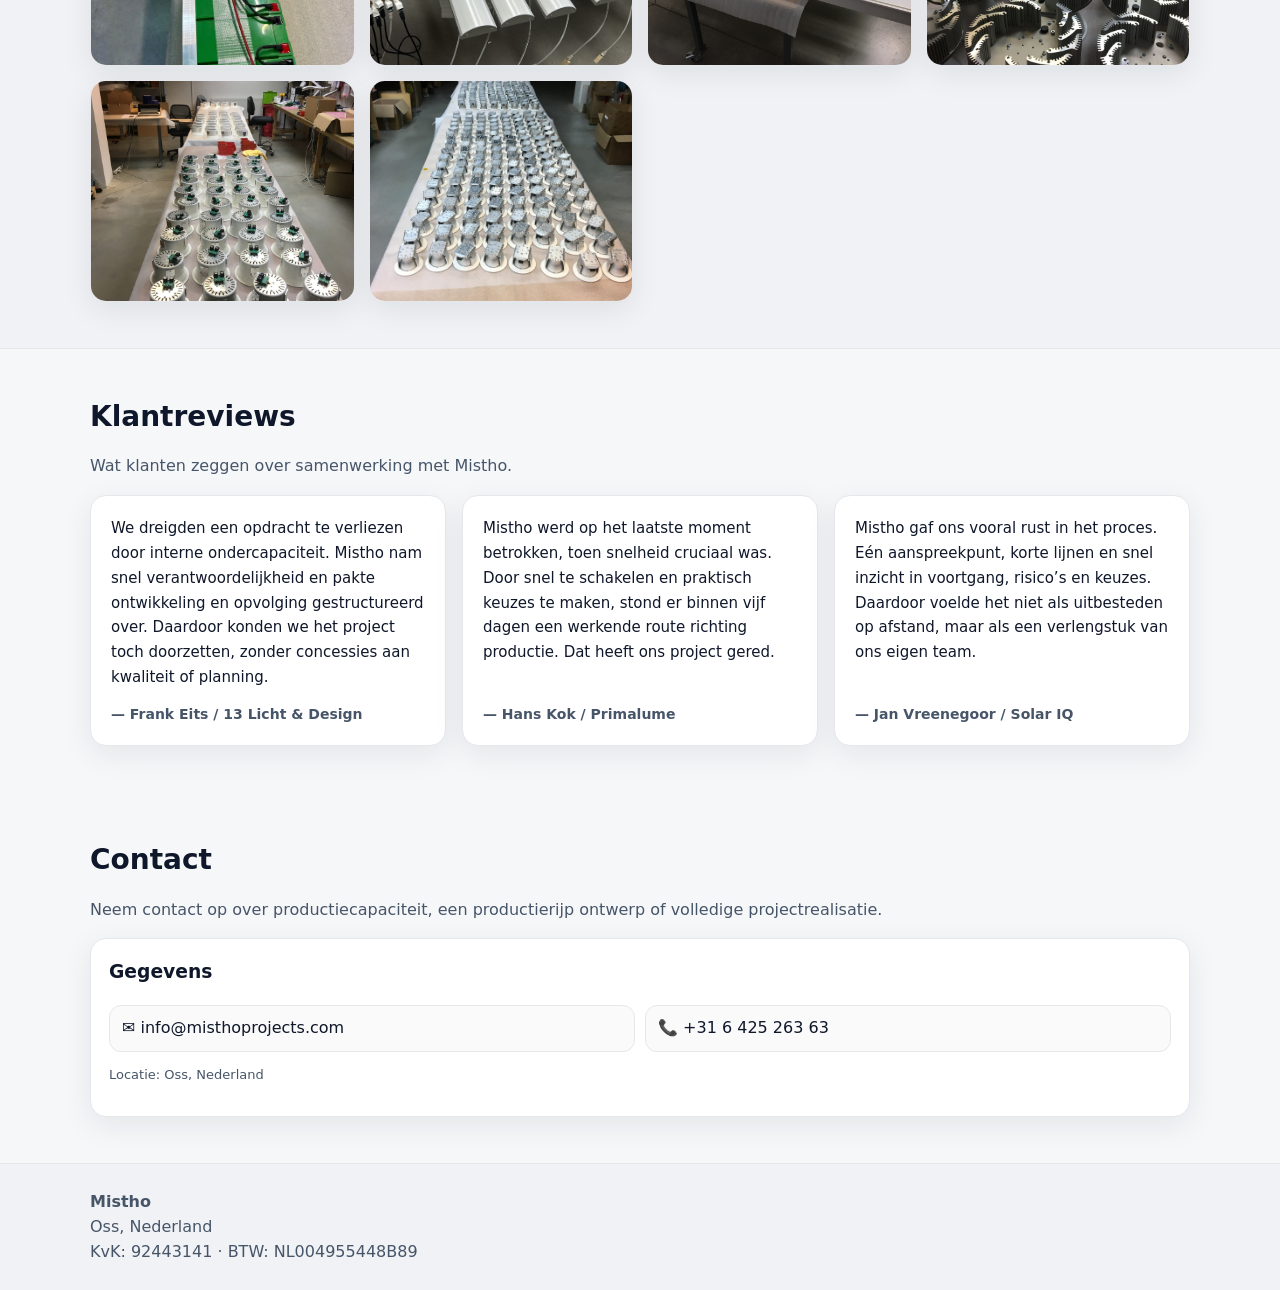
==== commit 6ea5263e: "Reposition Mistho around manufacturing across all languages" ====
--- a/index.html
+++ b/index.html
@@ -3,8 +3,8 @@
 <head>
   <meta charset="utf-8" />
   <meta name="viewport" content="width=device-width, initial-scale=1" />
-  <title>Mistho — Volledige uitbesteding van ontwikkeling tot productie</title>
-  <meta name="description" content="Mistho is uw partner voor volledige uitbesteding: van ontwikkeling tot en met productie. Ontwikkeling, productie en quality assurance met één Nederlands aanspreekpunt." />
+  <title>Mistho — Europese productie en technische projectrealisatie</title>
+  <meta name="description" content="Mistho realiseert technische producten en elektronica met productie als kern. Van productierijp ontwerp tot volledige engineering, industrialisatie en kwaliteitsborging." />
   <link rel="stylesheet" href="styles.css?v=18" />
 </head>
 
@@ -19,7 +19,7 @@
         <div class="brand-text">
           <div class="brand-name">Mistho</div>
           <div class="brand-tagline" data-i18n="brand_tagline">
-            Uw partner voor volledige uitbesteding · van ontwikkeling tot en met productie
+            Uw partner voor Europese productie en technische projectrealisatie
           </div>
         </div>
       </div>
@@ -74,12 +74,12 @@
       <div class="container hero-inner">
         <div class="hero-copy">
           <h1 data-i18n="hero_title">
-            Volledige uitbesteding, <span class="accent">zonder ruis</span>.
+            Van productierijp ontwerp tot <span class="accent">complete realisatie</span>.
           </h1>
           <p class="lead" data-i18n="hero_lead">
-            Mistho neemt complete projecten aan op het gebied van hard- en softwareontwikkeling, productontwikkeling en productie.
-            U heeft één aanspreekpunt in Nederland en een geïntegreerd delivery team in Europa voor engineering, industrialisatie,
-            productie en kwaliteit.
+            Mistho realiseert technische producten en elektronica, met productie als vaste kern. We sluiten aan op de fase en scope
+            van iedere opdracht: van productie en assemblage van een productierijp ontwerp tot volledige realisatie inclusief sourcing,
+            industrialisatie, engineering, testen en kwaliteitsborging.
           </p>
 
           <div class="cta-row">
@@ -88,7 +88,7 @@
           </div>
 
           <ul class="quick-points">
-            <li data-i18n="qp_1">✓ Extra capaciteit zonder overbelasting</li>
+            <li data-i18n="qp_1">✓ Flexibele scope: van productie tot complete realisatie</li>
             <li data-i18n="qp_2">✓ Leverbetrouwbaarheid binnen Europa</li>
             <li data-i18n="qp_3">✓ Kostenoptimalisatie met geborgde kwaliteit</li>
           </ul>
@@ -112,15 +112,16 @@
       <div class="container">
         <div class="section-head">
           <h2 data-i18n="about_title">Over Mistho</h2>
-          <p class="muted" data-i18n="about_sub">Eén aanspreekpunt, één plan, één team — van engineering tot productie.</p>
+          <p class="muted" data-i18n="about_sub">Eén Nederlands aanspreekpunt voor productie en technische projectrealisatie in Europa.</p>
         </div>
 
         <div class="grid-2">
           <div class="card">
             <h3 data-i18n="who_title">Wie we zijn</h3>
             <p data-i18n="who_text">
-              Mistho is uw Nederlandse aanspreekpunt voor volledige uitbesteding van ontwikkeling tot en met productie.
-              We organiseren engineering, industrialisatie, productie en quality assurance met een Europees delivery team en heldere communicatie.
+              Mistho is uw Nederlandse aanspreekpunt voor de realisatie van technische producten en elektronica. Productie vormt onze
+              kernactiviteit; afhankelijk van de opdracht organiseren we ook sourcing, industrialisatie, engineering, testen en
+              kwaliteitsborging binnen één professioneel aangestuurde Europese keten.
             </p>
           </div>
 
@@ -141,17 +142,18 @@
       <div class="container">
         <div class="section-head">
           <h2 data-i18n="scope_title">Scope</h2>
-          <p class="muted" data-i18n="scope_sub">Van ontwikkeling tot productie — inclusief testen en quality assurance.</p>
+          <p class="muted" data-i18n="scope_sub">Van de productie van een bestaand ontwerp tot volledige projectrealisatie — afgestemd op uw opdracht.</p>
         </div>
 
         <div class="grid-2">
           <div class="card">
             <h3 data-i18n="scope_what_title">Wat we doen</h3>
             <ul class="bullets">
-              <li data-i18n="scope_what_1">Ontwikkeling (hard- en software)</li>
-              <li data-i18n="scope_what_2">Productontwikkeling & industrialisatie</li>
-              <li data-i18n="scope_what_3">Productie</li>
-              <li data-i18n="scope_what_4">Testen / Quality Assurance</li>
+              <li data-i18n="scope_what_1">Productie & assemblage</li>
+              <li data-i18n="scope_what_2">Sourcing & supply chain</li>
+              <li data-i18n="scope_what_3">Productontwikkeling & industrialisatie</li>
+              <li data-i18n="scope_what_4">Hard- en softwareontwikkeling</li>
+              <li data-i18n="scope_what_5">Testen & Quality Assurance</li>
             </ul>
           </div>
 
@@ -170,7 +172,8 @@
         <div class="card help-card">
           <h3 data-i18n="help_title">Waar we mee helpen</h3>
           <p data-i18n="help_text">
-            Wanneer interne teams vol zitten, volumes groeien of er veel fluctuatie is, helpen we met:
+            Of uw ontwerp nu productierijp is of nog engineering en industrialisatie vraagt: we sluiten aan waar capaciteit,
+            expertise of ketenregie nodig is.
           </p>
           <ul class="bullets">
             <li data-i18n="help_1">Capaciteit uitbreiden</li>
@@ -318,7 +321,7 @@
       <div class="container">
         <div class="section-head">
           <h2 data-i18n="contact_title">Contact</h2>
-          <p class="muted" data-i18n="contact_sub">Neem contact op voor een intake of om een project te bespreken.</p>
+          <p class="muted" data-i18n="contact_sub">Neem contact op over productiecapaciteit, een productierijp ontwerp of volledige projectrealisatie.</p>
         </div>
 
         <div class="card">
@@ -355,11 +358,13 @@
   <script>
     const I18N = {
       nl: {
+        page_title: "Mistho — Europese productie en technische projectrealisatie",
+        meta_description: "Mistho realiseert technische producten en elektronica met productie als kern. Van productierijp ontwerp tot volledige engineering, industrialisatie en kwaliteitsborging.",
         menu_title: "Menu",
         lang_label: "Taal",
         nav_label: "Navigatie",
 
-        brand_tagline: "Uw partner voor volledige uitbesteding · van ontwikkeling tot en met productie",
+        brand_tagline: "Uw partner voor Europese productie en technische projectrealisatie",
 
         nav_about: "Over",
         nav_scope: "Scope",
@@ -368,12 +373,12 @@
         nav_reviews: "Reviews",
         nav_contact: "Contact",
 
-        hero_title: 'Volledige uitbesteding, <span class="accent">zonder ruis</span>.',
-        hero_lead: "Mistho neemt complete projecten aan op het gebied van hard- en softwareontwikkeling, productontwikkeling en productie. U heeft één aanspreekpunt in Nederland en een geïntegreerd delivery team in Europa voor engineering, industrialisatie, productie en kwaliteit.",
+        hero_title: 'Van productierijp ontwerp tot <span class="accent">complete realisatie</span>.',
+        hero_lead: "Mistho realiseert technische producten en elektronica, met productie als vaste kern. We sluiten aan op de fase en scope van iedere opdracht: van productie en assemblage van een productierijp ontwerp tot volledige realisatie inclusief sourcing, industrialisatie, engineering, testen en kwaliteitsborging.",
         cta_mail: "Mail direct",
         cta_process: "Bekijk werkwijze",
 
-        qp_1: "✓ Extra capaciteit zonder overbelasting",
+        qp_1: "✓ Flexibele scope: van productie tot complete realisatie",
         qp_2: "✓ Leverbetrouwbaarheid binnen Europa",
         qp_3: "✓ Kostenoptimalisatie met geborgde kwaliteit",
 
@@ -381,21 +386,22 @@
         location: "Locatie: Oss, Nederland",
 
         about_title: "Over Mistho",
-        about_sub: "Eén aanspreekpunt, één plan, één team — van engineering tot productie.",
+        about_sub: "Eén Nederlands aanspreekpunt voor productie en technische projectrealisatie in Europa.",
 
         who_title: "Wie we zijn",
-        who_text: "Mistho is uw Nederlandse aanspreekpunt voor volledige uitbesteding van ontwikkeling tot en met productie. We organiseren engineering, industrialisatie, productie en quality assurance met een Europees delivery team en heldere communicatie.",
+        who_text: "Mistho is uw Nederlandse aanspreekpunt voor de realisatie van technische producten en elektronica. Productie vormt onze kernactiviteit; afhankelijk van de opdracht organiseren we ook sourcing, industrialisatie, engineering, testen en kwaliteitsborging binnen één professioneel aangestuurde Europese keten.",
 
         team_title: "Ons delivery team",
         team_text: "We leveren via een vast delivery team: <strong>DPU</strong> voor productie en kwaliteit (Slowakije) en <strong>Badger</strong> voor engineering en industrialisatie (Ierland). Hierdoor blijft communicatie snel en worden faalkosten door misverstanden of onvolledige documentatie beperkt.",
 
         scope_title: "Scope",
-        scope_sub: "Van ontwikkeling tot productie — inclusief testen en quality assurance.",
+        scope_sub: "Van de productie van een bestaand ontwerp tot volledige projectrealisatie — afgestemd op uw opdracht.",
         scope_what_title: "Wat we doen",
-        scope_what_1: "Ontwikkeling (hard- en software)",
-        scope_what_2: "Productontwikkeling & industrialisatie",
-        scope_what_3: "Productie",
-        scope_what_4: "Testen / Quality Assurance",
+        scope_what_1: "Productie & assemblage",
+        scope_what_2: "Sourcing & supply chain",
+        scope_what_3: "Productontwikkeling & industrialisatie",
+        scope_what_4: "Hard- en softwareontwikkeling",
+        scope_what_5: "Testen & Quality Assurance",
 
         scope_sectors_title: "Ervaring in sectoren",
         sector_1: "Mobiliteit: automotive, EV, e-mobility",
@@ -405,7 +411,7 @@
         sector_5: "Commercieel: consumer durables",
 
         help_title: "Waar we mee helpen",
-        help_text: "Wanneer interne teams vol zitten, volumes groeien of er veel fluctuatie is, helpen we met:",
+        help_text: "Of uw ontwerp nu productierijp is of nog engineering en industrialisatie vraagt: we sluiten aan waar capaciteit, expertise of ketenregie nodig is.",
         help_1: "Capaciteit uitbreiden",
         help_2: "Leverbetrouwbaarheid borgen (EU delivery team)",
         help_3: "Kosten optimaliseren met kwaliteit op hoog niveau",
@@ -438,7 +444,7 @@
         review_4_author: "— Jan Vreenegoor / Solar IQ",
 
         contact_title: "Contact",
-        contact_sub: "Neem contact op voor een intake of om een project te bespreken.",
+        contact_sub: "Neem contact op over productiecapaciteit, een productierijp ontwerp of volledige projectrealisatie.",
         contact_details_title: "Gegevens",
         contact_location: "Locatie: Oss, Nederland",
 
@@ -446,11 +452,13 @@
       },
 
       en: {
+        page_title: "Mistho — European manufacturing and technical project delivery",
+        meta_description: "Mistho delivers technical products and electronics with manufacturing at its core—from production-ready designs to complete engineering, industrialization and quality assurance.",
         menu_title: "Menu",
         lang_label: "Language",
         nav_label: "Navigation",
 
-        brand_tagline: "Your partner for full outsourcing · from development through production",
+        brand_tagline: "Your partner for European manufacturing and technical project delivery",
 
         nav_about: "About",
         nav_scope: "Scope",
@@ -459,12 +467,12 @@
         nav_reviews: "Reviews",
         nav_contact: "Contact",
 
-        hero_title: 'Full outsourcing, <span class="accent">without noise</span>.',
-        hero_lead: "Mistho takes on complete projects in hardware & software engineering, product development and manufacturing. You get one point of contact in the Netherlands, backed by an integrated European delivery team for engineering, industrialization, production and quality.",
+        hero_title: 'From production-ready design to <span class="accent">complete delivery</span>.',
+        hero_lead: "Mistho delivers technical products and electronics, with manufacturing at the core. We adapt to the phase and scope of each assignment: from manufacturing and assembly of a production-ready design to complete delivery including sourcing, industrialization, engineering, testing and quality assurance.",
         cta_mail: "Email us",
         cta_process: "View process",
 
-        qp_1: "✓ Extra capacity without overloading teams",
+        qp_1: "✓ Flexible scope: from manufacturing to complete project delivery",
         qp_2: "✓ Reliable delivery within Europe",
         qp_3: "✓ Cost optimization with quality assured",
 
@@ -472,21 +480,22 @@
         location: "Location: Oss, Netherlands",
 
         about_title: "About Mistho",
-        about_sub: "One contact, one plan, one team — from engineering to production.",
+        about_sub: "One Netherlands-based point of contact for European manufacturing and technical project delivery.",
 
         who_title: "Who we are",
-        who_text: "Mistho is your Netherlands-based point of contact for full outsourcing from development through production. We coordinate engineering, industrialization, manufacturing and quality assurance with a European delivery team and clear communication.",
+        who_text: "Mistho is your Netherlands-based point of contact for the delivery of technical products and electronics. Manufacturing is our core activity; depending on the assignment, we also coordinate sourcing, industrialization, engineering, testing and quality assurance within one professionally managed European supply chain.",
 
         team_title: "Our delivery team",
         team_text: "We deliver through a fixed delivery team: <strong>DPU</strong> for manufacturing and quality (Slovakia) and <strong>Badger</strong> for engineering and industrialization (Ireland). This keeps communication fast and reduces failure costs caused by misunderstandings or incomplete documentation.",
 
         scope_title: "Scope",
-        scope_sub: "From development to production — including testing and quality assurance.",
+        scope_sub: "From manufacturing an existing design to full project delivery — tailored to your assignment.",
         scope_what_title: "What we do",
-        scope_what_1: "Engineering (hardware & software)",
-        scope_what_2: "Product development & industrialization",
-        scope_what_3: "Manufacturing",
-        scope_what_4: "Testing / Quality Assurance",
+        scope_what_1: "Manufacturing & assembly",
+        scope_what_2: "Sourcing & supply chain",
+        scope_what_3: "Product development & industrialization",
+        scope_what_4: "Hardware & software engineering",
+        scope_what_5: "Testing & Quality Assurance",
 
         scope_sectors_title: "Sector experience",
         sector_1: "Mobility: automotive, EV, e-mobility",
@@ -496,7 +505,7 @@
         sector_5: "Commercial: consumer durables",
 
         help_title: "How we help",
-        help_text: "When internal teams are full, volumes grow or demand fluctuates, we help you with:",
+        help_text: "Whether your design is production-ready or still requires engineering and industrialization, we step in wherever capacity, expertise or supply-chain coordination is needed.",
         help_1: "Scaling capacity",
         help_2: "Ensuring reliable delivery (EU delivery team)",
         help_3: "Optimizing costs while maintaining high quality",
@@ -529,7 +538,7 @@
         review_4_author: "— Jan Vreenegoor / Solar IQ",
 
         contact_title: "Contact",
-        contact_sub: "Get in touch for an intake or to discuss a project.",
+        contact_sub: "Contact us about manufacturing capacity, a production-ready design or full project delivery.",
         contact_details_title: "Details",
         contact_location: "Location: Oss, Netherlands",
 
@@ -537,11 +546,13 @@
       },
 
       es: {
+        page_title: "Mistho — Producción europea y ejecución de proyectos técnicos",
+        meta_description: "Mistho realiza productos técnicos y electrónicos con la producción como actividad central: desde diseños listos para fabricar hasta ingeniería, industrialización y aseguramiento de la calidad.",
         menu_title: "Menú",
         lang_label: "Idioma",
         nav_label: "Navegación",
 
-        brand_tagline: "Su socio para la externalización completa · desde el desarrollo hasta la producción",
+        brand_tagline: "Su socio para la producción europea y la ejecución de proyectos técnicos",
 
         nav_about: "Acerca de",
         nav_scope: "Alcance",
@@ -550,12 +561,12 @@
         nav_reviews: "Reseñas",
         nav_contact: "Contacto",
 
-        hero_title: 'Externalización completa, <span class="accent">sin ruido</span>.',
-        hero_lead: "Mistho asume proyectos completos en desarrollo de hardware y software, desarrollo de producto y producción. Usted dispone de un único punto de contacto en los Países Bajos y de un equipo europeo integrado para ingeniería, industrialización, producción y calidad.",
+        hero_title: 'Del diseño listo para producción a la <span class="accent">ejecución integral</span>.',
+        hero_lead: "Mistho se encarga de la realización de productos técnicos y electrónicos, con la producción como actividad central. Nos adaptamos a la fase y al alcance de cada encargo: desde la producción y el montaje de un diseño listo para fabricar hasta la ejecución integral, incluyendo aprovisionamiento, industrialización, ingeniería, pruebas y aseguramiento de la calidad.",
         cta_mail: "Enviar correo",
         cta_process: "Ver método de trabajo",
 
-        qp_1: "✓ Capacidad adicional sin sobrecargar al equipo",
+        qp_1: "✓ Alcance flexible: desde la producción hasta la ejecución integral",
         qp_2: "✓ Fiabilidad de entrega dentro de Europa",
         qp_3: "✓ Optimización de costes con calidad garantizada",
 
@@ -563,21 +574,22 @@
         location: "Ubicación: Oss, Países Bajos",
 
         about_title: "Sobre Mistho",
-        about_sub: "Un punto de contacto, un plan, un equipo — desde la ingeniería hasta la producción.",
+        about_sub: "Un único punto de contacto en los Países Bajos para producción europea y ejecución de proyectos técnicos.",
 
         who_title: "Quiénes somos",
-        who_text: "Mistho es su punto de contacto en los Países Bajos para la externalización completa desde el desarrollo hasta la producción. Organizamos ingeniería, industrialización, producción y aseguramiento de la calidad con un equipo europeo y una comunicación clara.",
+        who_text: "Mistho es su punto de contacto en los Países Bajos para la realización de productos técnicos y electrónicos. La producción es nuestra actividad principal; según el encargo, también coordinamos aprovisionamiento, industrialización, ingeniería, pruebas y aseguramiento de la calidad dentro de una cadena europea gestionada profesionalmente.",
 
         team_title: "Nuestro equipo de entrega",
         team_text: "Trabajamos con un equipo fijo: <strong>DPU</strong> para producción y calidad (Eslovaquia) y <strong>Badger</strong> para ingeniería e industrialización (Irlanda). Esto mantiene la comunicación ágil y reduce los costes derivados de malentendidos o documentación incompleta.",
 
         scope_title: "Alcance",
-        scope_sub: "Desde el desarrollo hasta la producción — incluyendo pruebas y aseguramiento de la calidad.",
+        scope_sub: "Desde la producción de un diseño existente hasta la ejecución integral del proyecto, adaptada a cada encargo.",
         scope_what_title: "Qué hacemos",
-        scope_what_1: "Desarrollo (hardware y software)",
-        scope_what_2: "Desarrollo de producto e industrialización",
-        scope_what_3: "Producción",
-        scope_what_4: "Pruebas / Aseguramiento de la calidad",
+        scope_what_1: "Producción y montaje",
+        scope_what_2: "Aprovisionamiento y cadena de suministro",
+        scope_what_3: "Desarrollo de producto e industrialización",
+        scope_what_4: "Ingeniería de hardware y software",
+        scope_what_5: "Pruebas y aseguramiento de la calidad",
 
         scope_sectors_title: "Experiencia por sectores",
         sector_1: "Movilidad: automoción, EV, e-mobility",
@@ -587,7 +599,7 @@
         sector_5: "Comercial: bienes de consumo duraderos",
 
         help_title: "En qué ayudamos",
-        help_text: "Cuando los equipos internos están saturados, los volúmenes crecen o hay mucha variación en la demanda, ayudamos con:",
+        help_text: "Tanto si su diseño está listo para producción como si aún requiere ingeniería e industrialización, nos incorporamos allí donde se necesiten capacidad, conocimiento especializado o coordinación de la cadena.",
         help_1: "Ampliar la capacidad",
         help_2: "Garantizar la fiabilidad de entrega (equipo europeo)",
         help_3: "Optimizar costes con un alto nivel de calidad",
@@ -620,7 +632,7 @@
         review_4_author: "— Jan Vreenegoor / Solar IQ",
 
         contact_title: "Contacto",
-        contact_sub: "Póngase en contacto para una reunión inicial o para hablar de un proyecto.",
+        contact_sub: "Consúltenos sobre capacidad de producción, un diseño listo para fabricar o la ejecución integral de un proyecto.",
         contact_details_title: "Datos",
         contact_location: "Ubicación: Oss, Países Bajos",
 
@@ -631,6 +643,8 @@
     function setLang(lang) {
       const dict = I18N[lang] || I18N.nl;
       document.documentElement.lang = lang;
+      document.title = dict.page_title;
+      document.querySelector('meta[name="description"]').setAttribute("content", dict.meta_description);
 
       document.querySelectorAll("[data-i18n]").forEach(el => {
         const key = el.getAttribute("data-i18n");
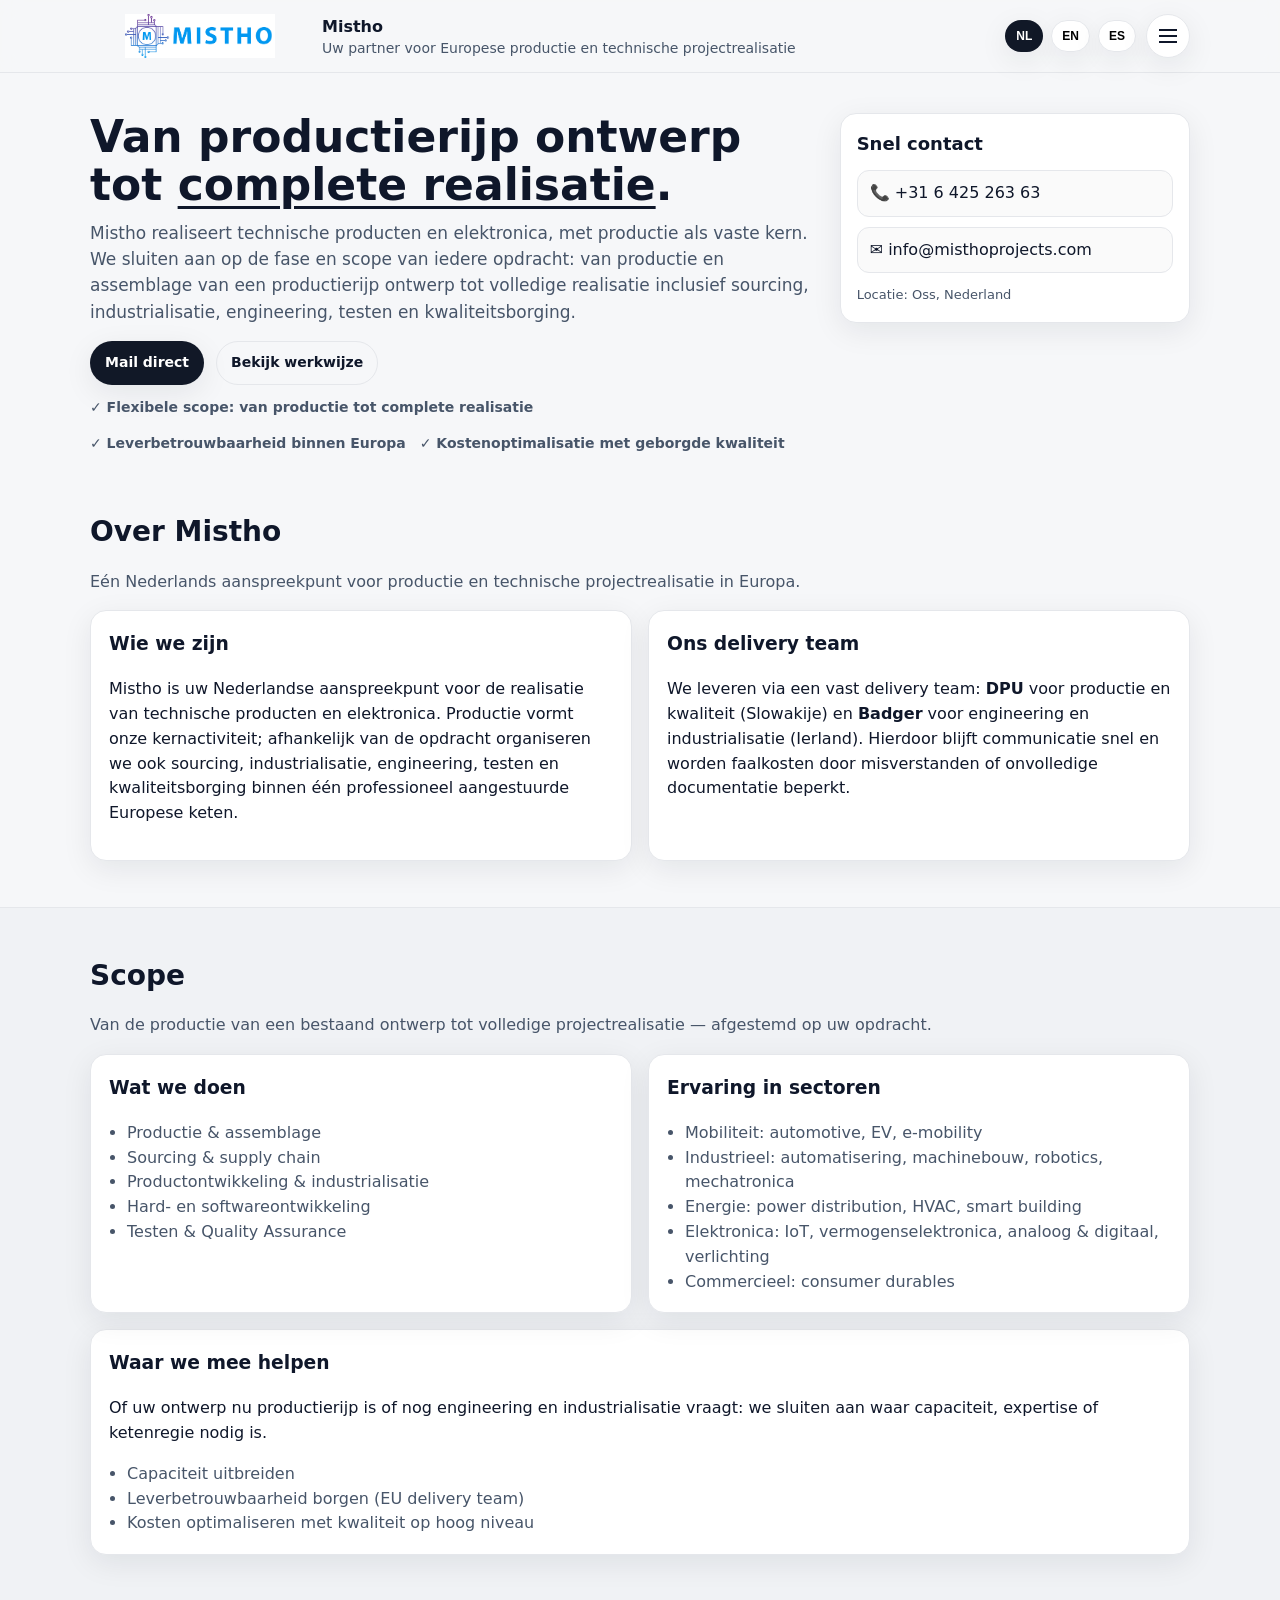
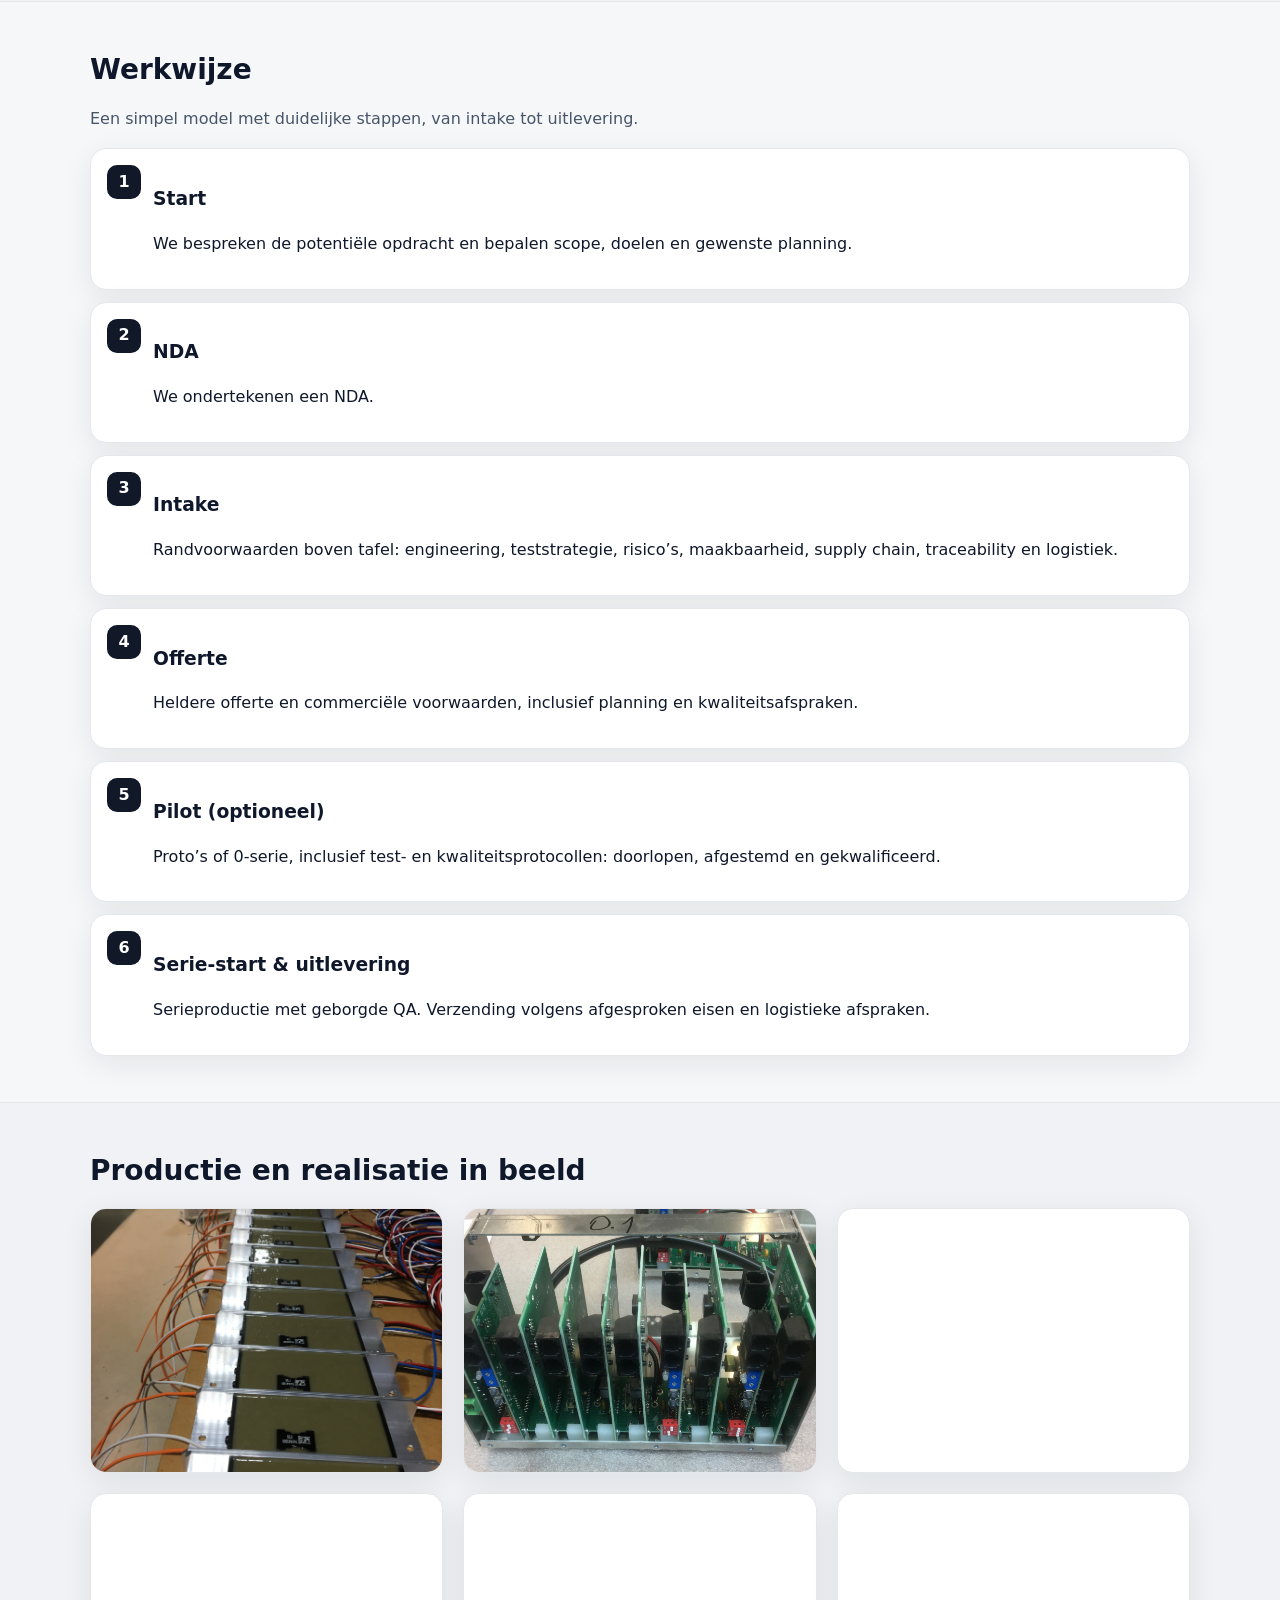
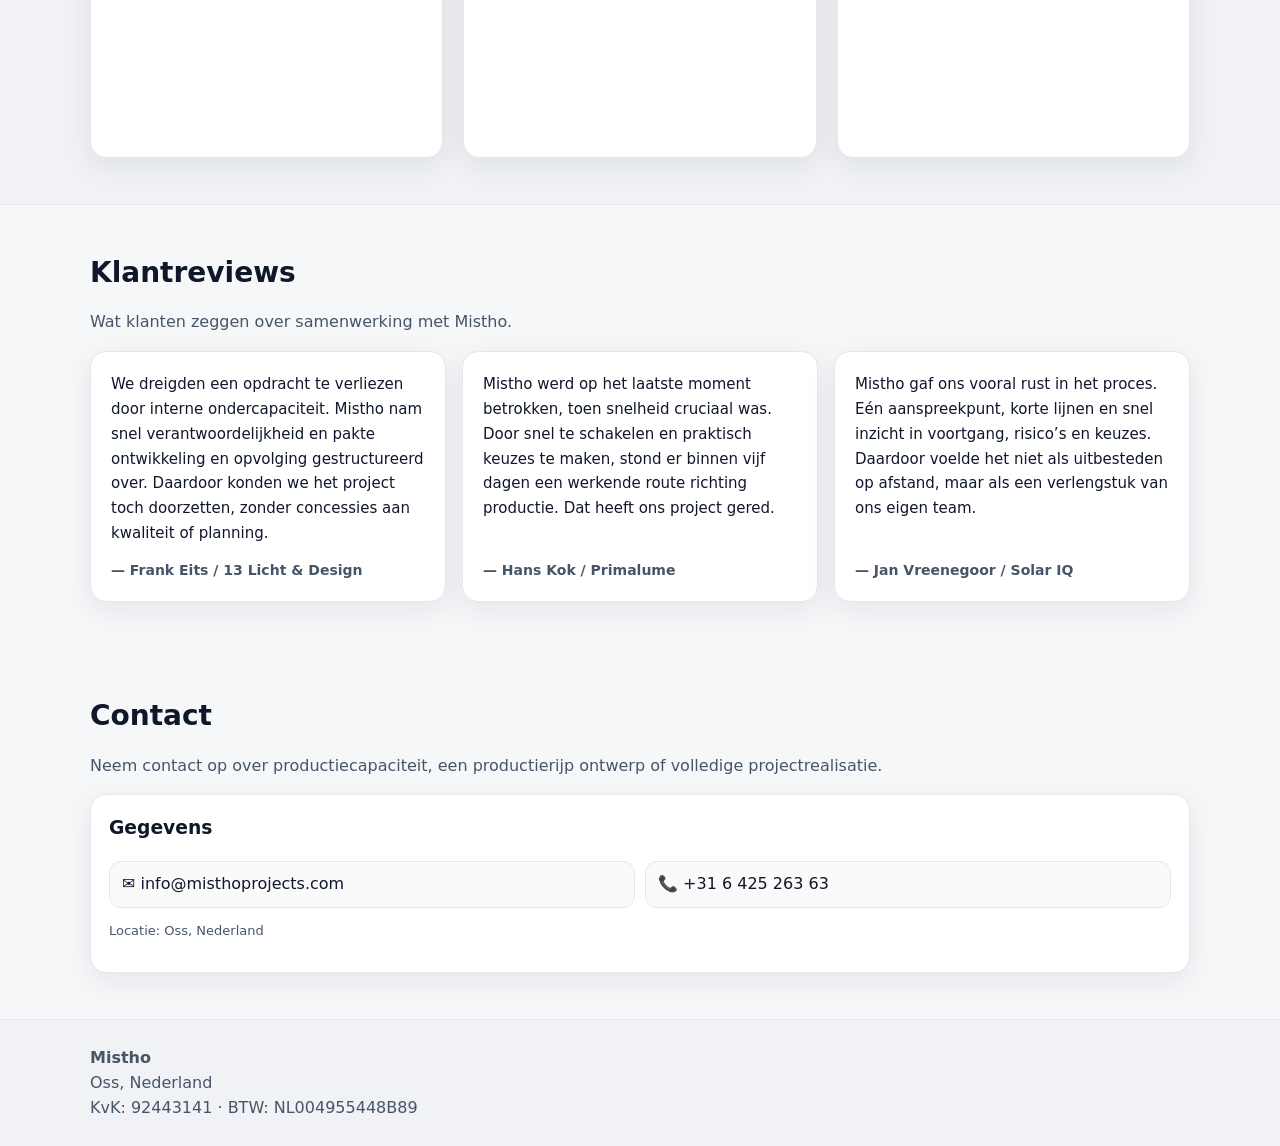
==== commit 18e0076f: "Curate multilingual project gallery" ====
--- a/index.html
+++ b/index.html
@@ -5,7 +5,7 @@
   <meta name="viewport" content="width=device-width, initial-scale=1" />
   <title>Mistho — Europese productie en technische projectrealisatie</title>
   <meta name="description" content="Mistho realiseert technische producten en elektronica met productie als kern. Van productierijp ontwerp tot volledige engineering, industrialisatie en kwaliteitsborging." />
-  <link rel="stylesheet" href="styles.css?v=18" />
+  <link rel="stylesheet" href="styles.css?v=19" />
 </head>
 
 <body>
@@ -245,39 +245,27 @@
     <section id="fotos" class="section alt">
       <div class="container">
         <div class="section-head">
-          <h2 data-i18n="photos_title">Foto’s</h2>
+          <h2 data-i18n="photos_title">Productie en realisatie in beeld</h2>
         </div>
 
         <div class="gallery">
           <figure class="photo">
-            <img class="lightbox-img" src="images/foto1.jpg" alt="Projectfoto 1" loading="lazy" />
+            <img class="lightbox-img" src="images/foto2.jpg" alt="Projectfoto 2" loading="lazy" decoding="async" />
           </figure>
           <figure class="photo">
-            <img class="lightbox-img" src="images/foto2.jpg" alt="Projectfoto 2" loading="lazy" />
+            <img class="lightbox-img" src="images/foto4.jpg" alt="Projectfoto 4" loading="lazy" decoding="async" />
           </figure>
           <figure class="photo">
-            <img class="lightbox-img" src="images/foto3.jpg" alt="Projectfoto 3" loading="lazy" />
+            <img class="lightbox-img" src="images/foto6.jpg" alt="Projectfoto 6" loading="lazy" decoding="async" />
           </figure>
           <figure class="photo">
-            <img class="lightbox-img" src="images/foto4.jpg" alt="Projectfoto 4" loading="lazy" />
+            <img class="lightbox-img" src="images/foto7.jpg" alt="Projectfoto 7" loading="lazy" decoding="async" />
           </figure>
           <figure class="photo">
-            <img class="lightbox-img" src="images/foto5.jpg" alt="Projectfoto 5" loading="lazy" />
+            <img class="lightbox-img" src="images/foto8.jpg" alt="Projectfoto 8" loading="lazy" decoding="async" />
           </figure>
           <figure class="photo">
-            <img class="lightbox-img" src="images/foto6.jpg" alt="Projectfoto 6" loading="lazy" />
-          </figure>
-          <figure class="photo">
-            <img class="lightbox-img" src="images/foto7.jpg" alt="Projectfoto 7" loading="lazy" />
-          </figure>
-          <figure class="photo">
-            <img class="lightbox-img" src="images/foto8.jpg" alt="Projectfoto 8" loading="lazy" />
-          </figure>
-          <figure class="photo">
-            <img class="lightbox-img" src="images/foto10.jpg" alt="Projectfoto 10" loading="lazy" />
-          </figure>
-          <figure class="photo">
-            <img class="lightbox-img" src="images/foto11.jpg" alt="Projectfoto 11" loading="lazy" />
+            <img class="lightbox-img" src="images/foto11.jpg" alt="Projectfoto 11" loading="lazy" decoding="async" />
           </figure>
         </div>
       </div>
@@ -431,7 +419,7 @@
         p6_title: "Serie-start & uitlevering",
         p6_text: "Serieproductie met geborgde QA. Verzending volgens afgesproken eisen en logistieke afspraken.",
 
-        photos_title: "Foto’s",
+        photos_title: "Productie en realisatie in beeld",
         photos_sub: "",
 
         reviews_title: "Klantreviews",
@@ -525,7 +513,7 @@
         p6_title: "Ramp-up & delivery",
         p6_text: "Series production with QA ensured. Shipping according to agreed requirements and logistics arrangements.",
 
-        photos_title: "Photos",
+        photos_title: "Production and project delivery in focus",
         photos_sub: "",
 
         reviews_title: "Customer reviews",
@@ -619,7 +607,7 @@
         p6_title: "Inicio de serie y entrega",
         p6_text: "Producción en serie con QA asegurada. Envío según los requisitos y acuerdos logísticos establecidos.",
 
-        photos_title: "Fotos",
+        photos_title: "Producción y realización de proyectos en imágenes",
         photos_sub: "",
 
         reviews_title: "Reseñas de clientes",
--- a/styles.css
+++ b/styles.css
@@ -396,8 +396,8 @@
 
 .gallery{
   display:grid;
-  grid-template-columns: repeat(auto-fit, minmax(240px, 1fr));
-  gap: 14px;
+  grid-template-columns: repeat(3, minmax(0, 1fr));
+  gap: 20px;
 }
 .photo{
   background: var(--bg2);
@@ -406,11 +406,13 @@
   overflow:hidden;
   box-shadow: var(--shadow);
   margin:0;
+  aspect-ratio: 4 / 3;
 }
 .photo img{
   width:100%;
-  height: 220px;
+  height:100%;
   object-fit: cover;
+  object-position: center;
   display:block;
   cursor: zoom-in;
 }
@@ -511,7 +513,7 @@
 @media (max-width: 900px){
   .hero-inner{ grid-template-columns: 1fr; }
   .grid-2{ grid-template-columns: 1fr; }
-  .gallery{ grid-template-columns: 1fr; }
+  .gallery{ grid-template-columns: repeat(2, minmax(0, 1fr)); }
   .reviews-grid{ grid-template-columns: 1fr; }
 
   .brand-tagline{ font-size: 13px; }
@@ -535,6 +537,11 @@
 }
 
 @media (max-width: 640px){
+  .gallery{
+    grid-template-columns: 1fr;
+    gap: 14px;
+  }
+
   .header-lang .lang-btn{
     padding: 7px 9px;
     font-size: 11px;
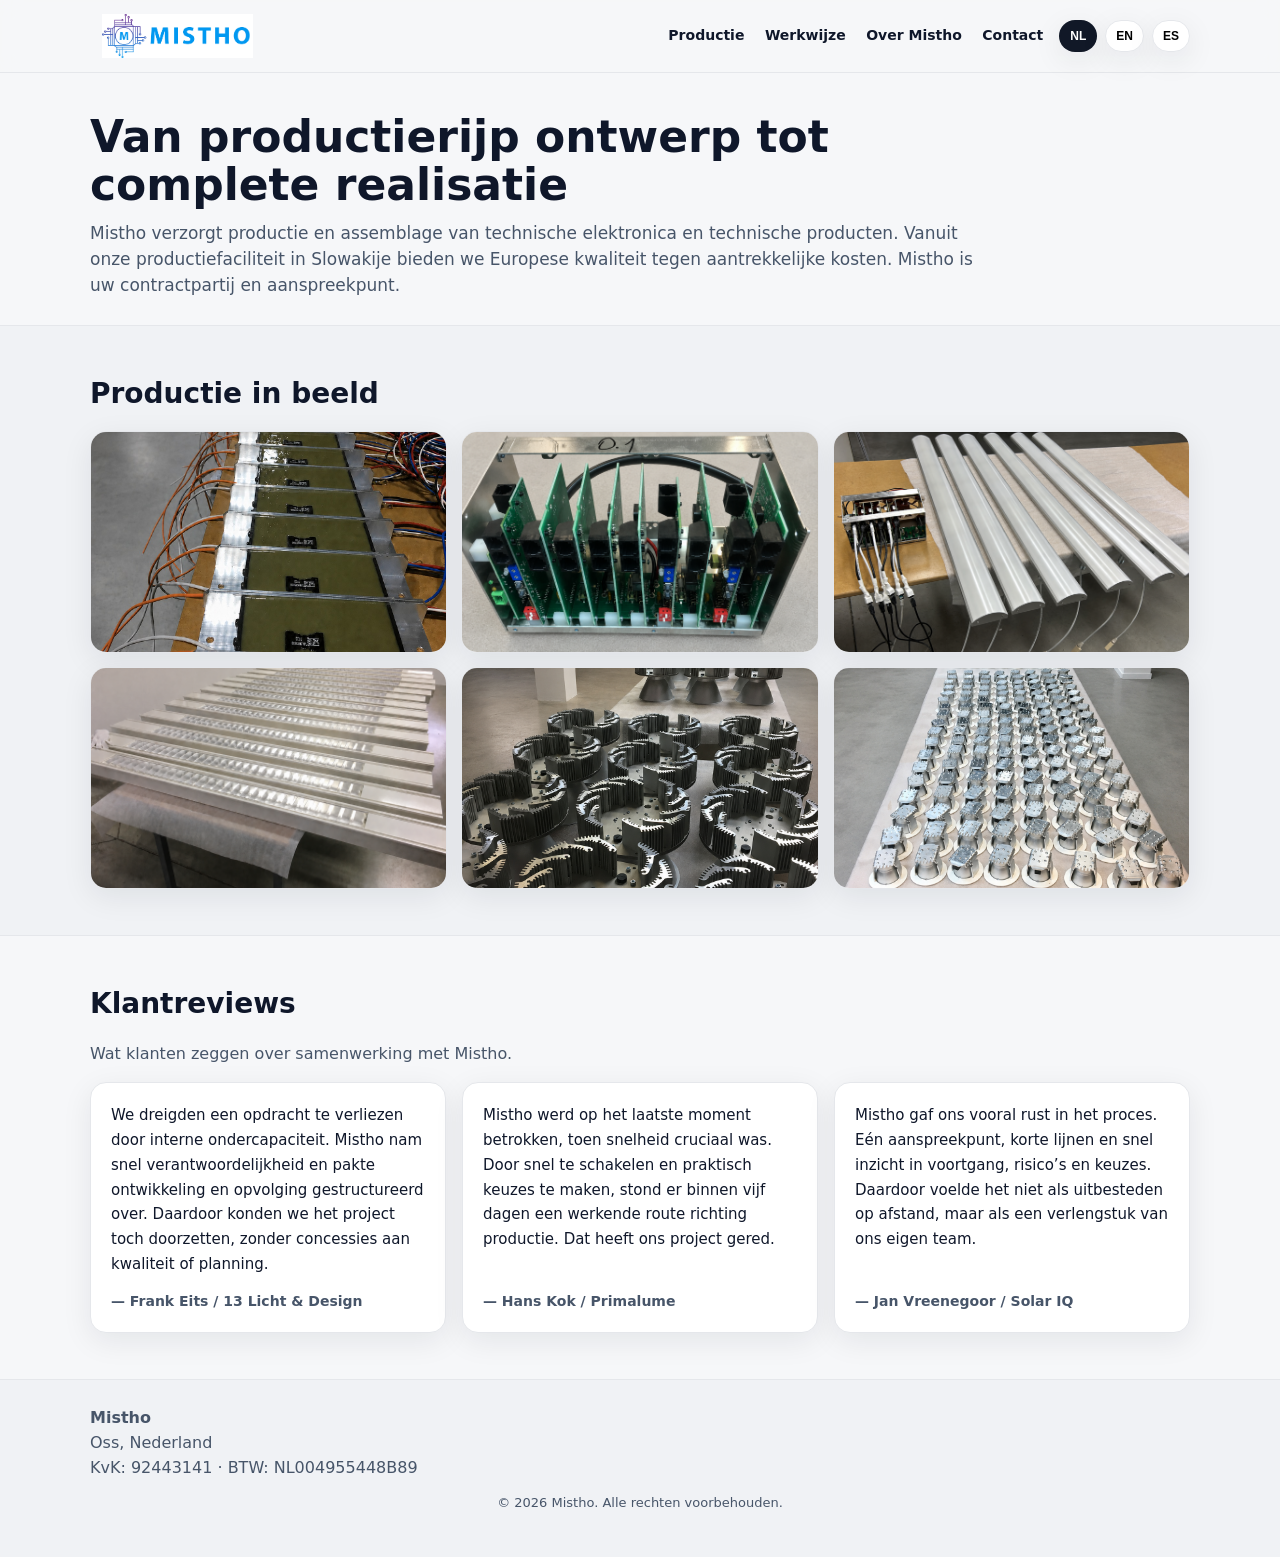
==== commit f01a2005: "Prepare approved multi-page Mistho website and Resend contact form for production" ====
--- a/index.html
+++ b/index.html
@@ -1,737 +1,588 @@
-<!doctype html>
-<html lang="nl">
-<head>
-  <meta charset="utf-8" />
-  <meta name="viewport" content="width=device-width, initial-scale=1" />
-  <title>Mistho — Europese productie en technische projectrealisatie</title>
-  <meta name="description" content="Mistho realiseert technische producten en elektronica met productie als kern. Van productierijp ontwerp tot volledige engineering, industrialisatie en kwaliteitsborging." />
-  <link rel="stylesheet" href="styles.css?v=19" />
-</head>
-
-<body>
-  <header class="header">
-    <div class="container header-inner">
-      <div class="brand">
-        <div class="logo">
-          <img class="logo-img" src="images/logo-mistho.jpg" alt="Mistho logo" />
-        </div>
-
-        <div class="brand-text">
-          <div class="brand-name">Mistho</div>
-          <div class="brand-tagline" data-i18n="brand_tagline">
-            Uw partner voor Europese productie en technische projectrealisatie
-          </div>
-        </div>
-      </div>
-
-      <div class="header-actions">
-        <div class="header-lang" aria-label="Language switch">
-          <button class="lang-btn is-active" type="button" data-lang="nl">NL</button>
-          <button class="lang-btn" type="button" data-lang="en">EN</button>
-          <button class="lang-btn" type="button" data-lang="es">ES</button>
-        </div>
-
-        <button class="menu-btn" type="button" aria-label="Open menu" aria-expanded="false" aria-controls="mobileMenu">
-          <span class="menu-icon" aria-hidden="true"></span>
-        </button>
-      </div>
-    </div>
-  </header>
-
-  <div class="menu-overlay" id="menuOverlay" hidden></div>
-
-  <aside class="mobile-drawer" id="mobileMenu" aria-hidden="true" hidden>
-    <div class="drawer-head">
-      <div class="drawer-title" data-i18n="menu_title">Menu</div>
-      <button class="drawer-close" type="button" aria-label="Close menu">✕</button>
-    </div>
-
-    <div class="drawer-section">
-      <div class="drawer-label" data-i18n="lang_label">Taal</div>
-      <div class="drawer-lang" aria-label="Language switch">
-        <button class="lang-btn is-active" type="button" data-lang="nl">NL</button>
-        <button class="lang-btn" type="button" data-lang="en">EN</button>
-        <button class="lang-btn" type="button" data-lang="es">ES</button>
-      </div>
-    </div>
-
-    <div class="drawer-section">
-      <div class="drawer-label" data-i18n="nav_label">Navigatie</div>
-      <nav class="drawer-links" aria-label="Navigation">
-        <a href="#over" class="drawer-link" data-i18n="nav_about">Over</a>
-        <a href="#scope" class="drawer-link" data-i18n="nav_scope">Scope</a>
-        <a href="#werkwijze" class="drawer-link" data-i18n="nav_process">Werkwijze</a>
-        <a href="#fotos" class="drawer-link" data-i18n="nav_photos">Foto’s</a>
-        <a href="#reviews" class="drawer-link" data-i18n="nav_reviews">Reviews</a>
-        <a href="#contact" class="drawer-link drawer-link-cta" data-i18n="nav_contact">Contact</a>
-      </nav>
-    </div>
-  </aside>
-
-  <main>
-    <!-- HERO -->
-    <section class="hero">
-      <div class="container hero-inner">
-        <div class="hero-copy">
-          <h1 data-i18n="hero_title">
-            Van productierijp ontwerp tot <span class="accent">complete realisatie</span>.
-          </h1>
-          <p class="lead" data-i18n="hero_lead">
-            Mistho realiseert technische producten en elektronica, met productie als vaste kern. We sluiten aan op de fase en scope
-            van iedere opdracht: van productie en assemblage van een productierijp ontwerp tot volledige realisatie inclusief sourcing,
-            industrialisatie, engineering, testen en kwaliteitsborging.
-          </p>
-
-          <div class="cta-row">
-            <a class="btn primary" href="mailto:info@misthoprojects.com" data-i18n="cta_mail">Mail direct</a>
-            <a class="btn ghost" href="#werkwijze" data-i18n="cta_process">Bekijk werkwijze</a>
-          </div>
-
-          <ul class="quick-points">
-            <li data-i18n="qp_1">✓ Flexibele scope: van productie tot complete realisatie</li>
-            <li data-i18n="qp_2">✓ Leverbetrouwbaarheid binnen Europa</li>
-            <li data-i18n="qp_3">✓ Kostenoptimalisatie met geborgde kwaliteit</li>
-          </ul>
-        </div>
-
-        <div class="hero-card">
-          <h2 data-i18n="quick_contact_title">Snel contact</h2>
-
-          <div class="contact-list">
-            <div class="contact-item">📞 +31 6 425 263 63</div>
-            <div class="contact-item">✉️ info@misthoprojects.com</div>
-          </div>
-
-          <div class="small muted" data-i18n="location">Locatie: Oss, Nederland</div>
-        </div>
-      </div>
-    </section>
-
-    <!-- OVER -->
-    <section id="over" class="section">
-      <div class="container">
-        <div class="section-head">
-          <h2 data-i18n="about_title">Over Mistho</h2>
-          <p class="muted" data-i18n="about_sub">Eén Nederlands aanspreekpunt voor productie en technische projectrealisatie in Europa.</p>
-        </div>
-
-        <div class="grid-2">
-          <div class="card">
-            <h3 data-i18n="who_title">Wie we zijn</h3>
-            <p data-i18n="who_text">
-              Mistho is uw Nederlandse aanspreekpunt voor de realisatie van technische producten en elektronica. Productie vormt onze
-              kernactiviteit; afhankelijk van de opdracht organiseren we ook sourcing, industrialisatie, engineering, testen en
-              kwaliteitsborging binnen één professioneel aangestuurde Europese keten.
-            </p>
-          </div>
-
-          <div class="card">
-            <h3 data-i18n="team_title">Ons delivery team</h3>
-            <p data-i18n="team_text">
-              We leveren via een vast delivery team: <strong>DPU</strong> voor productie en kwaliteit (Slowakije) en <strong>Badger</strong>
-              voor engineering en industrialisatie (Ierland). Hierdoor blijft communicatie snel en worden faalkosten door misverstanden
-              of onvolledige documentatie beperkt.
-            </p>
-          </div>
-        </div>
-      </div>
-    </section>
-
-    <!-- SCOPE -->
-    <section id="scope" class="section alt">
-      <div class="container">
-        <div class="section-head">
-          <h2 data-i18n="scope_title">Scope</h2>
-          <p class="muted" data-i18n="scope_sub">Van de productie van een bestaand ontwerp tot volledige projectrealisatie — afgestemd op uw opdracht.</p>
-        </div>
-
-        <div class="grid-2">
-          <div class="card">
-            <h3 data-i18n="scope_what_title">Wat we doen</h3>
-            <ul class="bullets">
-              <li data-i18n="scope_what_1">Productie & assemblage</li>
-              <li data-i18n="scope_what_2">Sourcing & supply chain</li>
-              <li data-i18n="scope_what_3">Productontwikkeling & industrialisatie</li>
-              <li data-i18n="scope_what_4">Hard- en softwareontwikkeling</li>
-              <li data-i18n="scope_what_5">Testen & Quality Assurance</li>
-            </ul>
-          </div>
-
-          <div class="card">
-            <h3 data-i18n="scope_sectors_title">Ervaring in sectoren</h3>
-            <ul class="bullets">
-              <li data-i18n="sector_1">Mobiliteit: automotive, EV, e-mobility</li>
-              <li data-i18n="sector_2">Industrieel: automatisering, machinebouw, robotics, mechatronica</li>
-              <li data-i18n="sector_3">Energie: power distribution, HVAC, smart building</li>
-              <li data-i18n="sector_4">Elektronica: IoT, vermogenselektronica, analoog & digitaal, verlichting</li>
-              <li data-i18n="sector_5">Commercieel: consumer durables</li>
-            </ul>
-          </div>
-        </div>
-
-        <div class="card help-card">
-          <h3 data-i18n="help_title">Waar we mee helpen</h3>
-          <p data-i18n="help_text">
-            Of uw ontwerp nu productierijp is of nog engineering en industrialisatie vraagt: we sluiten aan waar capaciteit,
-            expertise of ketenregie nodig is.
-          </p>
-          <ul class="bullets">
-            <li data-i18n="help_1">Capaciteit uitbreiden</li>
-            <li data-i18n="help_2">Leverbetrouwbaarheid borgen (EU delivery team)</li>
-            <li data-i18n="help_3">Kosten optimaliseren met kwaliteit op hoog niveau</li>
-          </ul>
-        </div>
-      </div>
-    </section>
-
-    <!-- WERKWIJZE -->
-    <section id="werkwijze" class="section">
-      <div class="container">
-        <div class="section-head">
-          <h2 data-i18n="process_title">Werkwijze</h2>
-          <p class="muted" data-i18n="process_sub">Een simpel model met duidelijke stappen, van intake tot uitlevering.</p>
-        </div>
-
-        <ol class="steps">
-          <li class="step">
-            <div class="step-num">1</div>
-            <div>
-              <h3 data-i18n="p1_title">Start</h3>
-              <p data-i18n="p1_text">We bespreken de potentiële opdracht en bepalen scope, doelen en gewenste planning.</p>
-            </div>
-          </li>
-          <li class="step">
-            <div class="step-num">2</div>
-            <div>
-              <h3 data-i18n="p2_title">NDA</h3>
-              <p data-i18n="p2_text">We ondertekenen een NDA.</p>
-            </div>
-          </li>
-          <li class="step">
-            <div class="step-num">3</div>
-            <div>
-              <h3 data-i18n="p3_title">Intake</h3>
-              <p data-i18n="p3_text">
-                Randvoorwaarden boven tafel: engineering, teststrategie, risico’s, maakbaarheid, supply chain, traceability en logistiek.
-              </p>
-            </div>
-          </li>
-          <li class="step">
-            <div class="step-num">4</div>
-            <div>
-              <h3 data-i18n="p4_title">Offerte</h3>
-              <p data-i18n="p4_text">Heldere offerte en commerciële voorwaarden, inclusief planning en kwaliteitsafspraken.</p>
-            </div>
-          </li>
-          <li class="step">
-            <div class="step-num">5</div>
-            <div>
-              <h3 data-i18n="p5_title">Pilot (optioneel)</h3>
-              <p data-i18n="p5_text">Proto’s of 0-serie, inclusief test- en kwaliteitsprotocollen: doorlopen, afgestemd en gekwalificeerd.</p>
-            </div>
-          </li>
-          <li class="step">
-            <div class="step-num">6</div>
-            <div>
-              <h3 data-i18n="p6_title">Serie-start & uitlevering</h3>
-              <p data-i18n="p6_text">Serieproductie met geborgde QA. Verzending volgens afgesproken eisen en logistieke afspraken.</p>
-            </div>
-          </li>
-        </ol>
-      </div>
-    </section>
-
-    <!-- FOTO'S -->
-    <section id="fotos" class="section alt">
-      <div class="container">
-        <div class="section-head">
-          <h2 data-i18n="photos_title">Productie en realisatie in beeld</h2>
-        </div>
-
-        <div class="gallery">
-          <figure class="photo">
-            <img class="lightbox-img" src="images/foto2.jpg" alt="Projectfoto 2" loading="lazy" decoding="async" />
-          </figure>
-          <figure class="photo">
-            <img class="lightbox-img" src="images/foto4.jpg" alt="Projectfoto 4" loading="lazy" decoding="async" />
-          </figure>
-          <figure class="photo">
-            <img class="lightbox-img" src="images/foto6.jpg" alt="Projectfoto 6" loading="lazy" decoding="async" />
-          </figure>
-          <figure class="photo">
-            <img class="lightbox-img" src="images/foto7.jpg" alt="Projectfoto 7" loading="lazy" decoding="async" />
-          </figure>
-          <figure class="photo">
-            <img class="lightbox-img" src="images/foto8.jpg" alt="Projectfoto 8" loading="lazy" decoding="async" />
-          </figure>
-          <figure class="photo">
-            <img class="lightbox-img" src="images/foto11.jpg" alt="Projectfoto 11" loading="lazy" decoding="async" />
-          </figure>
-        </div>
-      </div>
-    </section>
-
-    <!-- REVIEWS -->
-    <section id="reviews" class="section">
-      <div class="container">
-        <div class="section-head">
-          <h2 data-i18n="reviews_title">Klantreviews</h2>
-          <p class="muted" data-i18n="reviews_sub">Wat klanten zeggen over samenwerking met Mistho.</p>
-        </div>
-
-        <div class="reviews-grid">
-          <article class="review-card">
-            <p class="review-text" data-i18n="review_1_text">
-              We dreigden een opdracht te verliezen door interne ondercapaciteit. Mistho nam snel verantwoordelijkheid en pakte ontwikkeling en opvolging gestructureerd over. Daardoor konden we het project toch doorzetten, zonder concessies aan kwaliteit of planning.
-            </p>
-            <div class="review-author" data-i18n="review_1_author">— Frank Eits / 13 Licht & Design</div>
-          </article>
-
-          <article class="review-card">
-            <p class="review-text" data-i18n="review_2_text">
-              Mistho werd op het laatste moment betrokken, toen snelheid cruciaal was. Door snel te schakelen en praktisch keuzes te maken, stond er binnen vijf dagen een werkende route richting productie. Dat heeft ons project gered.
-            </p>
-            <div class="review-author" data-i18n="review_2_author">— Hans Kok / Primalume</div>
-          </article>
-
-          <article class="review-card">
-            <p class="review-text" data-i18n="review_4_text">
-              Mistho gaf ons vooral rust in het proces. Eén aanspreekpunt, korte lijnen en snel inzicht in voortgang, risico’s en keuzes. Daardoor voelde het niet als uitbesteden op afstand, maar als een verlengstuk van ons eigen team.
-            </p>
-            <div class="review-author" data-i18n="review_4_author">— Jan Vreenegoor / Solar IQ</div>
-          </article>
-        </div>
-      </div>
-    </section>
-
-    <!-- CONTACT -->
-    <section id="contact" class="section">
-      <div class="container">
-        <div class="section-head">
-          <h2 data-i18n="contact_title">Contact</h2>
-          <p class="muted" data-i18n="contact_sub">Neem contact op over productiecapaciteit, een productierijp ontwerp of volledige projectrealisatie.</p>
-        </div>
-
-        <div class="card">
-          <h3 data-i18n="contact_details_title">Gegevens</h3>
-
-          <div class="contact-inline">
-            <div class="contact-item">✉️ info@misthoprojects.com</div>
-            <div class="contact-item">📞 +31 6 425 263 63</div>
-          </div>
-
-          <p class="muted small" data-i18n="contact_location">Locatie: Oss, Nederland</p>
-        </div>
-      </div>
-    </section>
-  </main>
-
-  <footer class="footer">
-    <div class="container footer-inner">
-      <div>
-        <strong>Mistho</strong><br />
-        <span data-i18n="footer_loc">Oss, Nederland</span><br />
-        KvK: 92443141 · BTW: NL004955448B89
-      </div>
-    </div>
-  </footer>
-
-  <div class="lightbox" id="lightbox" hidden aria-hidden="true" role="dialog" aria-modal="true">
-    <div class="lightbox-inner">
-      <button class="lightbox-close" type="button" aria-label="Close image">✕</button>
-      <img id="lightboxImage" alt="" />
-    </div>
-  </div>
-
-  <script>
-    const I18N = {
-      nl: {
-        page_title: "Mistho — Europese productie en technische projectrealisatie",
-        meta_description: "Mistho realiseert technische producten en elektronica met productie als kern. Van productierijp ontwerp tot volledige engineering, industrialisatie en kwaliteitsborging.",
-        menu_title: "Menu",
-        lang_label: "Taal",
-        nav_label: "Navigatie",
-
-        brand_tagline: "Uw partner voor Europese productie en technische projectrealisatie",
-
-        nav_about: "Over",
-        nav_scope: "Scope",
-        nav_process: "Werkwijze",
-        nav_photos: "Foto’s",
-        nav_reviews: "Reviews",
-        nav_contact: "Contact",
-
-        hero_title: 'Van productierijp ontwerp tot <span class="accent">complete realisatie</span>.',
-        hero_lead: "Mistho realiseert technische producten en elektronica, met productie als vaste kern. We sluiten aan op de fase en scope van iedere opdracht: van productie en assemblage van een productierijp ontwerp tot volledige realisatie inclusief sourcing, industrialisatie, engineering, testen en kwaliteitsborging.",
-        cta_mail: "Mail direct",
-        cta_process: "Bekijk werkwijze",
-
-        qp_1: "✓ Flexibele scope: van productie tot complete realisatie",
-        qp_2: "✓ Leverbetrouwbaarheid binnen Europa",
-        qp_3: "✓ Kostenoptimalisatie met geborgde kwaliteit",
-
-        quick_contact_title: "Snel contact",
-        location: "Locatie: Oss, Nederland",
-
-        about_title: "Over Mistho",
-        about_sub: "Eén Nederlands aanspreekpunt voor productie en technische projectrealisatie in Europa.",
-
-        who_title: "Wie we zijn",
-        who_text: "Mistho is uw Nederlandse aanspreekpunt voor de realisatie van technische producten en elektronica. Productie vormt onze kernactiviteit; afhankelijk van de opdracht organiseren we ook sourcing, industrialisatie, engineering, testen en kwaliteitsborging binnen één professioneel aangestuurde Europese keten.",
-
-        team_title: "Ons delivery team",
-        team_text: "We leveren via een vast delivery team: <strong>DPU</strong> voor productie en kwaliteit (Slowakije) en <strong>Badger</strong> voor engineering en industrialisatie (Ierland). Hierdoor blijft communicatie snel en worden faalkosten door misverstanden of onvolledige documentatie beperkt.",
-
-        scope_title: "Scope",
-        scope_sub: "Van de productie van een bestaand ontwerp tot volledige projectrealisatie — afgestemd op uw opdracht.",
-        scope_what_title: "Wat we doen",
-        scope_what_1: "Productie & assemblage",
-        scope_what_2: "Sourcing & supply chain",
-        scope_what_3: "Productontwikkeling & industrialisatie",
-        scope_what_4: "Hard- en softwareontwikkeling",
-        scope_what_5: "Testen & Quality Assurance",
-
-        scope_sectors_title: "Ervaring in sectoren",
-        sector_1: "Mobiliteit: automotive, EV, e-mobility",
-        sector_2: "Industrieel: automatisering, machinebouw, robotics, mechatronica",
-        sector_3: "Energie: power distribution, HVAC, smart building",
-        sector_4: "Elektronica: IoT, vermogenselektronica, analoog & digitaal, verlichting",
-        sector_5: "Commercieel: consumer durables",
-
-        help_title: "Waar we mee helpen",
-        help_text: "Of uw ontwerp nu productierijp is of nog engineering en industrialisatie vraagt: we sluiten aan waar capaciteit, expertise of ketenregie nodig is.",
-        help_1: "Capaciteit uitbreiden",
-        help_2: "Leverbetrouwbaarheid borgen (EU delivery team)",
-        help_3: "Kosten optimaliseren met kwaliteit op hoog niveau",
-
-        process_title: "Werkwijze",
-        process_sub: "Een simpel model met duidelijke stappen, van intake tot uitlevering.",
-        p1_title: "Start",
-        p1_text: "We bespreken de potentiële opdracht en bepalen scope, doelen en gewenste planning.",
-        p2_title: "NDA",
-        p2_text: "We ondertekenen een NDA.",
-        p3_title: "Intake",
-        p3_text: "Randvoorwaarden boven tafel: engineering, teststrategie, risico’s, maakbaarheid, supply chain, traceability en logistiek.",
-        p4_title: "Offerte",
-        p4_text: "Heldere offerte en commerciële voorwaarden, inclusief planning en kwaliteitsafspraken.",
-        p5_title: "Pilot (optioneel)",
-        p5_text: "Proto’s of 0-serie, inclusief test- en kwaliteitsprotocollen: doorlopen, afgestemd en gekwalificeerd.",
-        p6_title: "Serie-start & uitlevering",
-        p6_text: "Serieproductie met geborgde QA. Verzending volgens afgesproken eisen en logistieke afspraken.",
-
-        photos_title: "Productie en realisatie in beeld",
-        photos_sub: "",
-
-        reviews_title: "Klantreviews",
-        reviews_sub: "Wat klanten zeggen over samenwerking met Mistho.",
-        review_1_text: "We dreigden een opdracht te verliezen door interne ondercapaciteit. Mistho nam snel verantwoordelijkheid en pakte ontwikkeling en opvolging gestructureerd over. Daardoor konden we het project toch doorzetten, zonder concessies aan kwaliteit of planning.",
-        review_1_author: "— Frank Eits / 13 Licht & Design",
-        review_2_text: "Mistho werd op het laatste moment betrokken, toen snelheid cruciaal was. Door snel te schakelen en praktisch keuzes te maken, stond er binnen vijf dagen een werkende route richting productie. Dat heeft ons project gered.",
-        review_2_author: "— Hans Kok / Primalume",
-        review_4_text: "Mistho gaf ons vooral rust in het proces. Eén aanspreekpunt, korte lijnen en snel inzicht in voortgang, risico’s en keuzes. Daardoor voelde het niet als uitbesteden op afstand, maar als een verlengstuk van ons eigen team.",
-        review_4_author: "— Jan Vreenegoor / Solar IQ",
-
-        contact_title: "Contact",
-        contact_sub: "Neem contact op over productiecapaciteit, een productierijp ontwerp of volledige projectrealisatie.",
-        contact_details_title: "Gegevens",
-        contact_location: "Locatie: Oss, Nederland",
-
-        footer_loc: "Oss, Nederland"
-      },
-
-      en: {
-        page_title: "Mistho — European manufacturing and technical project delivery",
-        meta_description: "Mistho delivers technical products and electronics with manufacturing at its core—from production-ready designs to complete engineering, industrialization and quality assurance.",
-        menu_title: "Menu",
-        lang_label: "Language",
-        nav_label: "Navigation",
-
-        brand_tagline: "Your partner for European manufacturing and technical project delivery",
-
-        nav_about: "About",
-        nav_scope: "Scope",
-        nav_process: "Process",
-        nav_photos: "Photos",
-        nav_reviews: "Reviews",
-        nav_contact: "Contact",
-
-        hero_title: 'From production-ready design to <span class="accent">complete delivery</span>.',
-        hero_lead: "Mistho delivers technical products and electronics, with manufacturing at the core. We adapt to the phase and scope of each assignment: from manufacturing and assembly of a production-ready design to complete delivery including sourcing, industrialization, engineering, testing and quality assurance.",
-        cta_mail: "Email us",
-        cta_process: "View process",
-
-        qp_1: "✓ Flexible scope: from manufacturing to complete project delivery",
-        qp_2: "✓ Reliable delivery within Europe",
-        qp_3: "✓ Cost optimization with quality assured",
-
-        quick_contact_title: "Quick contact",
-        location: "Location: Oss, Netherlands",
-
-        about_title: "About Mistho",
-        about_sub: "One Netherlands-based point of contact for European manufacturing and technical project delivery.",
-
-        who_title: "Who we are",
-        who_text: "Mistho is your Netherlands-based point of contact for the delivery of technical products and electronics. Manufacturing is our core activity; depending on the assignment, we also coordinate sourcing, industrialization, engineering, testing and quality assurance within one professionally managed European supply chain.",
-
-        team_title: "Our delivery team",
-        team_text: "We deliver through a fixed delivery team: <strong>DPU</strong> for manufacturing and quality (Slovakia) and <strong>Badger</strong> for engineering and industrialization (Ireland). This keeps communication fast and reduces failure costs caused by misunderstandings or incomplete documentation.",
-
-        scope_title: "Scope",
-        scope_sub: "From manufacturing an existing design to full project delivery — tailored to your assignment.",
-        scope_what_title: "What we do",
-        scope_what_1: "Manufacturing & assembly",
-        scope_what_2: "Sourcing & supply chain",
-        scope_what_3: "Product development & industrialization",
-        scope_what_4: "Hardware & software engineering",
-        scope_what_5: "Testing & Quality Assurance",
-
-        scope_sectors_title: "Sector experience",
-        sector_1: "Mobility: automotive, EV, e-mobility",
-        sector_2: "Industrial: automation, machinery, robotics, mechatronics",
-        sector_3: "Energy: power distribution, HVAC, smart building",
-        sector_4: "Electronics: IoT, power electronics, analog & digital, lighting",
-        sector_5: "Commercial: consumer durables",
-
-        help_title: "How we help",
-        help_text: "Whether your design is production-ready or still requires engineering and industrialization, we step in wherever capacity, expertise or supply-chain coordination is needed.",
-        help_1: "Scaling capacity",
-        help_2: "Ensuring reliable delivery (EU delivery team)",
-        help_3: "Optimizing costs while maintaining high quality",
-
-        process_title: "Process",
-        process_sub: "A simple model with clear steps — from intake to delivery.",
-        p1_title: "Start",
-        p1_text: "We discuss the potential assignment and define scope, goals and the desired timeline.",
-        p2_title: "NDA",
-        p2_text: "We sign an NDA.",
-        p3_title: "Intake",
-        p3_text: "We align requirements: engineering, test strategy, risks, manufacturability, supply chain, traceability and logistics.",
-        p4_title: "Proposal",
-        p4_text: "Clear quotation and commercial terms, including planning and quality agreements.",
-        p5_title: "Pilot (optional)",
-        p5_text: "Prototypes or a 0-series, including test and quality protocols: executed, aligned and qualified.",
-        p6_title: "Ramp-up & delivery",
-        p6_text: "Series production with QA ensured. Shipping according to agreed requirements and logistics arrangements.",
-
-        photos_title: "Production and project delivery in focus",
-        photos_sub: "",
-
-        reviews_title: "Customer reviews",
-        reviews_sub: "What clients say about working with Mistho.",
-        review_1_text: "We were close to losing an assignment because of limited internal capacity. Mistho quickly took ownership and handled the development and follow-up in a structured way. That allowed us to continue the project without compromising on quality or planning.",
-        review_1_author: "— Frank Eits / 13 Licht & Design",
-        review_2_text: "Mistho was brought in at the very last moment, when speed was critical. By moving quickly and making practical decisions, a working route into production was in place within five days. That saved our project.",
-        review_2_author: "— Hans Kok / Primalume",
-        review_4_text: "What Mistho gave us above all was peace of mind in the process. One point of contact, short communication lines and quick visibility into progress, risks and decisions. It did not feel like outsourcing at a distance, but like an extension of our own team.",
-        review_4_author: "— Jan Vreenegoor / Solar IQ",
-
-        contact_title: "Contact",
-        contact_sub: "Contact us about manufacturing capacity, a production-ready design or full project delivery.",
-        contact_details_title: "Details",
-        contact_location: "Location: Oss, Netherlands",
-
-        footer_loc: "Oss, Netherlands"
-      },
-
-      es: {
-        page_title: "Mistho — Producción europea y ejecución de proyectos técnicos",
-        meta_description: "Mistho realiza productos técnicos y electrónicos con la producción como actividad central: desde diseños listos para fabricar hasta ingeniería, industrialización y aseguramiento de la calidad.",
-        menu_title: "Menú",
-        lang_label: "Idioma",
-        nav_label: "Navegación",
-
-        brand_tagline: "Su socio para la producción europea y la ejecución de proyectos técnicos",
-
-        nav_about: "Acerca de",
-        nav_scope: "Alcance",
-        nav_process: "Método de trabajo",
-        nav_photos: "Fotos",
-        nav_reviews: "Reseñas",
-        nav_contact: "Contacto",
-
-        hero_title: 'Del diseño listo para producción a la <span class="accent">ejecución integral</span>.',
-        hero_lead: "Mistho se encarga de la realización de productos técnicos y electrónicos, con la producción como actividad central. Nos adaptamos a la fase y al alcance de cada encargo: desde la producción y el montaje de un diseño listo para fabricar hasta la ejecución integral, incluyendo aprovisionamiento, industrialización, ingeniería, pruebas y aseguramiento de la calidad.",
-        cta_mail: "Enviar correo",
-        cta_process: "Ver método de trabajo",
-
-        qp_1: "✓ Alcance flexible: desde la producción hasta la ejecución integral",
-        qp_2: "✓ Fiabilidad de entrega dentro de Europa",
-        qp_3: "✓ Optimización de costes con calidad garantizada",
-
-        quick_contact_title: "Contacto rápido",
-        location: "Ubicación: Oss, Países Bajos",
-
-        about_title: "Sobre Mistho",
-        about_sub: "Un único punto de contacto en los Países Bajos para producción europea y ejecución de proyectos técnicos.",
-
-        who_title: "Quiénes somos",
-        who_text: "Mistho es su punto de contacto en los Países Bajos para la realización de productos técnicos y electrónicos. La producción es nuestra actividad principal; según el encargo, también coordinamos aprovisionamiento, industrialización, ingeniería, pruebas y aseguramiento de la calidad dentro de una cadena europea gestionada profesionalmente.",
-
-        team_title: "Nuestro equipo de entrega",
-        team_text: "Trabajamos con un equipo fijo: <strong>DPU</strong> para producción y calidad (Eslovaquia) y <strong>Badger</strong> para ingeniería e industrialización (Irlanda). Esto mantiene la comunicación ágil y reduce los costes derivados de malentendidos o documentación incompleta.",
-
-        scope_title: "Alcance",
-        scope_sub: "Desde la producción de un diseño existente hasta la ejecución integral del proyecto, adaptada a cada encargo.",
-        scope_what_title: "Qué hacemos",
-        scope_what_1: "Producción y montaje",
-        scope_what_2: "Aprovisionamiento y cadena de suministro",
-        scope_what_3: "Desarrollo de producto e industrialización",
-        scope_what_4: "Ingeniería de hardware y software",
-        scope_what_5: "Pruebas y aseguramiento de la calidad",
-
-        scope_sectors_title: "Experiencia por sectores",
-        sector_1: "Movilidad: automoción, EV, e-mobility",
-        sector_2: "Industrial: automatización, maquinaria, robótica, mecatrónica",
-        sector_3: "Energía: distribución eléctrica, HVAC, edificios inteligentes",
-        sector_4: "Electrónica: IoT, electrónica de potencia, analógica y digital, iluminación",
-        sector_5: "Comercial: bienes de consumo duraderos",
-
-        help_title: "En qué ayudamos",
-        help_text: "Tanto si su diseño está listo para producción como si aún requiere ingeniería e industrialización, nos incorporamos allí donde se necesiten capacidad, conocimiento especializado o coordinación de la cadena.",
-        help_1: "Ampliar la capacidad",
-        help_2: "Garantizar la fiabilidad de entrega (equipo europeo)",
-        help_3: "Optimizar costes con un alto nivel de calidad",
-
-        process_title: "Método de trabajo",
-        process_sub: "Un modelo sencillo con pasos claros, desde la fase inicial hasta la entrega.",
-        p1_title: "Inicio",
-        p1_text: "Analizamos la posible asignación y definimos alcance, objetivos y planificación deseada.",
-        p2_title: "NDA",
-        p2_text: "Firmamos un acuerdo de confidencialidad.",
-        p3_title: "Intake",
-        p3_text: "Ponemos sobre la mesa las condiciones clave: ingeniería, estrategia de pruebas, riesgos, fabricabilidad, cadena de suministro, trazabilidad y logística.",
-        p4_title: "Oferta",
-        p4_text: "Oferta clara y condiciones comerciales, incluyendo planificación y acuerdos de calidad.",
-        p5_title: "Piloto (opcional)",
-        p5_text: "Prototipos o serie 0, incluyendo protocolos de prueba y calidad: ejecutados, alineados y cualificados.",
-        p6_title: "Inicio de serie y entrega",
-        p6_text: "Producción en serie con QA asegurada. Envío según los requisitos y acuerdos logísticos establecidos.",
-
-        photos_title: "Producción y realización de proyectos en imágenes",
-        photos_sub: "",
-
-        reviews_title: "Reseñas de clientes",
-        reviews_sub: "Lo que dicen los clientes sobre trabajar con Mistho.",
-        review_1_text: "Estábamos a punto de perder un encargo por falta de capacidad interna. Mistho asumió rápidamente la responsabilidad y gestionó el desarrollo y el seguimiento de forma estructurada. Gracias a ello pudimos continuar el proyecto sin comprometer la calidad ni la planificación.",
-        review_1_author: "— Frank Eits / 13 Licht & Design",
-        review_2_text: "Mistho se incorporó en el último momento, cuando la velocidad era crucial. Actuando con rapidez y tomando decisiones prácticas, se estableció una ruta funcional hacia la producción en solo cinco días. Eso salvó nuestro proyecto.",
-        review_2_author: "— Hans Kok / Primalume",
-        review_4_text: "Lo que Mistho nos dio sobre todo fue tranquilidad en el proceso. Un único punto de contacto, líneas de comunicación cortas y visión rápida del progreso, los riesgos y las decisiones. No se sintió como una externalización a distancia, sino como una extensión de nuestro propio equipo.",
-        review_4_author: "— Jan Vreenegoor / Solar IQ",
-
-        contact_title: "Contacto",
-        contact_sub: "Consúltenos sobre capacidad de producción, un diseño listo para fabricar o la ejecución integral de un proyecto.",
-        contact_details_title: "Datos",
-        contact_location: "Ubicación: Oss, Países Bajos",
-
-        footer_loc: "Oss, Países Bajos"
-      }
-    };
-
-    function setLang(lang) {
-      const dict = I18N[lang] || I18N.nl;
-      document.documentElement.lang = lang;
-      document.title = dict.page_title;
-      document.querySelector('meta[name="description"]').setAttribute("content", dict.meta_description);
-
-      document.querySelectorAll("[data-i18n]").forEach(el => {
-        const key = el.getAttribute("data-i18n");
-        if (!dict[key]) return;
-        if (dict[key].includes("<")) el.innerHTML = dict[key];
-        else el.textContent = dict[key];
-      });
-
-      document.querySelectorAll(".lang-btn").forEach(btn => {
-        btn.classList.toggle("is-active", btn.dataset.lang === lang);
-      });
-
-      localStorage.setItem("site_lang", lang);
-    }
-
-    document.addEventListener("click", (e) => {
-      const langBtn = e.target.closest(".lang-btn");
-      if (langBtn) setLang(langBtn.dataset.lang);
-    });
-
-    const saved = localStorage.getItem("site_lang");
-    setLang(saved || "nl");
-
-    (function(){
-      const openBtn = document.querySelector(".menu-btn");
-      const drawer = document.getElementById("mobileMenu");
-      const overlay = document.getElementById("menuOverlay");
-      const closeBtn = document.querySelector(".drawer-close");
-
-      function openMenu(){
-        document.body.classList.add("menu-open");
-        overlay.hidden = false;
-        drawer.hidden = false;
-        requestAnimationFrame(() => drawer.classList.add("is-open"));
-        drawer.setAttribute("aria-hidden", "false");
-        openBtn.setAttribute("aria-expanded", "true");
-      }
-
-      function closeMenu(){
-        document.body.classList.remove("menu-open");
-        drawer.classList.remove("is-open");
-        drawer.setAttribute("aria-hidden", "true");
-        openBtn.setAttribute("aria-expanded", "false");
-        setTimeout(() => {
-          drawer.hidden = true;
-          overlay.hidden = true;
-        }, 200);
-      }
-
-      openBtn.addEventListener("click", openMenu);
-      closeBtn.addEventListener("click", closeMenu);
-      overlay.addEventListener("click", closeMenu);
-
-      drawer.addEventListener("click", (e) => {
-        const a = e.target.closest("a");
-        if (a) closeMenu();
-      });
-
-      document.addEventListener("keydown", (e) => {
-        if (e.key === "Escape") closeMenu();
-      });
-    })();
-
-    (function(){
-      const lightbox = document.getElementById("lightbox");
-      const imgEl = document.getElementById("lightboxImage");
-      const closeBtn = document.querySelector(".lightbox-close");
-
-      function open(src, alt="") {
-        imgEl.src = src;
-        imgEl.alt = alt;
-        lightbox.hidden = false;
-        lightbox.setAttribute("aria-hidden", "false");
-        document.body.classList.add("lightbox-open");
-      }
-
-      function close() {
-        lightbox.hidden = true;
-        lightbox.setAttribute("aria-hidden", "true");
-        imgEl.src = "";
-        imgEl.alt = "";
-        document.body.classList.remove("lightbox-open");
-      }
-
-      document.addEventListener("click", (e) => {
-        const img = e.target.closest(".lightbox-img");
-        if (img) {
-          open(img.currentSrc || img.src, img.alt || "");
-          return;
-        }
-        if (!lightbox.hidden && e.target === lightbox) close();
-      });
-
-      closeBtn.addEventListener("click", close);
-
-      document.addEventListener("keydown", (e) => {
-        if (!lightbox.hidden && e.key === "Escape") close();
-      });
-    })();
-  </script>
-</body>
-</html>
+<!doctype html>
+<html lang="nl">
+<head>
+  <meta charset="utf-8" />
+  <meta name="viewport" content="width=device-width, initial-scale=1" />
+  <title>Productie en assemblage van technische elektronica | Mistho</title>
+  <meta name="description" content="Mistho verzorgt productie en assemblage van technische elektronica vanuit een productiefaciliteit in Slowakije, met Europese kwaliteit tegen aantrekkelijke kosten." />
+  <link rel="canonical" href="https://misthoprojects.com/" />
+  <meta name="robots" content="index,follow,max-image-preview:large" />
+  <meta property="og:type" content="website" />
+  <meta property="og:site_name" content="Mistho" />
+  <meta property="og:title" content="Productie en assemblage van technische elektronica | Mistho" />
+  <meta property="og:description" content="Mistho verzorgt productie en assemblage van technische elektronica vanuit een productiefaciliteit in Slowakije, met Europese kwaliteit tegen aantrekkelijke kosten." />
+  <meta property="og:url" content="https://misthoprojects.com/" />
+  <meta property="og:image" content="https://misthoprojects.com/images/Used/foto4.jpg" />
+  <link rel="stylesheet" href="styles.css?v=21" />
+  <script type="application/ld+json">
+  {
+    "@context": "https://schema.org",
+    "@type": "ProfessionalService",
+    "@id": "https://misthoprojects.com/#mistho",
+    "name": "Mistho",
+    "url": "https://misthoprojects.com/",
+    "logo": "https://misthoprojects.com/images/logo-mistho.jpg",
+    "email": "info@misthoprojects.com",
+    "telephone": "+31642526363",
+    "description": "Mistho organiseert Europese productie en assemblage van technische producten en elektronica, met engineering, industrialisatie en kwaliteitsborging waar nodig.",
+    "address": {
+      "@type": "PostalAddress",
+      "addressLocality": "",
+      "addressCountry": "NL"
+    },
+    "areaServed": "Europe",
+    "knowsAbout": ["Elektronicaproductie", "Productie en assemblage", "Industrialisatie", "Kwaliteitsborging"]
+  }
+  </script>
+</head>
+
+<body>
+  <header class="header" id="top">
+    <div class="container header-inner">
+      <a class="brand brand-home" href="index.html#top" aria-label="Mistho - naar de startpagina">
+        <div class="logo">
+          <img class="logo-img" src="images/logo-mistho.jpg" alt="Mistho logo" />
+        </div>
+
+        <div class="brand-text">
+          <div class="brand-name">Mistho</div>
+          <div class="brand-tagline" data-i18n="brand_tagline">
+            Productie en assemblage van technische producten
+          </div>
+        </div>
+      </a>
+
+      <nav class="site-nav" aria-label="Hoofdnavigatie"><a href="elektronica-productie.html" data-i18n="nav_manufacturing">Productie</a><a href="werkwijze.html" data-i18n="nav_process">Werkwijze</a><a href="over-mistho.html" data-i18n="nav_about">Over Mistho</a><a href="contact.html#contactformulier" data-i18n="nav_contact">Contact</a></nav>
+      <div class="header-actions">
+        <div class="header-lang" aria-label="Language switch">
+          <button class="lang-btn is-active" type="button" data-lang="nl">NL</button>
+          <button class="lang-btn" type="button" data-lang="en">EN</button>
+          <button class="lang-btn" type="button" data-lang="es">ES</button>
+        </div>
+
+        <button class="menu-btn" type="button" aria-label="Open menu" aria-expanded="false" aria-controls="mobileMenu">
+          <span class="menu-icon" aria-hidden="true"></span>
+        </button>
+      </div>
+    </div>
+  </header>
+
+  <div class="menu-overlay" id="menuOverlay" hidden></div>
+
+  <aside class="mobile-drawer" id="mobileMenu" aria-hidden="true" hidden>
+    <div class="drawer-head">
+      <div class="drawer-title" data-i18n="menu_title">Menu</div>
+      <button class="drawer-close" type="button" aria-label="Close menu">✕</button>
+    </div>
+
+    <div class="drawer-section">
+      <div class="drawer-label" data-i18n="lang_label">Taal</div>
+      <div class="drawer-lang" aria-label="Language switch">
+        <button class="lang-btn is-active" type="button" data-lang="nl">NL</button>
+        <button class="lang-btn" type="button" data-lang="en">EN</button>
+        <button class="lang-btn" type="button" data-lang="es">ES</button>
+      </div>
+    </div>
+
+    <div class="drawer-section">
+      <div class="drawer-label" data-i18n="nav_label">Navigatie</div>
+      <nav class="drawer-links" aria-label="Navigation"><a href="elektronica-productie.html" class="drawer-link" data-i18n="nav_manufacturing">Productie</a><a href="werkwijze.html" class="drawer-link" data-i18n="nav_process">Werkwijze</a><a href="over-mistho.html" class="drawer-link" data-i18n="nav_about">Over Mistho</a><a href="contact.html#contactformulier" class="drawer-link drawer-link-cta" data-i18n="nav_contact">Contact</a></nav>
+    </div>
+  </aside>
+
+  <main>
+  <!-- HERO -->
+  <section class="hero">
+    <div class="container hero-inner">
+      <div class="hero-copy">
+        <h1 data-i18n="hero_title">Van productierijp ontwerp tot complete realisatie</h1>
+        <p class="lead" data-i18n="hero_lead">Mistho organiseert productie en assemblage van technische elektronica en technische producten. U werkt met Mistho als contractpartij en één aanspreekpunt voor productie in Slowakije.</p>
+      </div>
+    </div>
+  </section>
+  <!-- PRODUCTIE IN BEELD -->
+    <section id="fotos" class="section alt">
+      <div class="container">
+        <div class="section-head">
+          <h2 data-i18n="photos_title">Productie in beeld</h2>
+        </div>
+
+        <div class="gallery">
+          <figure class="photo">
+            <img class="lightbox-img" src="images/Used/foto2.jpg" alt="Lange technische armaturen opgesteld voor productiecontrole" loading="lazy" />
+          </figure>
+          <figure class="photo">
+            <img class="lightbox-img" src="images/Used/foto4.jpg" alt="Elektronische modules gemonteerd in een productierek" loading="lazy" />
+          </figure>
+          <figure class="photo">
+            <img class="lightbox-img" src="images/Used/foto6.jpg" alt="Lineaire LED-armaturen tijdens productie en assemblage" loading="lazy" />
+          </figure>
+          <figure class="photo">
+            <img class="lightbox-img" src="images/Used/foto7.jpg" alt="Serie LED-armaturen opgesteld voor kwaliteitscontrole" loading="lazy" />
+          </figure>
+          <figure class="photo">
+            <img class="lightbox-img" src="images/Used/foto8.jpg" alt="Metalen behuizingen voor technische producten" loading="lazy" />
+          </figure>
+          <figure class="photo">
+            <img class="lightbox-img" src="images/Used/foto11.jpg" alt="Serie verlichte armaturen na assemblage" loading="lazy" />
+          </figure>
+        </div>
+      </div>
+    </section>
+
+    
+  <!-- REVIEWS -->
+    <section id="reviews" class="section">
+      <div class="container">
+        <div class="section-head">
+          <h2 data-i18n="reviews_title">Klantreviews</h2>
+          <p class="muted" data-i18n="reviews_sub">Wat klanten zeggen over samenwerking met Mistho.</p>
+        </div>
+
+        <div class="reviews-grid">
+          <article class="review-card">
+            <p class="review-text" data-i18n="review_1_text">
+              We dreigden een opdracht te verliezen door interne ondercapaciteit. Mistho nam snel verantwoordelijkheid en pakte ontwikkeling en opvolging gestructureerd over. Daardoor konden we het project toch doorzetten, zonder concessies aan kwaliteit of planning.
+            </p>
+            <div class="review-author" data-i18n="review_1_author">— Frank Eits / 13 Licht & Design</div>
+          </article>
+
+          <article class="review-card">
+            <p class="review-text" data-i18n="review_2_text">
+              Mistho werd op het laatste moment betrokken, toen snelheid cruciaal was. Door snel te schakelen en praktisch keuzes te maken, stond er binnen vijf dagen een werkende route richting productie. Dat heeft ons project gered.
+            </p>
+            <div class="review-author" data-i18n="review_2_author">— Hans Kok / Primalume</div>
+          </article>
+
+          <article class="review-card">
+            <p class="review-text" data-i18n="review_4_text">
+              Mistho gaf ons vooral rust in het proces. Eén aanspreekpunt, korte lijnen en snel inzicht in voortgang, risico’s en keuzes. Daardoor voelde het niet als uitbesteden op afstand, maar als een verlengstuk van ons eigen team.
+            </p>
+            <div class="review-author" data-i18n="review_4_author">— Jan Vreenegoor / Solar IQ</div>
+          </article>
+        </div>
+      </div>
+    </section>
+
+    
+</main>
+
+  <footer class="footer">
+    <div class="container footer-inner">
+      <div>
+        <strong>Mistho</strong><br />Oss, Nederland<br />KvK: 92443141 · BTW: NL004955448B89
+      </div>
+    </div>
+  <div class="container footer-copyright"><span data-i18n="footer_rights">© 2026 Mistho. Alle rechten voorbehouden.</span></div></footer>
+
+  <div class="lightbox" id="lightbox" hidden aria-hidden="true" role="dialog" aria-modal="true">
+    <div class="lightbox-inner">
+      <button class="lightbox-close" type="button" aria-label="Close image">✕</button>
+      <img id="lightboxImage" alt="" />
+    </div>
+  </div>
+
+  <script>
+    const I18N = {
+      nl: {
+        page_title: "Elektronica productie in Europa | Mistho",
+        meta_description: "Mistho verzorgt productie en assemblage van technische elektronica vanuit een productiefaciliteit in Slowakije, met Europese kwaliteit tegen aantrekkelijke kosten.",
+        menu_title: "Menu",
+        lang_label: "Taal",
+        nav_label: "Navigatie",
+
+        brand_tagline: "Productie en assemblage van technische producten",
+
+        nav_about: "Over Mistho",
+        nav_scope: "Diensten",
+        nav_manufacturing: "Productie",
+        nav_custom: "Maatwerk elektronica",
+        nav_process: "Werkwijze",
+        nav_photos: "Foto’s",
+        nav_reviews: "Reviews",
+        nav_contact: "Contact",
+
+        hero_title: 'Van productierijp ontwerp tot complete realisatie',
+        hero_lead: "Mistho verzorgt productie en assemblage van technische elektronica en technische producten. Vanuit onze productiefaciliteit in Slowakije bieden we Europese kwaliteit tegen aantrekkelijke kosten. Mistho is uw contractpartij en aanspreekpunt.",
+        cta_mail: "Bespreek uw productieproject",
+        cta_manufacturing: "Elektronicaproductie in Europa",
+        cta_process: "Bekijk werkwijze",
+
+        qp_1: "Productie en assemblage van technische elektronica",
+        qp_2: "Van productierijp ontwerp tot serieproductie",
+        qp_3: "Eén aanspreekpunt voor planning en kwaliteit",
+
+        quick_contact_title: "Snel contact",
+        location: "Productie en assemblage van technische producten",
+
+        about_title: "Over Mistho",
+        about_sub: "Productie en assemblage vanuit onze productiefaciliteit in Slowakije.",
+
+        who_title: "Wie we zijn",
+        who_text: "Mistho verzorgt productie en assemblage van technische elektronica en producten. Vanuit de productiefaciliteit in Slowakije combineren we Europese kwaliteitsnormen met aantrekkelijke productiekosten.",
+
+        team_title: "Productiefaciliteit in Slowakije",
+        team_text: "Met onze productiefaciliteit in Slowakije combineren we Europese kwaliteitsnormen met aantrekkelijke productiekosten. Mistho blijft uw contractpartij en aanspreekpunt.",
+
+        scope_title: "Onze diensten",
+        scope_sub: "Productie en assemblage staan centraal. Aanvullende technische diensten sluiten aan op wat uw opdracht nodig heeft.",
+        scope_what_title: "Wat we doen",
+        scope_what_1: "Productie en assemblage van elektronica en technische producten",
+        scope_what_2: "Sourcing en coördinatie van de supply chain",
+        scope_what_3: "Productontwikkeling en voorbereiding op productie",
+        scope_what_4: "Hardware- en softwareontwikkeling",
+        scope_what_5: "Testen en kwaliteitsborging",
+
+        scope_sectors_title: "Ervaring in sectoren",
+        sector_1: "Mobiliteit: automotive, EV, e-mobility",
+        sector_2: "Industrieel: automatisering, machinebouw, robotics, mechatronica",
+        sector_3: "Energie: power distribution, HVAC, smart building",
+        sector_4: "Elektronica: IoT, vermogenselektronica, analoog & digitaal, verlichting",
+        sector_5: "Commercieel: consumer durables",
+
+        help_title: "Waar we mee helpen",
+        help_text: "Of uw ontwerp nu productierijp is of nog engineering en industrialisatie vraagt: we sluiten aan waar capaciteit, expertise of ketenregie nodig is.",
+        help_1: "Capaciteit uitbreiden",
+        help_2: "Leverbetrouwbaarheid binnen de Europese keten borgen",
+        help_3: "Kosten optimaliseren met kwaliteit op hoog niveau",
+
+        process_title: "Werkwijze",
+        process_sub: "Een simpel model met duidelijke stappen, van intake tot uitlevering.",
+        p1_title: "Start",
+        p1_text: "We bespreken de potentiële opdracht en bepalen scope, doelen en gewenste planning.",
+        p2_title: "NDA",
+        p2_text: "We ondertekenen een NDA.",
+        p3_title: "Intake",
+        p3_text: "Randvoorwaarden boven tafel: engineering, teststrategie, risico’s, maakbaarheid, supply chain, traceability en logistiek.",
+        p4_title: "Offerte",
+        p4_text: "Heldere offerte en commerciële voorwaarden, inclusief planning en kwaliteitsafspraken.",
+        p5_title: "Pilot (optioneel)",
+        p5_text: "Proto’s of 0-serie, inclusief test- en kwaliteitsprotocollen: doorlopen, afgestemd en gekwalificeerd.",
+        p6_title: "Serie-start & uitlevering",
+        p6_text: "Serieproductie met geborgde QA. Verzending volgens afgesproken eisen en logistieke afspraken.",
+
+        photos_title: "Productie in beeld",
+        photos_sub: "",
+
+        reviews_title: "Klantreviews",
+        reviews_sub: "Wat klanten zeggen over samenwerking met Mistho.",
+        review_1_text: "We dreigden een opdracht te verliezen door interne ondercapaciteit. Mistho nam snel verantwoordelijkheid en pakte ontwikkeling en opvolging gestructureerd over. Daardoor konden we het project toch doorzetten, zonder concessies aan kwaliteit of planning.",
+        review_1_author: "— Frank Eits / 13 Licht & Design",
+        review_2_text: "Mistho werd op het laatste moment betrokken, toen snelheid cruciaal was. Door snel te schakelen en praktisch keuzes te maken, stond er binnen vijf dagen een werkende route richting productie. Dat heeft ons project gered.",
+        review_2_author: "— Hans Kok / Primalume",
+        review_4_text: "Mistho gaf ons vooral rust in het proces. Eén aanspreekpunt, korte lijnen en snel inzicht in voortgang, risico’s en keuzes. Daardoor voelde het niet als uitbesteden op afstand, maar als een verlengstuk van ons eigen team.",
+        review_4_author: "— Jan Vreenegoor / Solar IQ",
+
+        contact_title: "Contact",
+        contact_sub: "Neem contact op over productiecapaciteit, een productierijp ontwerp of volledige projectrealisatie.",
+        contact_details_title: "Gegevens",
+        contact_location: "Productie en assemblage van technische producten",
+
+        footer_loc: "Productie en assemblage van technische producten",
+        footer_rights: "© 2026 Mistho. Alle rechten voorbehouden."
+      },
+
+      en: {
+        page_title: "Electronics manufacturing in Europe | Mistho",
+        meta_description: "Mistho provides manufacturing and assembly of technical electronics from a production facility in Slovakia, with European quality at attractive costs.",
+        menu_title: "Menu",
+        lang_label: "Language",
+        nav_label: "Navigation",
+
+        brand_tagline: "Manufacturing and assembly of technical products",
+
+        nav_about: "About Mistho",
+        nav_scope: "Services",
+        nav_manufacturing: "Manufacturing",
+        nav_custom: "Custom electronics",
+        nav_process: "Process",
+        nav_photos: "Photos",
+        nav_reviews: "Reviews",
+        nav_contact: "Contact",
+
+        hero_title: 'From production-ready design to complete project delivery',
+        hero_lead: "Mistho provides manufacturing and assembly of technical electronics and products. At our production facility in Slovakia, we offer European quality at attractive costs. Mistho remains your contract party and point of contact.",
+        cta_mail: "Discuss your production project",
+        cta_manufacturing: "Electronics manufacturing in Europe",
+        cta_process: "View process",
+
+        qp_1: "Manufacturing and assembly of technical electronics",
+        qp_2: "From production-ready design to series production",
+        qp_3: "One point of contact for planning and quality",
+
+        quick_contact_title: "Quick contact",
+        location: "Location: , Netherlands",
+
+        about_title: "About Mistho",
+        about_sub: "Manufacturing and assembly from our production facility in Slovakia.",
+
+        who_title: "Who we are",
+        who_text: "Mistho organizes manufacturing and assembly of technical electronics and products. At the production facility in Slovakia, we combine European quality standards with attractive production costs.",
+
+        team_title: "Production facility in Slovakia",
+        team_text: "Our production facility in Slovakia combines European quality standards with attractive production costs. Mistho remains your contract party and point of contact.",
+
+        scope_title: "Our services",
+        scope_sub: "Manufacturing and assembly are at the core. Additional technical services are tailored to your assignment.",
+        scope_what_title: "What we do",
+        scope_what_1: "Manufacturing and assembly of electronics and technical products",
+        scope_what_2: "Sourcing and supply-chain coordination",
+        scope_what_3: "Product development and production preparation",
+        scope_what_4: "Hardware and software engineering",
+        scope_what_5: "Testing and quality assurance",
+
+        scope_sectors_title: "Sector experience",
+        sector_1: "Mobility: automotive, EV, e-mobility",
+        sector_2: "Industrial: automation, machinery, robotics, mechatronics",
+        sector_3: "Energy: power distribution, HVAC, smart building",
+        sector_4: "Electronics: IoT, power electronics, analog & digital, lighting",
+        sector_5: "Commercial: consumer durables",
+
+        help_title: "How we help",
+        help_text: "Whether your design is production-ready or still requires engineering and industrialization, we step in wherever capacity, expertise or supply-chain coordination is needed.",
+        help_1: "Scaling capacity",
+        help_2: "Ensuring reliable delivery across the European supply chain",
+        help_3: "Optimizing costs while maintaining high quality",
+
+        process_title: "Process",
+        process_sub: "A simple model with clear steps — from intake to delivery.",
+        p1_title: "Start",
+        p1_text: "We discuss the potential assignment and define scope, goals and the desired timeline.",
+        p2_title: "NDA",
+        p2_text: "We sign an NDA.",
+        p3_title: "Intake",
+        p3_text: "We align requirements: engineering, test strategy, risks, manufacturability, supply chain, traceability and logistics.",
+        p4_title: "Proposal",
+        p4_text: "Clear quotation and commercial terms, including planning and quality agreements.",
+        p5_title: "Pilot (optional)",
+        p5_text: "Prototypes or a 0-series, including test and quality protocols: executed, aligned and qualified.",
+        p6_title: "Ramp-up & delivery",
+        p6_text: "Series production with QA ensured. Shipping according to agreed requirements and logistics arrangements.",
+
+        photos_title: "Production in pictures",
+        photos_sub: "",
+
+        reviews_title: "Customer reviews",
+        reviews_sub: "What clients say about working with Mistho.",
+        review_1_text: "We were close to losing an assignment because of limited internal capacity. Mistho quickly took ownership and handled the development and follow-up in a structured way. That allowed us to continue the project without compromising on quality or planning.",
+        review_1_author: "— Frank Eits / 13 Licht & Design",
+        review_2_text: "Mistho was brought in at the very last moment, when speed was critical. By moving quickly and making practical decisions, a working route into production was in place within five days. That saved our project.",
+        review_2_author: "— Hans Kok / Primalume",
+        review_4_text: "What Mistho gave us above all was peace of mind in the process. One point of contact, short communication lines and quick visibility into progress, risks and decisions. It did not feel like outsourcing at a distance, but like an extension of our own team.",
+        review_4_author: "— Jan Vreenegoor / Solar IQ",
+
+        contact_title: "Contact",
+        contact_sub: "Contact us about manufacturing capacity, a production-ready design or full project delivery.",
+        contact_details_title: "Details",
+        contact_location: "Location: , Netherlands",
+
+        footer_loc: "Manufacturing and assembly of technical products",
+        footer_rights: "© 2026 Mistho. All rights reserved."
+      },
+
+      es: {
+        page_title: "Fabricación electrónica en Europa | Mistho",
+        meta_description: "Mistho ofrece producción y montaje de electrónica técnica desde una instalación de producción en Eslovaquia, con calidad europea a costes atractivos.",
+        menu_title: "Menú",
+        lang_label: "Idioma",
+        nav_label: "Navegación",
+
+        brand_tagline: "Fabricación y montaje de productos técnicos",
+
+        nav_about: "Acerca de",
+        nav_scope: "Servicios",
+        nav_manufacturing: "Producción",
+        nav_custom: "Electrónica a medida",
+        nav_process: "Método de trabajo",
+        nav_photos: "Fotos",
+        nav_reviews: "Reseñas",
+        nav_contact: "Contacto",
+
+        hero_title: 'Del diseño listo para producción a la realización integral',
+        hero_lead: "Mistho ofrece producción y montaje de electrónica técnica y productos técnicos. Desde nuestra instalación de producción en Eslovaquia ofrecemos calidad europea a costes atractivos. Mistho sigue siendo su parte contractual y punto de contacto.",
+        cta_mail: "Hablemos de su proyecto de producción",
+        cta_manufacturing: "Producción electrónica en Europa",
+        cta_process: "Ver método de trabajo",
+
+        qp_1: "Producción y montaje de electrónica técnica",
+        qp_2: "Del diseño listo para producción a la fabricación en serie",
+        qp_3: "Un único contacto para planificación y calidad",
+
+        quick_contact_title: "Contacto rápido",
+        location: "Ubicación: , Países Bajos",
+
+        about_title: "Sobre Mistho",
+        about_sub: "Producción y montaje desde nuestras instalaciones de producción en Eslovaquia.",
+
+        who_title: "Quiénes somos",
+        who_text: "Mistho organiza la producción y el montaje de electrónica técnica y productos. En la instalación de producción en Eslovaquia combinamos estándares europeos de calidad con costes atractivos.",
+
+        team_title: "Instalación de producción en Eslovaquia",
+        team_text: "Nuestra instalación de producción en Eslovaquia combina estándares europeos de calidad con costes de producción atractivos. Mistho sigue siendo su parte contractual y punto de contacto.",
+
+        scope_title: "Nuestros servicios",
+        scope_sub: "La producción y el montaje son el núcleo de nuestra actividad. Los servicios técnicos adicionales se adaptan a cada encargo.",
+        scope_what_title: "Qué hacemos",
+        scope_what_1: "Producción y montaje de productos técnicos y electrónicos",
+        scope_what_2: "Aprovisionamiento y coordinación de la cadena de suministro",
+        scope_what_3: "Desarrollo de producto y preparación para producción",
+        scope_what_4: "Ingeniería de hardware y software",
+        scope_what_5: "Pruebas y aseguramiento de la calidad",
+
+        scope_sectors_title: "Experiencia por sectores",
+        sector_1: "Movilidad: automoción, EV, e-mobility",
+        sector_2: "Industrial: automatización, maquinaria, robótica, mecatrónica",
+        sector_3: "Energía: distribución eléctrica, HVAC, edificios inteligentes",
+        sector_4: "Electrónica: IoT, electrónica de potencia, analógica y digital, iluminación",
+        sector_5: "Comercial: bienes de consumo duraderos",
+
+        help_title: "En qué ayudamos",
+        help_text: "Tanto si su diseño está listo para producción como si aún requiere ingeniería e industrialización, nos incorporamos allí donde se necesiten capacidad, conocimiento especializado o coordinación de la cadena.",
+        help_1: "Ampliar la capacidad",
+        help_2: "Garantizar la fiabilidad de entrega en la cadena europea",
+        help_3: "Optimizar costes con un alto nivel de calidad",
+
+        process_title: "Método de trabajo",
+        process_sub: "Un modelo sencillo con pasos claros, desde la fase inicial hasta la entrega.",
+        p1_title: "Inicio",
+        p1_text: "Analizamos la posible asignación y definimos alcance, objetivos y planificación deseada.",
+        p2_title: "NDA",
+        p2_text: "Firmamos un acuerdo de confidencialidad.",
+        p3_title: "Intake",
+        p3_text: "Ponemos sobre la mesa las condiciones clave: ingeniería, estrategia de pruebas, riesgos, fabricabilidad, cadena de suministro, trazabilidad y logística.",
+        p4_title: "Oferta",
+        p4_text: "Oferta clara y condiciones comerciales, incluyendo planificación y acuerdos de calidad.",
+        p5_title: "Piloto (opcional)",
+        p5_text: "Prototipos o serie 0, incluyendo protocolos de prueba y calidad: ejecutados, alineados y cualificados.",
+        p6_title: "Inicio de serie y entrega",
+        p6_text: "Producción en serie con QA asegurada. Envío según los requisitos y acuerdos logísticos establecidos.",
+
+        photos_title: "Producción en imágenes",
+        photos_sub: "",
+
+        reviews_title: "Reseñas de clientes",
+        reviews_sub: "Lo que dicen los clientes sobre trabajar con Mistho.",
+        review_1_text: "Estábamos a punto de perder un encargo por falta de capacidad interna. Mistho asumió rápidamente la responsabilidad y gestionó el desarrollo y el seguimiento de forma estructurada. Gracias a ello pudimos continuar el proyecto sin comprometer la calidad ni la planificación.",
+        review_1_author: "— Frank Eits / 13 Licht & Design",
+        review_2_text: "Mistho se incorporó en el último momento, cuando la velocidad era crucial. Actuando con rapidez y tomando decisiones prácticas, se estableció una ruta funcional hacia la producción en solo cinco días. Eso salvó nuestro proyecto.",
+        review_2_author: "— Hans Kok / Primalume",
+        review_4_text: "Lo que Mistho nos dio sobre todo fue tranquilidad en el proceso. Un único punto de contacto, líneas de comunicación cortas y visión rápida del progreso, los riesgos y las decisiones. No se sintió como una externalización a distancia, sino como una extensión de nuestro propio equipo.",
+        review_4_author: "— Jan Vreenegoor / Solar IQ",
+
+        contact_title: "Contacto",
+        contact_sub: "Consúltenos sobre capacidad de producción, un diseño listo para fabricar o la ejecución integral de un proyecto.",
+        contact_details_title: "Datos",
+        contact_location: "Ubicación: , Países Bajos",
+
+        footer_loc: "Fabricación y montaje de productos técnicos",
+        footer_rights: "© 2026 Mistho. Todos los derechos reservados."
+      }
+    };
+
+    function setLang(lang) {
+      const dict = I18N[lang] || I18N.nl;
+      document.documentElement.lang = lang;
+      document.title = dict.page_title;
+      document.querySelector('meta[name="description"]').setAttribute("content", dict.meta_description);
+
+      document.querySelectorAll("[data-i18n]").forEach(el => {
+        const key = el.getAttribute("data-i18n");
+        if (!dict[key]) return;
+        if (dict[key].includes("<")) el.innerHTML = dict[key];
+        else el.textContent = dict[key];
+      });
+
+      document.querySelectorAll(".lang-btn").forEach(btn => {
+        btn.classList.toggle("is-active", btn.dataset.lang === lang);
+      });
+
+      localStorage.setItem("site_lang", lang);
+    }
+
+    document.addEventListener("click", (e) => {
+      const langBtn = e.target.closest(".lang-btn");
+      if (langBtn) setLang(langBtn.dataset.lang);
+    });
+
+    const saved = localStorage.getItem("site_lang");
+    setLang(saved || "nl");
+
+    (function(){
+      const openBtn = document.querySelector(".menu-btn");
+      const drawer = document.getElementById("mobileMenu");
+      const overlay = document.getElementById("menuOverlay");
+      const closeBtn = document.querySelector(".drawer-close");
+
+      function openMenu(){
+        document.body.classList.add("menu-open");
+        overlay.hidden = false;
+        drawer.hidden = false;
+        requestAnimationFrame(() => drawer.classList.add("is-open"));
+        drawer.setAttribute("aria-hidden", "false");
+        openBtn.setAttribute("aria-expanded", "true");
+      }
+
+      function closeMenu(){
+        document.body.classList.remove("menu-open");
+        drawer.classList.remove("is-open");
+        drawer.setAttribute("aria-hidden", "true");
+        openBtn.setAttribute("aria-expanded", "false");
+        setTimeout(() => {
+          drawer.hidden = true;
+          overlay.hidden = true;
+        }, 200);
+      }
+
+      openBtn.addEventListener("click", openMenu);
+      closeBtn.addEventListener("click", closeMenu);
+      overlay.addEventListener("click", closeMenu);
+
+      drawer.addEventListener("click", (e) => {
+        const a = e.target.closest("a");
+        if (a) closeMenu();
+      });
+
+      document.addEventListener("keydown", (e) => {
+        if (e.key === "Escape") closeMenu();
+      });
+    })();
+
+    (function(){
+      const lightbox = document.getElementById("lightbox");
+      const imgEl = document.getElementById("lightboxImage");
+      const closeBtn = document.querySelector(".lightbox-close");
+
+      function open(src, alt="") {
+        imgEl.src = src;
+        imgEl.alt = alt;
+        lightbox.hidden = false;
+        lightbox.setAttribute("aria-hidden", "false");
+        document.body.classList.add("lightbox-open");
+      }
+
+      function close() {
+        lightbox.hidden = true;
+        lightbox.setAttribute("aria-hidden", "true");
+        imgEl.src = "";
+        imgEl.alt = "";
+        document.body.classList.remove("lightbox-open");
+      }
+
+      document.addEventListener("click", (e) => {
+        const img = e.target.closest(".lightbox-img");
+        if (img) {
+          open(img.currentSrc || img.src, img.alt || "");
+          return;
+        }
+        if (!lightbox.hidden && e.target === lightbox) close();
+      });
+
+      closeBtn.addEventListener("click", close);
+
+      document.addEventListener("keydown", (e) => {
+        if (!lightbox.hidden && e.key === "Escape") close();
+      });
+    })();
+  </script>
+</body>
+</html>
--- a/styles.css
+++ b/styles.css
@@ -1,549 +1,620 @@
-:root{
-  --bg: #f6f7f9;
-  --bg2:#ffffff;
-  --text:#0f172a;
-  --muted:#475569;
-  --line:#e5e7eb;
-  --shadow: 0 8px 30px rgba(15, 23, 42, 0.08);
-  --radius: 16px;
-  --accent:#111827;
-}
-
-*{ box-sizing:border-box; }
-html,body{ margin:0; padding:0; }
-body{
-  font-family: ui-sans-serif, system-ui, -apple-system, Segoe UI, Roboto, Arial, "Apple Color Emoji","Segoe UI Emoji";
-  background: var(--bg);
-  color: var(--text);
-  line-height: 1.55;
-}
-
-a{ color:inherit; text-decoration:none; }
-a:hover{ text-decoration:underline; }
-
-.container{
-  width: min(1100px, calc(100% - 40px));
-  margin: 0 auto;
-}
-
-[hidden]{ display:none !important; }
-
-/* ===== HEADER ===== */
-.header{
-  position: sticky;
-  top: 0;
-  z-index: 50;
-  background: rgba(246,247,249,0.75);
-  backdrop-filter: blur(10px);
-  border-bottom: 1px solid var(--line);
-}
-.header-inner{
-  display:flex;
-  align-items:center;
-  justify-content:space-between;
-  padding: 14px 0;
-  gap: 14px;
-}
-
-.brand{ display:flex; align-items:center; gap: 12px; min-width: 0; }
-
-/* LOGO */
-.logo{
-  width: 220px;
-  height: 44px;
-  flex: 0 0 auto;
-  display:flex;
-  align-items:center;
-  overflow:hidden;
-}
-.logo-img{
-  width: 100%;
-  height: 100%;
-  object-fit: contain;
-  display:block;
-}
-
-.brand-text{ min-width: 0; }
-.brand-name{ font-weight: 800; }
-
-.brand-tagline{
-  color: var(--muted);
-  font-size: 14px;
-  line-height: 1.25;
-  white-space: nowrap;
-  overflow: hidden;
-  text-overflow: ellipsis;
-}
-
-.header-actions{
-  display:flex;
-  align-items:center;
-  gap: 10px;
-  flex: 0 0 auto;
-}
-
-.header-lang{
-  display:flex;
-  gap: 8px;
-  align-items:center;
-}
-
-/* ===== HAMBURGER ===== */
-.menu-btn{
-  border: 1px solid var(--line);
-  background: var(--bg2);
-  border-radius: 999px;
-  width: 44px;
-  height: 44px;
-  box-shadow: var(--shadow);
-  cursor: pointer;
-  display:flex;
-  align-items:center;
-  justify-content:center;
-  flex: 0 0 auto;
-}
-.menu-icon{
-  width: 18px;
-  height: 2px;
-  background: var(--text);
-  position: relative;
-  display: inline-block;
-}
-.menu-icon::before,
-.menu-icon::after{
-  content:"";
-  position: absolute;
-  left: 0;
-  width: 18px;
-  height: 2px;
-  background: var(--text);
-}
-.menu-icon::before{ top: -6px; }
-.menu-icon::after{ top: 6px; }
-
-/* ===== DRAWER ===== */
-.menu-overlay{
-  position: fixed;
-  inset: 0;
-  background: rgba(15, 23, 42, 0.35);
-  z-index: 80;
-}
-
-.mobile-drawer{
-  position: fixed;
-  top: 0;
-  right: 0;
-  height: 100vh;
-  width: min(88vw, 380px);
-  background: var(--bg2);
-  border-left: 1px solid var(--line);
-  box-shadow: 0 20px 60px rgba(15, 23, 42, 0.18);
-  z-index: 90;
-
-  transform: translateX(110%);
-  transition: transform 200ms ease;
-  padding: 16px;
-  display:flex;
-  flex-direction: column;
-  gap: 14px;
-}
-.mobile-drawer.is-open{ transform: translateX(0); }
-
-.drawer-head{
-  display:flex;
-  align-items:center;
-  justify-content: space-between;
-  gap: 10px;
-  padding-bottom: 12px;
-  border-bottom: 1px solid var(--line);
-}
-.drawer-title{
-  font-weight: 900;
-  color: var(--text);
-  font-size: 16px;
-}
-.drawer-close{
-  border: 1px solid var(--line);
-  background: #fafafa;
-  border-radius: 999px;
-  width: 40px;
-  height: 40px;
-  box-shadow: var(--shadow);
-  cursor: pointer;
-}
-
-.drawer-section{ padding-top: 6px; }
-.drawer-label{
-  font-size: 12px;
-  font-weight: 900;
-  color: var(--muted);
-  text-transform: uppercase;
-  letter-spacing: .05em;
-  margin-bottom: 10px;
-}
-
-.drawer-lang{ display:flex; gap: 10px; flex-wrap: wrap; }
-
-.lang-btn{
-  border: 1px solid var(--line);
-  background: var(--bg2);
-  border-radius: 999px;
-  padding: 8px 10px;
-  font-weight: 800;
-  font-size: 12px;
-  cursor: pointer;
-  box-shadow: var(--shadow);
-  white-space: nowrap;
-}
-.lang-btn.is-active{
-  background: var(--accent);
-  color: white;
-  border-color: transparent;
-}
-
-.drawer-links{ display:grid; gap: 10px; }
-
-.drawer-link{
-  display:flex;
-  align-items:center;
-  justify-content: space-between;
-  padding: 12px 14px;
-  border: 1px solid var(--line);
-  border-radius: 14px;
-  background: #fafafa;
-  font-weight: 800;
-  color: var(--text);
-}
-.drawer-link-cta{
-  background: var(--accent);
-  color: white;
-  border-color: transparent;
-}
-
-body.menu-open{ overflow:hidden; }
-
-/* ===== BUTTONS / UI ===== */
-.btn{
-  display:inline-flex;
-  align-items:center;
-  justify-content:center;
-  padding: 10px 14px;
-  border-radius: 999px;
-  border: 1px solid var(--line);
-  background: var(--bg2);
-  box-shadow: var(--shadow);
-  font-weight: 700;
-  font-size: 14px;
-  white-space: nowrap;
-}
-.btn.primary{
-  background: var(--accent);
-  color: white;
-  border-color: transparent;
-}
-.btn.ghost{
-  background: transparent;
-  box-shadow: none;
-}
-.btn:hover{
-  text-decoration:none;
-  transform: translateY(-1px);
-}
-
-/* ===== HERO/CONTENT ===== */
-.hero{ padding: 40px 0 10px; }
-.hero-inner{
-  display:grid;
-  grid-template-columns: 1.35fr 0.65fr;
-  gap: 22px;
-  align-items: start;
-}
-.hero-copy h1{
-  font-size: clamp(28px, 4vw, 44px);
-  line-height: 1.1;
-  margin: 0 0 10px;
-}
-.accent{
-  text-decoration: underline;
-  text-decoration-thickness: 3px;
-  text-underline-offset: 6px;
-}
-.lead{
-  color: var(--muted);
-  font-size: 17px;
-  margin: 0 0 16px;
-}
-.cta-row{
-  display:flex;
-  gap: 12px;
-  flex-wrap: wrap;
-  margin: 14px 0 10px;
-}
-
-.quick-points{
-  list-style:none;
-  padding: 0;
-  margin: 12px 0 0;
-  display:flex;
-  gap: 14px;
-  flex-wrap: wrap;
-  color: var(--muted);
-  font-weight: 600;
-  font-size: 14px;
-}
-
-.hero-card{
-  background: var(--bg2);
-  border: 1px solid var(--line);
-  border-radius: var(--radius);
-  padding: 16px;
-  box-shadow: var(--shadow);
-}
-.hero-card h2{
-  margin: 0 0 6px;
-  font-size: 18px;
-}
-.muted{ color: var(--muted); }
-.small{ font-size: 13px; }
-
-.contact-list{
-  display:flex;
-  flex-direction: column;
-  gap: 10px;
-  margin: 12px 0;
-}
-.contact-item{
-  padding: 10px 12px;
-  border: 1px solid var(--line);
-  border-radius: 12px;
-  background: #fafafa;
-  display:flex;
-  align-items:center;
-  gap: 10px;
-}
-
-.contact-inline{
-  display:flex;
-  gap: 10px;
-  flex-wrap: nowrap;
-  margin: 12px 0;
-}
-.contact-inline .contact-item{
-  flex: 1 1 0;
-  min-width: 0;
-}
-
-.section{ padding: 46px 0; }
-.section.alt{
-  background: #f0f2f5;
-  border-top: 1px solid var(--line);
-  border-bottom: 1px solid var(--line);
-}
-.section-head{ margin-bottom: 16px; }
-.section-head h2{
-  margin: 0 0 6px;
-  font-size: 28px;
-}
-
-.grid-2{
-  display:grid;
-  grid-template-columns: 1fr 1fr;
-  gap: 16px;
-}
-
-.card{
-  background: var(--bg2);
-  border: 1px solid var(--line);
-  border-radius: var(--radius);
-  padding: 18px;
-  box-shadow: var(--shadow);
-}
-.card h3{ margin-top: 0; }
-
-.bullets{
-  margin: 10px 0 0;
-  padding-left: 18px;
-  color: var(--muted);
-}
-
-.steps{
-  list-style: none;
-  padding: 0;
-  margin: 0;
-  display:grid;
-  gap: 12px;
-}
-.step{
-  display:flex;
-  gap: 12px;
-  background: var(--bg2);
-  border: 1px solid var(--line);
-  border-radius: var(--radius);
-  padding: 16px;
-  box-shadow: var(--shadow);
-}
-.step-num{
-  width: 34px;
-  height: 34px;
-  border-radius: 10px;
-  background: #111827;
-  color: white;
-  display:grid;
-  place-items:center;
-  font-weight: 800;
-  flex: 0 0 auto;
-}
-
-.gallery{
-  display:grid;
-  grid-template-columns: repeat(3, minmax(0, 1fr));
-  gap: 20px;
-}
-.photo{
-  background: var(--bg2);
-  border: 1px solid var(--line);
-  border-radius: var(--radius);
-  overflow:hidden;
-  box-shadow: var(--shadow);
-  margin:0;
-  aspect-ratio: 4 / 3;
-}
-.photo img{
-  width:100%;
-  height:100%;
-  object-fit: cover;
-  object-position: center;
-  display:block;
-  cursor: zoom-in;
-}
-
-/* ===== REVIEWS ===== */
-.reviews-grid{
-  display:grid;
-  grid-template-columns: repeat(3, 1fr);
-  gap: 16px;
-  align-items: stretch;
-}
-
-.review-card{
-  background: var(--bg2);
-  border: 1px solid var(--line);
-  border-radius: var(--radius);
-  padding: 20px;
-  box-shadow: var(--shadow);
-  display:flex;
-  flex-direction: column;
-  height: 100%;
-}
-
-.review-text{
-  margin: 0 0 14px;
-  color: var(--text);
-  font-size: 15px;
-  line-height: 1.65;
-  flex-grow: 1;
-}
-
-.review-author{
-  color: var(--muted);
-  font-size: 14px;
-  font-weight: 600;
-  margin-top: auto;
-}
-
-.help-card{ margin-top: 16px; }
-
-.footer{
-  padding: 26px 0;
-  border-top: 1px solid var(--line);
-  background: #f0f2f5;
-}
-.footer-inner{
-  display:flex;
-  justify-content: space-between;
-  gap: 16px;
-  flex-wrap: wrap;
-  color: var(--muted);
-}
-
-/* ===== LIGHTBOX ===== */
-.lightbox{
-  position: fixed;
-  inset: 0;
-  background: rgba(15, 23, 42, 0.75);
-  z-index: 200;
-  display:flex;
-  align-items:center;
-  justify-content:center;
-  padding: 20px;
-}
-.lightbox-inner{
-  position: relative;
-  width: min(1100px, 95vw);
-  max-height: 85vh;
-  display:flex;
-  align-items:center;
-  justify-content:center;
-}
-.lightbox-inner img{
-  width: 100%;
-  height: auto;
-  max-height: 85vh;
-  object-fit: contain;
-  border-radius: 14px;
-  box-shadow: 0 30px 80px rgba(0,0,0,0.35);
-  background: #000;
-}
-.lightbox-close{
-  position: absolute;
-  top: -12px;
-  right: -12px;
-  width: 44px;
-  height: 44px;
-  border-radius: 999px;
-  border: 1px solid rgba(255,255,255,0.25);
-  background: rgba(255,255,255,0.12);
-  color: #fff;
-  cursor: pointer;
-  font-size: 18px;
-}
-body.lightbox-open{ overflow:hidden; }
-
-/* Responsive */
-@media (max-width: 900px){
-  .hero-inner{ grid-template-columns: 1fr; }
-  .grid-2{ grid-template-columns: 1fr; }
-  .gallery{ grid-template-columns: repeat(2, minmax(0, 1fr)); }
-  .reviews-grid{ grid-template-columns: 1fr; }
-
-  .brand-tagline{ font-size: 13px; }
-  .logo{ width: 180px; height: 38px; }
-
-  .contact-inline{ flex-direction: column; }
-
-  .header-inner{
-    align-items:flex-start;
-  }
-
-  .header-actions{
-    flex-direction: column-reverse;
-    align-items:flex-end;
-  }
-
-  .header-lang{
-    flex-wrap: wrap;
-    justify-content: flex-end;
-  }
-}
-
-@media (max-width: 640px){
-  .gallery{
-    grid-template-columns: 1fr;
-    gap: 14px;
-  }
-
-  .header-lang .lang-btn{
-    padding: 7px 9px;
-    font-size: 11px;
-  }
-}
+:root{
+  --bg: #f6f7f9;
+  --bg2:#ffffff;
+  --text:#0f172a;
+  --muted:#475569;
+  --line:#e5e7eb;
+  --shadow: 0 8px 30px rgba(15, 23, 42, 0.08);
+  --radius: 16px;
+  --accent:#111827;
+}
+
+*{ box-sizing:border-box; }
+html,body{ margin:0; padding:0; }
+body{
+  font-family: ui-sans-serif, system-ui, -apple-system, Segoe UI, Roboto, Arial, "Apple Color Emoji","Segoe UI Emoji";
+  background: var(--bg);
+  color: var(--text);
+  line-height: 1.55;
+}
+
+a{ color:inherit; text-decoration:none; }
+a:hover{ text-decoration:underline; }
+
+.container{
+  width: min(1100px, calc(100% - 40px));
+  margin: 0 auto;
+}
+
+[hidden]{ display:none !important; }
+
+/* ===== HEADER ===== */
+.header{
+  position: sticky;
+  top: 0;
+  z-index: 50;
+  background: rgba(246,247,249,0.75);
+  backdrop-filter: blur(10px);
+  border-bottom: 1px solid var(--line);
+}
+.header-inner{
+  display:flex;
+  align-items:center;
+  justify-content:space-between;
+  padding: 14px 0;
+  gap: 14px;
+}
+
+.brand{ display:flex; align-items:center; gap: 12px; min-width: 0; }
+.brand-home{ text-decoration:none; }
+.brand-home:hover{ text-decoration:none; }
+.brand-home .brand-name,
+.brand-home .brand-tagline,
+.brand-home .brand-text{ display:block; }
+
+/* LOGO */
+.logo{
+  width: 220px;
+  height: 44px;
+  flex: 0 0 auto;
+  display:flex;
+  align-items:center;
+  overflow:hidden;
+}
+.logo-img{
+  width: 100%;
+  height: 100%;
+  object-fit: contain;
+  display:block;
+}
+
+.brand-text{ min-width: 0; }
+.brand-name{ font-weight: 800; }
+
+.brand-tagline{
+  color: var(--muted);
+  font-size: 14px;
+  line-height: 1.25;
+  white-space: nowrap;
+  overflow: hidden;
+  text-overflow: ellipsis;
+}
+
+.header-actions{
+  display:flex;
+  align-items:center;
+  gap: 10px;
+  flex: 0 0 auto;
+}
+
+.header-lang{
+  display:flex;
+  gap: 8px;
+  align-items:center;
+}
+
+/* ===== HAMBURGER ===== */
+.menu-btn{
+  border: 1px solid var(--line);
+  background: var(--bg2);
+  border-radius: 999px;
+  width: 44px;
+  height: 44px;
+  box-shadow: var(--shadow);
+  cursor: pointer;
+  display:flex;
+  align-items:center;
+  justify-content:center;
+  flex: 0 0 auto;
+}
+.menu-icon{
+  width: 18px;
+  height: 2px;
+  background: var(--text);
+  position: relative;
+  display: inline-block;
+}
+.menu-icon::before,
+.menu-icon::after{
+  content:"";
+  position: absolute;
+  left: 0;
+  width: 18px;
+  height: 2px;
+  background: var(--text);
+}
+.menu-icon::before{ top: -6px; }
+.menu-icon::after{ top: 6px; }
+
+/* ===== DRAWER ===== */
+.menu-overlay{
+  position: fixed;
+  inset: 0;
+  background: rgba(15, 23, 42, 0.35);
+  z-index: 80;
+}
+
+.mobile-drawer{
+  position: fixed;
+  top: 0;
+  right: 0;
+  height: 100vh;
+  width: min(88vw, 380px);
+  background: var(--bg2);
+  border-left: 1px solid var(--line);
+  box-shadow: 0 20px 60px rgba(15, 23, 42, 0.18);
+  z-index: 90;
+
+  transform: translateX(110%);
+  transition: transform 200ms ease;
+  padding: 16px;
+  display:flex;
+  flex-direction: column;
+  gap: 14px;
+}
+.mobile-drawer.is-open{ transform: translateX(0); }
+
+.drawer-head{
+  display:flex;
+  align-items:center;
+  justify-content: space-between;
+  gap: 10px;
+  padding-bottom: 12px;
+  border-bottom: 1px solid var(--line);
+}
+.drawer-title{
+  font-weight: 900;
+  color: var(--text);
+  font-size: 16px;
+}
+.drawer-close{
+  border: 1px solid var(--line);
+  background: #fafafa;
+  border-radius: 999px;
+  width: 40px;
+  height: 40px;
+  box-shadow: var(--shadow);
+  cursor: pointer;
+}
+
+.drawer-section{ padding-top: 6px; }
+.drawer-label{
+  font-size: 12px;
+  font-weight: 900;
+  color: var(--muted);
+  text-transform: uppercase;
+  letter-spacing: .05em;
+  margin-bottom: 10px;
+}
+
+.drawer-lang{ display:flex; gap: 10px; flex-wrap: wrap; }
+
+.lang-btn{
+  border: 1px solid var(--line);
+  background: var(--bg2);
+  border-radius: 999px;
+  padding: 8px 10px;
+  font-weight: 800;
+  font-size: 12px;
+  cursor: pointer;
+  box-shadow: var(--shadow);
+  white-space: nowrap;
+}
+.lang-btn.is-active{
+  background: var(--accent);
+  color: white;
+  border-color: transparent;
+}
+
+.drawer-links{ display:grid; gap: 10px; }
+
+.drawer-link{
+  display:flex;
+  align-items:center;
+  justify-content: space-between;
+  padding: 12px 14px;
+  border: 1px solid var(--line);
+  border-radius: 14px;
+  background: #fafafa;
+  font-weight: 800;
+  color: var(--text);
+}
+.drawer-link-cta{
+  background: var(--accent);
+  color: white;
+  border-color: transparent;
+}
+
+body.menu-open{ overflow:hidden; }
+
+/* ===== BUTTONS / UI ===== */
+.btn{
+  display:inline-flex;
+  align-items:center;
+  justify-content:center;
+  padding: 10px 14px;
+  border-radius: 999px;
+  border: 1px solid var(--line);
+  background: var(--bg2);
+  box-shadow: var(--shadow);
+  font-weight: 700;
+  font-size: 14px;
+  white-space: nowrap;
+}
+.btn.primary{
+  background: var(--accent);
+  color: white;
+  border-color: transparent;
+}
+.btn.ghost{
+  background: transparent;
+  box-shadow: none;
+}
+.btn:hover{
+  text-decoration:none;
+  transform: translateY(-1px);
+}
+
+/* ===== HERO/CONTENT ===== */
+.hero{ padding: 40px 0 10px; }
+.hero-inner{
+  display:grid;
+  grid-template-columns: 1fr;
+  gap: 22px;
+  align-items: start;
+}
+.hero-copy{
+  max-width: 900px;
+}
+.hero-copy h1{
+  font-size: clamp(28px, 4vw, 44px);
+  line-height: 1.1;
+  margin: 0 0 10px;
+}
+.accent{
+  text-decoration: underline;
+  text-decoration-thickness: 3px;
+  text-underline-offset: 6px;
+}
+.lead{
+  color: var(--muted);
+  font-size: 17px;
+  margin: 0 0 16px;
+}
+.cta-row{
+  display:flex;
+  gap: 12px;
+  flex-wrap: wrap;
+  margin: 14px 0 10px;
+}
+
+.quick-points{
+  list-style:none;
+  padding: 0;
+  margin: 12px 0 0;
+  display:flex;
+  gap: 14px;
+  flex-wrap: wrap;
+  color: var(--muted);
+  font-weight: 600;
+  font-size: 14px;
+}
+
+.hero-card{
+  background: var(--bg2);
+  border: 1px solid var(--line);
+  border-radius: var(--radius);
+  padding: 16px;
+  box-shadow: var(--shadow);
+}
+.hero-card h2{
+  margin: 0 0 6px;
+  font-size: 18px;
+}
+.muted{ color: var(--muted); }
+.small{ font-size: 13px; }
+
+.contact-list{
+  display:flex;
+  flex-direction: column;
+  gap: 10px;
+  margin: 12px 0;
+}
+.contact-item{
+  padding: 10px 12px;
+  border: 1px solid var(--line);
+  border-radius: 12px;
+  background: #fafafa;
+  display:flex;
+  align-items:center;
+  gap: 10px;
+}
+a.contact-item:hover{ text-decoration:none; }
+
+.contact-inline{
+  display:flex;
+  gap: 10px;
+  flex-wrap: nowrap;
+  margin: 12px 0;
+}
+.contact-inline .contact-item{
+  flex: 1 1 0;
+  min-width: 0;
+}
+
+.section{ padding: 46px 0; }
+.section.alt{
+  background: #f0f2f5;
+  border-top: 1px solid var(--line);
+  border-bottom: 1px solid var(--line);
+}
+.section-head{ margin-bottom: 16px; }
+.section-head h2{
+  margin: 0 0 6px;
+  font-size: 28px;
+}
+
+.grid-2{
+  display:grid;
+  grid-template-columns: 1fr 1fr;
+  gap: 16px;
+}
+.grid-3{
+  display:grid;
+  grid-template-columns: repeat(3, minmax(0, 1fr));
+  gap: 16px;
+}
+
+/* ===== SEARCH LANDING PAGE ===== */
+.landing-hero{ padding-top: 54px; padding-bottom: 30px; }
+.landing-hero-inner{
+  display:grid;
+  grid-template-columns: 1.2fr .8fr;
+  gap: 30px;
+  align-items:center;
+}
+.landing-hero h1{ font-size: clamp(32px, 4.5vw, 52px); line-height:1.08; margin:0 0 14px; }
+.eyebrow{
+  margin: 0 0 10px;
+  color: var(--muted);
+  font-size: 13px;
+  font-weight: 800;
+  letter-spacing: .08em;
+  text-transform: uppercase;
+}
+.landing-photo-card{
+  overflow:hidden;
+  border:1px solid var(--line);
+  border-radius:var(--radius);
+  background:var(--bg2);
+  box-shadow:var(--shadow);
+}
+.landing-photo-card img{ display:block; width:100%; aspect-ratio: 4 / 3; object-fit:cover; }
+.landing-photo-card p{ margin:0; padding:12px 16px; color:var(--muted); font-size:13px; }
+.landing-grid{ align-items:start; }
+.landing-bullets{ margin-bottom:18px; }
+.landing-steps{ display:grid; gap:14px; margin:0; padding-left:22px; color:var(--muted); }
+.landing-steps li{ padding-left:4px; }
+.landing-steps strong{ color:var(--text); }
+.landing-contact{ display:flex; align-items:center; gap:12px; flex-wrap:wrap; }
+.landing-contact .small{ margin-left:auto; }
+
+.card{
+  background: var(--bg2);
+  border: 1px solid var(--line);
+  border-radius: var(--radius);
+  padding: 18px;
+  box-shadow: var(--shadow);
+}
+.card h3{ margin-top: 0; }
+
+.bullets{
+  margin: 10px 0 0;
+  padding-left: 18px;
+  color: var(--muted);
+}
+
+.steps{
+  list-style: none;
+  padding: 0;
+  margin: 0;
+  display:grid;
+  gap: 12px;
+}
+.step{
+  display:flex;
+  gap: 12px;
+  background: var(--bg2);
+  border: 1px solid var(--line);
+  border-radius: var(--radius);
+  padding: 16px;
+  box-shadow: var(--shadow);
+}
+.step-num{
+  width: 34px;
+  height: 34px;
+  border-radius: 10px;
+  background: #111827;
+  color: white;
+  display:grid;
+  place-items:center;
+  font-weight: 800;
+  flex: 0 0 auto;
+}
+
+.gallery{
+  display:grid;
+  grid-template-columns: repeat(3, minmax(0, 1fr));
+  gap: 14px;
+}
+.photo{
+  background: var(--bg2);
+  border: 1px solid var(--line);
+  border-radius: var(--radius);
+  overflow:hidden;
+  box-shadow: var(--shadow);
+  margin:0;
+}
+.photo img{
+  width:100%;
+  height: 220px;
+  object-fit: cover;
+  display:block;
+  cursor: zoom-in;
+}
+
+/* ===== REVIEWS ===== */
+.reviews-grid{
+  display:grid;
+  grid-template-columns: repeat(3, 1fr);
+  gap: 16px;
+  align-items: stretch;
+}
+
+.review-card{
+  background: var(--bg2);
+  border: 1px solid var(--line);
+  border-radius: var(--radius);
+  padding: 20px;
+  box-shadow: var(--shadow);
+  display:flex;
+  flex-direction: column;
+  height: 100%;
+}
+
+.review-text{
+  margin: 0 0 14px;
+  color: var(--text);
+  font-size: 15px;
+  line-height: 1.65;
+  flex-grow: 1;
+}
+
+.review-author{
+  color: var(--muted);
+  font-size: 14px;
+  font-weight: 600;
+  margin-top: auto;
+}
+
+.help-card{ margin-top: 16px; }
+
+.footer{
+  padding: 26px 0;
+  border-top: 1px solid var(--line);
+  background: #f0f2f5;
+}
+.footer-inner{
+  display:flex;
+  justify-content: space-between;
+  gap: 16px;
+  flex-wrap: wrap;
+  color: var(--muted);
+}
+
+/* ===== LIGHTBOX ===== */
+.lightbox{
+  position: fixed;
+  inset: 0;
+  background: rgba(15, 23, 42, 0.75);
+  z-index: 200;
+  display:flex;
+  align-items:center;
+  justify-content:center;
+  padding: 20px;
+}
+.lightbox-inner{
+  position: relative;
+  width: min(1100px, 95vw);
+  max-height: 85vh;
+  display:flex;
+  align-items:center;
+  justify-content:center;
+}
+.lightbox-inner img{
+  width: 100%;
+  height: auto;
+  max-height: 85vh;
+  object-fit: contain;
+  border-radius: 14px;
+  box-shadow: 0 30px 80px rgba(0,0,0,0.35);
+  background: #000;
+}
+.lightbox-close{
+  position: absolute;
+  top: -12px;
+  right: -12px;
+  width: 44px;
+  height: 44px;
+  border-radius: 999px;
+  border: 1px solid rgba(255,255,255,0.25);
+  background: rgba(255,255,255,0.12);
+  color: #fff;
+  cursor: pointer;
+  font-size: 18px;
+}
+body.lightbox-open{ overflow:hidden; }
+
+/* Responsive */
+@media (max-width: 900px){
+  .hero-inner{ grid-template-columns: 1fr; }
+  .landing-hero-inner{ grid-template-columns: 1fr; }
+  .grid-2{ grid-template-columns: 1fr; }
+  .grid-3{ grid-template-columns: 1fr; }
+  .gallery{ grid-template-columns: repeat(2, minmax(0, 1fr)); }
+  .reviews-grid{ grid-template-columns: 1fr; }
+
+  .brand-tagline{ font-size: 13px; }
+  .site-nav{ display:none; }
+  .logo{ width: 180px; height: 38px; }
+
+  .contact-inline{ flex-direction: column; }
+
+  .header-inner{
+    align-items:flex-start;
+  }
+
+  .header-actions{
+    flex-direction: column-reverse;
+    align-items:flex-end;
+  }
+
+  .header-lang{
+    flex-wrap: wrap;
+    justify-content: flex-end;
+  }
+}
+
+@media (max-width: 640px){
+  .gallery{ grid-template-columns: 1fr; }
+  .landing-hero{ padding-top:32px; }
+  .landing-contact .small{ flex-basis:100%; margin-left:0; }
+  .header-lang .lang-btn{
+    padding: 7px 9px;
+    font-size: 11px;
+  }
+}
+
+/* Navigation and typography refinements */
+.site-nav{display:flex;align-items:center;gap:clamp(12px,2vw,26px);margin-left:auto;font-size:14px;font-weight:650;white-space:nowrap}.eyebrow{font-family:inherit;font-size:15px;font-weight:700;letter-spacing:0;text-transform:none;color:var(--muted)}
+
+/* Responsive navigation and contact form */
+.header-inner{gap:16px}.site-nav{display:flex;align-items:center;gap:clamp(12px,1.6vw,22px);margin-left:auto;font-size:14px;font-weight:650;white-space:nowrap}.site-nav a:hover,.mobile-nav-panel a:hover{color:#334155;text-decoration:underline;text-underline-offset:5px}.brand-home{flex:0 0 auto}.brand-home .logo-img{width:100%;height:44px;object-fit:contain}.brand-home .logo{width:175px}.header .brand-text{display:none}.header-actions{display:flex;align-items:center;gap:10px}.menu-btn{display:none}.mobile-nav{display:none;position:relative}.mobile-nav summary{list-style:none}.mobile-nav summary::-webkit-details-marker{display:none}.mobile-nav-panel{position:absolute;right:0;top:54px;width:min(88vw,340px);display:grid;gap:4px;padding:12px;background:#fff;border:1px solid var(--line);border-radius:14px;box-shadow:var(--shadow);z-index:100}.mobile-nav-panel a{padding:10px 12px;font-weight:700;border-radius:9px}.eyebrow{font-family:inherit;font-size:15px;font-weight:700;letter-spacing:0;text-transform:none;color:var(--muted)}.landing-photo-card figcaption{padding:12px 16px;color:var(--muted);font-size:13px}.contact-layout{display:grid;grid-template-columns:1fr;gap:22px;align-items:start}.contact-form{padding:24px}.form-grid{display:grid;grid-template-columns:1fr 1fr;gap:16px}.form-grid label{display:grid;gap:7px;font-weight:700;font-size:14px}.form-grid input,.form-grid select,.form-grid textarea{width:100%;border:1px solid #cbd5e1;border-radius:10px;background:#fff;padding:12px;font:inherit;color:var(--text)}.full-width{grid-column:1/-1}.privacy-note{font-size:13px;color:var(--muted);margin:18px 0}.form-status{min-height:1.5em;margin:12px 0 0;font-weight:650}.form-status.is-success{color:#166534}.form-status.is-error{color:#b91c1c}.form-honey{position:absolute;left:-10000px;width:1px;height:1px;overflow:hidden}.contact-banner{display:flex;align-items:center;justify-content:space-between;gap:24px;padding:28px;border:1px solid var(--line);border-radius:var(--radius);background:var(--bg2);box-shadow:var(--shadow)}
+@media(max-width:1050px){.site-nav{gap:12px;font-size:13px}.brand-home .logo-img{width:155px}.header-inner{gap:9px}.header-actions{gap:7px}}
+@media(max-width:900px){.site-nav{display:none}.menu-btn{display:flex}.mobile-nav{display:block}.header-contact{display:none}.contact-layout{grid-template-columns:1fr}}
+@media(max-width:640px){.form-grid{grid-template-columns:1fr}.full-width{grid-column:auto}.contact-banner{align-items:flex-start;flex-direction:column;padding:22px}.brand-home .logo-img{width:140px}}
+
+/* About Mistho founder section */
+.about-layout{display:grid;grid-template-columns:minmax(0,1.1fr) minmax(260px,.9fr);gap:32px;align-items:start}
+.about-copy p{font-size:17px;line-height:1.75;color:var(--muted);margin:0 0 16px}
+.about-photo{width:100%;max-width:360px;justify-self:center;margin:0;overflow:hidden;border:1px solid var(--line);border-radius:var(--radius);background:var(--bg2);box-shadow:var(--shadow)}
+.about-photo img{display:block;width:100%;aspect-ratio:4/5;object-fit:cover;object-position:center 35%}
+.about-photo figcaption{padding:13px 16px;color:var(--muted);font-size:14px}
+@media(max-width:900px){.about-layout{grid-template-columns:1fr}.about-photo{max-width:520px}}
+
+.footer-copyright{padding:12px 0 18px;text-align:center;color:var(--muted);font-size:13px}
+
+.about-hero{padding-bottom:8px}
+.about-section{padding-top:20px;padding-bottom:40px}
+.about-copy .section-head{margin:0 0 8px}
+.about-copy .section-head h2{margin:0}
